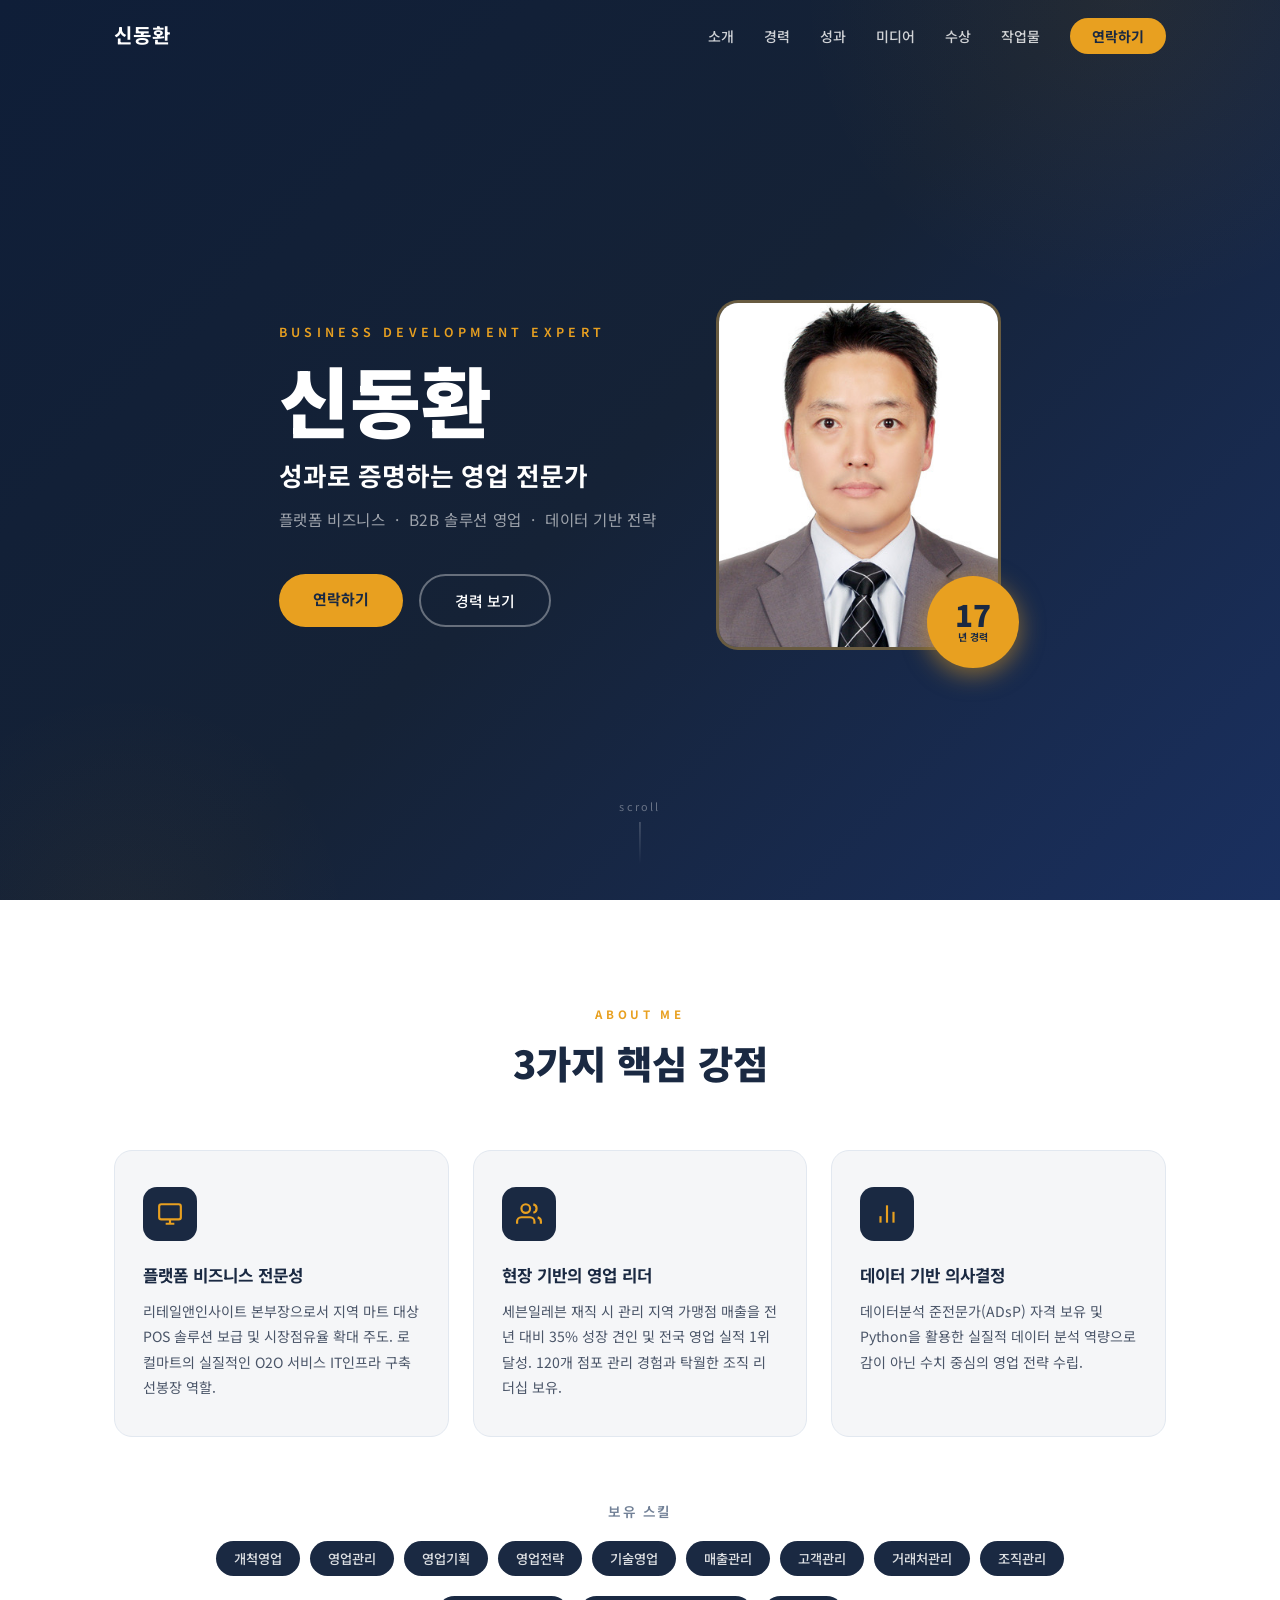
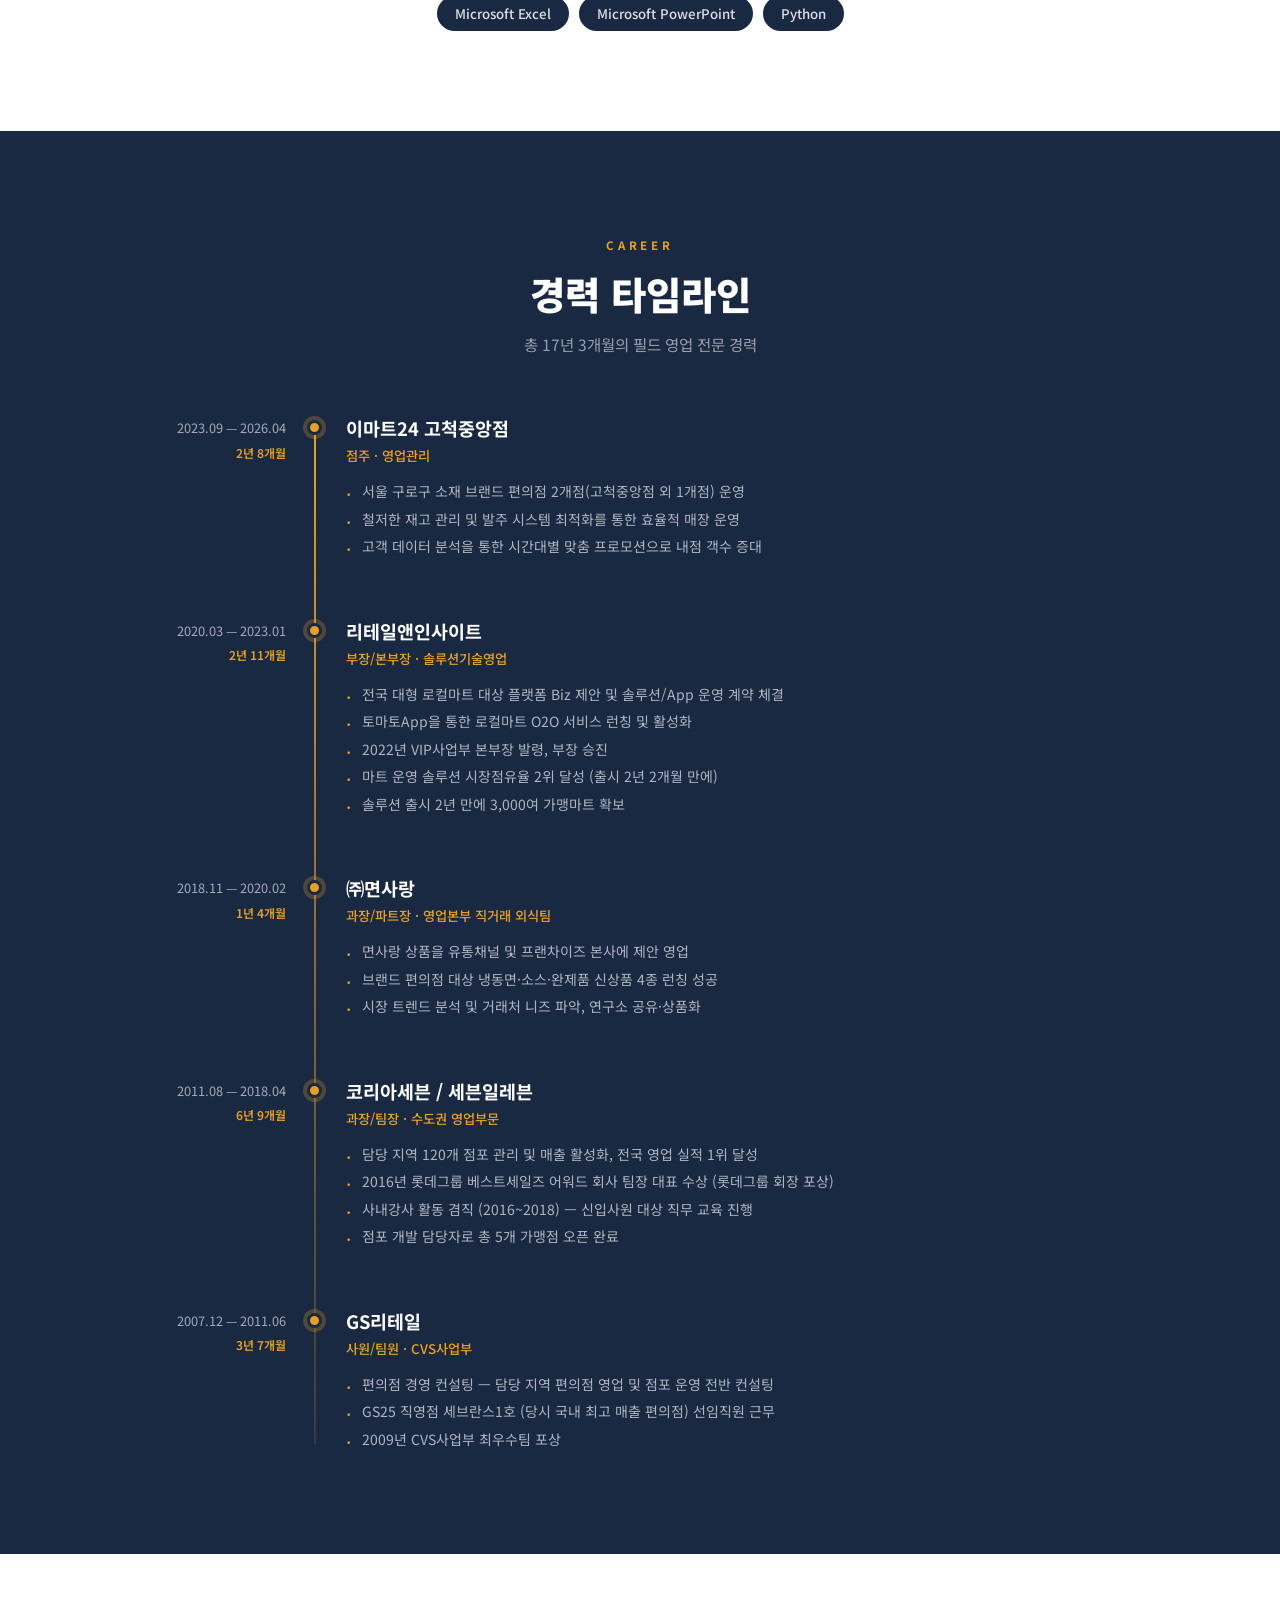
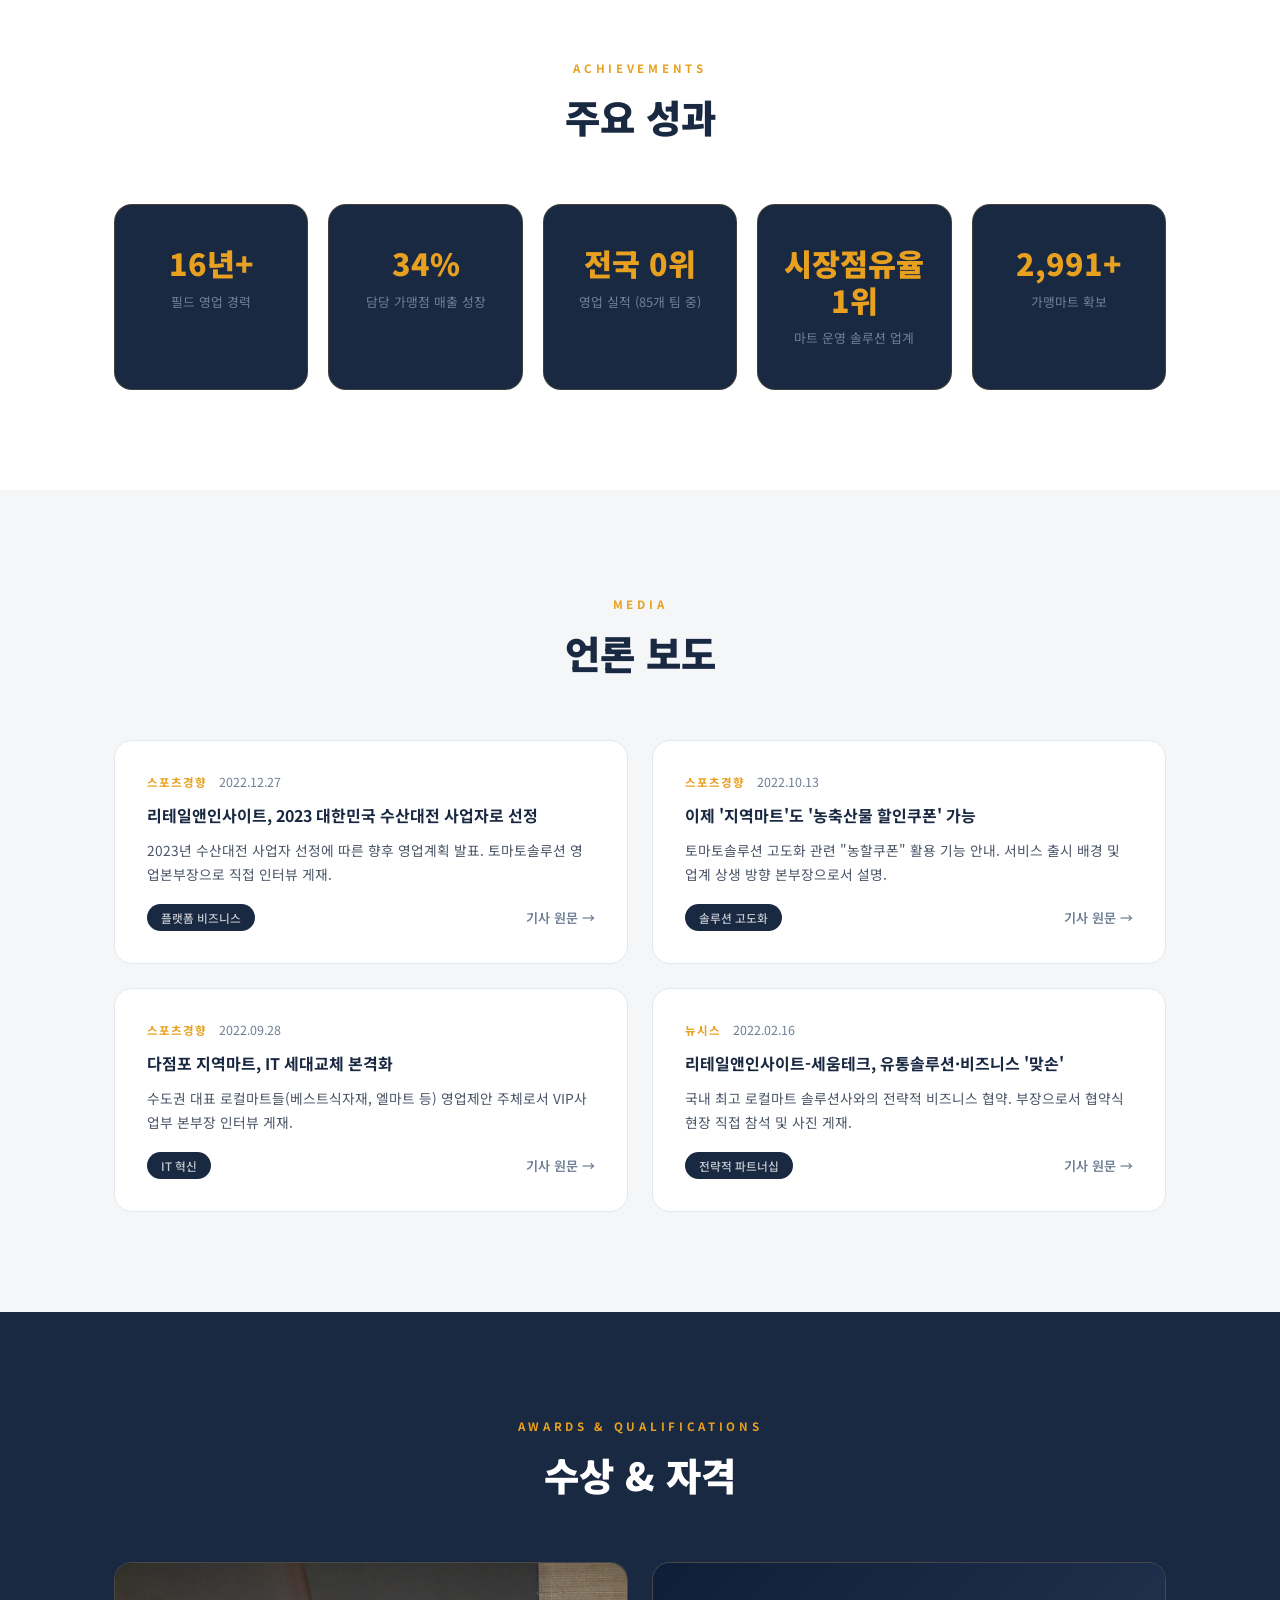
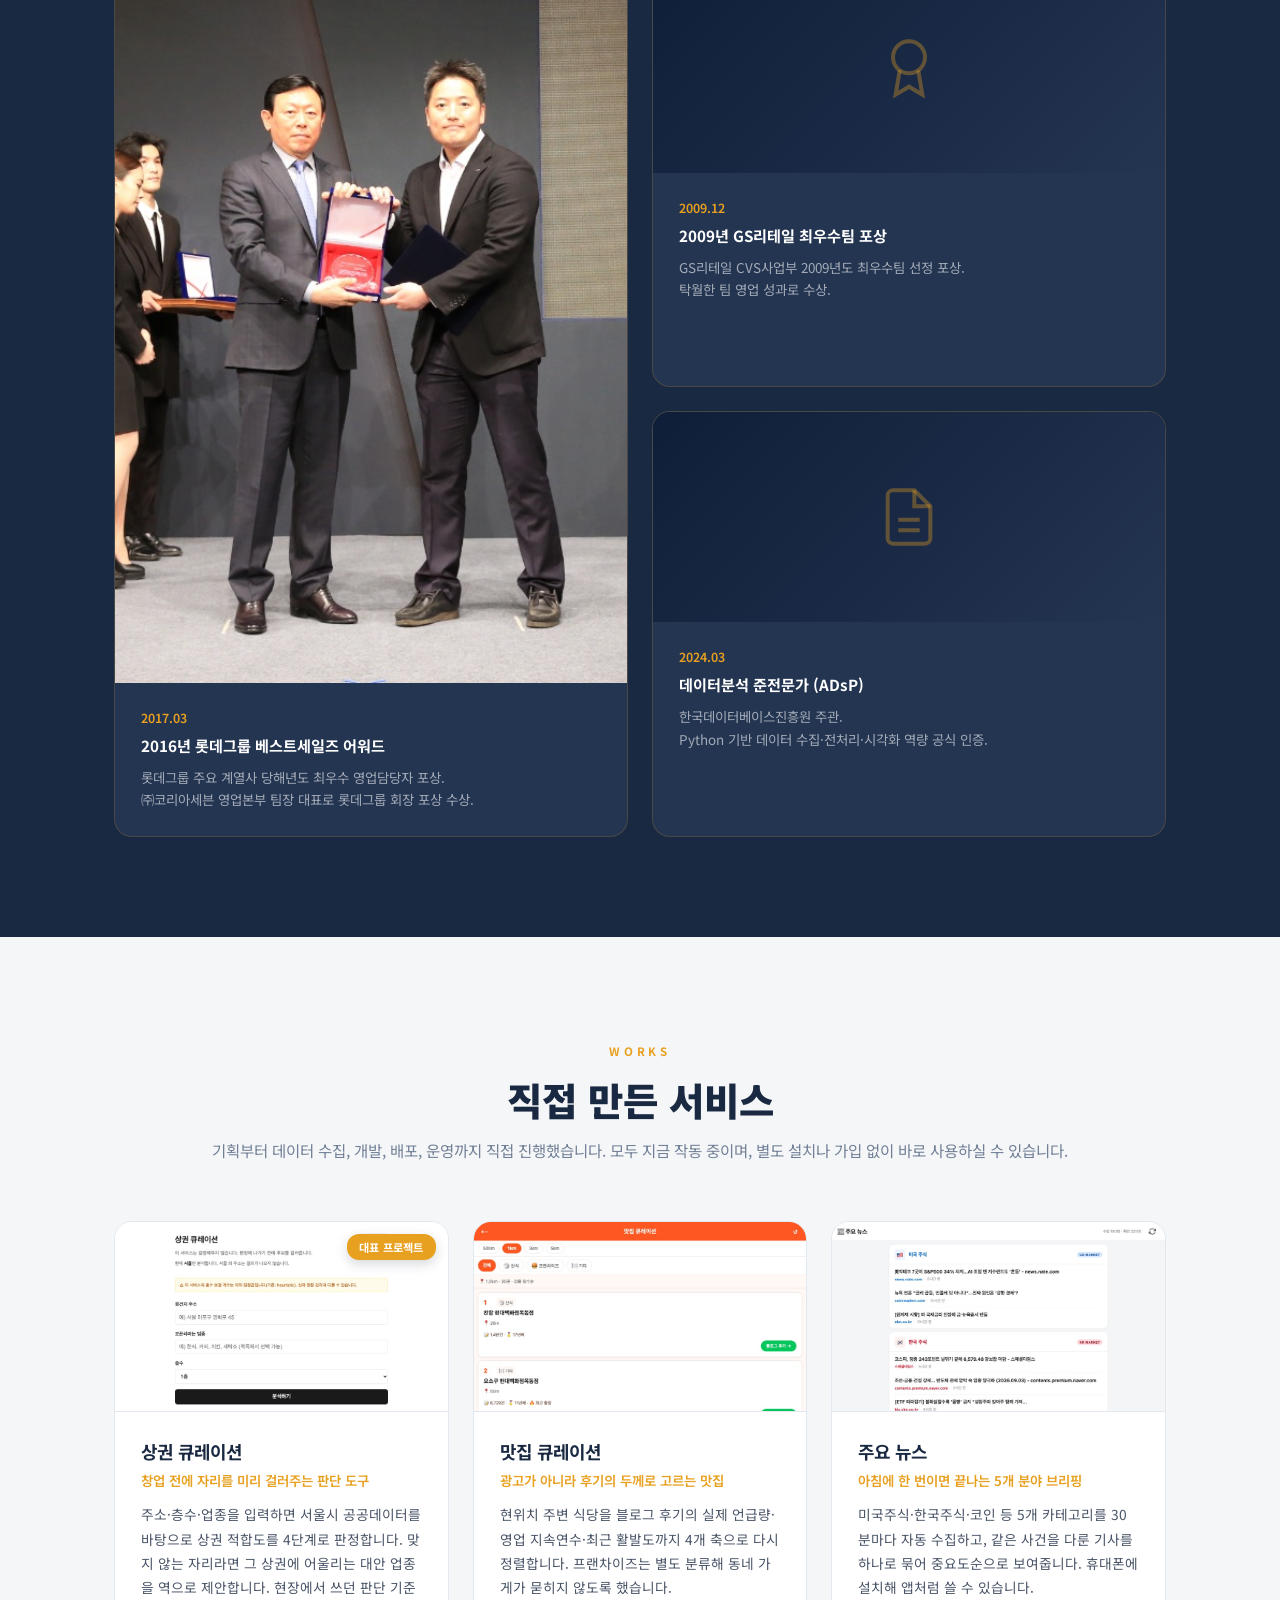
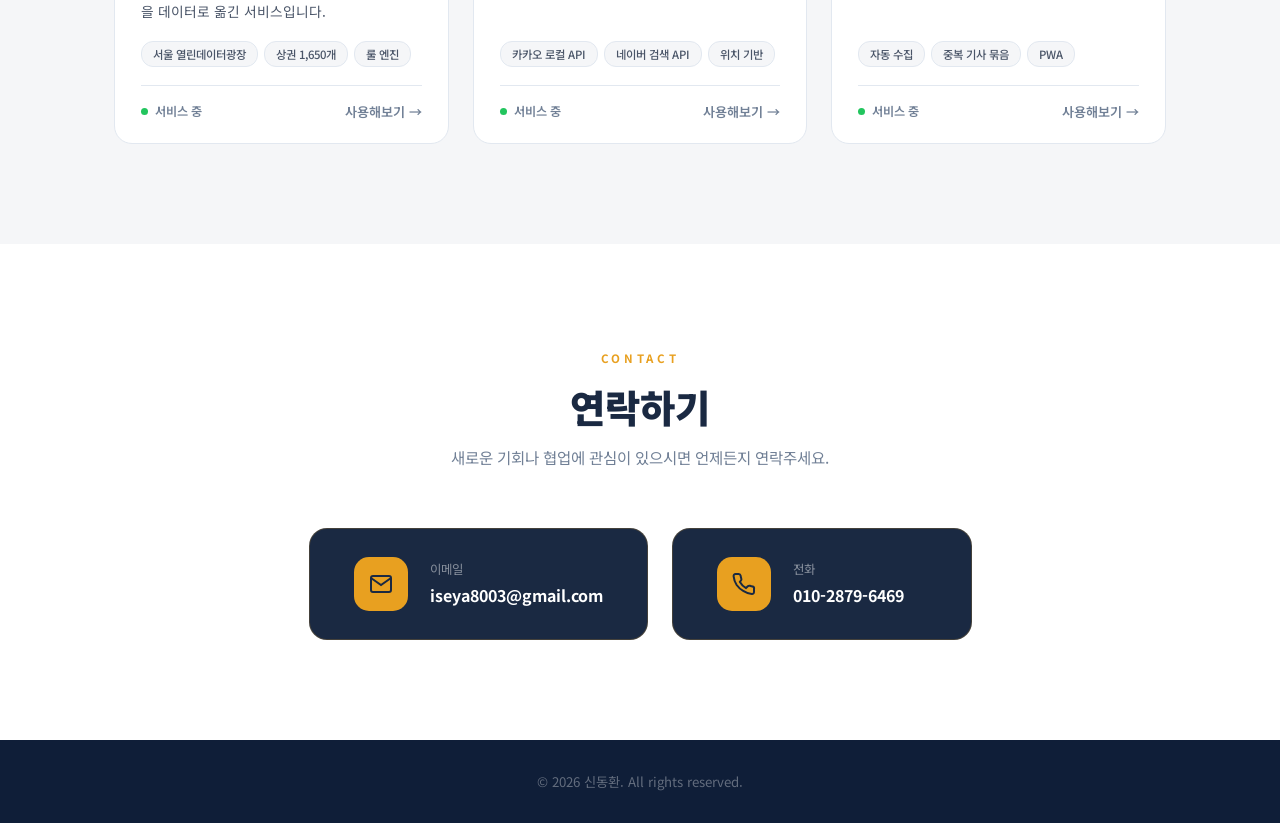
==== index.html @ b30c63e3 "fix: GS리테일·ADsP 카드 설명도 문장 단위 줄바꿈 롯데 카드와 같은 규칙으로 통일한다. 첫 문장(무엇을 받았나) / 둘째 문장(어떤 자격·근거로)으로 끊는다.  ADsP는" ====
<!DOCTYPE html>
<html lang="ko">
<head>
    <meta charset="UTF-8">
    <meta name="viewport" content="width=device-width, initial-scale=1.0">
    <title>신동환 | 17년 리테일 영업 전문가</title>
    <link href="https://fonts.googleapis.com/css2?family=Noto+Sans+KR:wght@300;400;500;700;900&display=swap" rel="stylesheet">
    <link rel="stylesheet" href="style.css">
</head>
<body>

    <!-- Navigation -->
    <nav id="navbar">
        <div class="nav-container">
            <div class="nav-logo">신동환</div>
            <ul class="nav-links">
                <li><a href="#about">소개</a></li>
                <li><a href="#career">경력</a></li>
                <li><a href="#achievements">성과</a></li>
                <li><a href="#media">미디어</a></li>
                <li><a href="#awards">수상</a></li>
                <li><a href="#works">작업물</a></li>
                <li><a href="#contact" class="nav-cta">연락하기</a></li>
            </ul>
        </div>
    </nav>

    <!-- Hero -->
    <section id="hero">
        <div class="hero-container">
            <div class="hero-text">
                <p class="hero-subtitle fade-in">BUSINESS DEVELOPMENT EXPERT</p>
                <h1 class="hero-name fade-in">신동환</h1>
                <p class="hero-title fade-in">성과로 증명하는 영업 전문가</p>
                <p class="hero-desc fade-in">플랫폼 비즈니스 &nbsp;·&nbsp; B2B 솔루션 영업 &nbsp;·&nbsp; 데이터 기반 전략</p>
                <div class="hero-buttons fade-in">
                    <a href="#contact" class="btn-primary">연락하기</a>
                    <a href="#career" class="btn-secondary">경력 보기</a>
                </div>
            </div>
            <div class="hero-image fade-in">
                <div class="profile-frame" id="profileFrame">
                    <img src="assets/profile.jpg" alt="신동환" onload="document.getElementById('profileFrame').classList.remove('no-image')" onerror="document.getElementById('profileFrame').classList.add('no-image')">
                    <div class="profile-placeholder">신동환</div>
                </div>
                <div class="hero-badge">
                    <span class="badge-number">17</span>
                    <span class="badge-text">년 경력</span>
                </div>
            </div>
        </div>
        <div class="hero-scroll">
            <span>scroll</span>
            <div class="scroll-line"></div>
        </div>
    </section>

    <!-- About -->
    <section id="about" class="section">
        <div class="container">
            <div class="section-header fade-up">
                <span class="section-tag">ABOUT ME</span>
                <h2>3가지 핵심 강점</h2>
            </div>
            <div class="about-cards">
                <div class="about-card fade-up">
                    <div class="card-icon">
                        <svg viewBox="0 0 24 24" fill="none" stroke="currentColor" stroke-width="2">
                            <rect x="2" y="3" width="20" height="14" rx="2"/><path d="M8 21h8M12 17v4"/>
                        </svg>
                    </div>
                    <h3>플랫폼 비즈니스 전문성</h3>
                    <p>리테일앤인사이트 본부장으로서 지역 마트 대상 POS 솔루션 보급 및 시장점유율 확대 주도. 로컬마트의 실질적인 O2O 서비스 IT인프라 구축 선봉장 역할.</p>
                </div>
                <div class="about-card fade-up" style="transition-delay:0.15s">
                    <div class="card-icon">
                        <svg viewBox="0 0 24 24" fill="none" stroke="currentColor" stroke-width="2">
                            <path d="M17 21v-2a4 4 0 0 0-4-4H5a4 4 0 0 0-4 4v2"/><circle cx="9" cy="7" r="4"/><path d="M23 21v-2a4 4 0 0 0-3-3.87"/><path d="M16 3.13a4 4 0 0 1 0 7.75"/>
                        </svg>
                    </div>
                    <h3>현장 기반의 영업 리더</h3>
                    <p>세븐일레븐 재직 시 관리 지역 가맹점 매출을 전년 대비 35% 성장 견인 및 전국 영업 실적 1위 달성. 120개 점포 관리 경험과 탁월한 조직 리더십 보유.</p>
                </div>
                <div class="about-card fade-up" style="transition-delay:0.3s">
                    <div class="card-icon">
                        <svg viewBox="0 0 24 24" fill="none" stroke="currentColor" stroke-width="2">
                            <line x1="18" y1="20" x2="18" y2="10"/><line x1="12" y1="20" x2="12" y2="4"/><line x1="6" y1="20" x2="6" y2="14"/>
                        </svg>
                    </div>
                    <h3>데이터 기반 의사결정</h3>
                    <p>데이터분석 준전문가(ADsP) 자격 보유 및 Python을 활용한 실질적 데이터 분석 역량으로 감이 아닌 수치 중심의 영업 전략 수립.</p>
                </div>
            </div>

            <div class="skills-section fade-up">
                <h3 class="skills-title">보유 스킬</h3>
                <div class="skills-grid">
                    <div class="skills-row">
                        <span class="skill-tag">개척영업</span>
                        <span class="skill-tag">영업관리</span>
                        <span class="skill-tag">영업기획</span>
                        <span class="skill-tag">영업전략</span>
                        <span class="skill-tag">기술영업</span>
                        <span class="skill-tag">매출관리</span>
                        <span class="skill-tag">고객관리</span>
                        <span class="skill-tag">거래처관리</span>
                        <span class="skill-tag">조직관리</span>
                    </div>
                    <div class="skills-row">
                        <span class="skill-tag">Microsoft Excel</span>
                        <span class="skill-tag">Microsoft PowerPoint</span>
                        <span class="skill-tag">Python</span>
                    </div>
                </div>
            </div>
        </div>
    </section>

    <!-- Career Timeline -->
    <section id="career" class="section section-dark">
        <div class="container">
            <div class="section-header fade-up">
                <span class="section-tag">CAREER</span>
                <h2>경력 타임라인</h2>
                <p class="section-desc">총 17년 3개월의 필드 영업 전문 경력</p>
            </div>
            <div class="timeline">

                <div class="timeline-item fade-up">
                    <div class="timeline-left">
                        <div class="timeline-period">2023.09 — 2026.04</div>
                        <div class="timeline-duration">2년 8개월</div>
                    </div>
                    <div class="timeline-dot"></div>
                    <div class="timeline-content">
                        <div class="timeline-company">이마트24 고척중앙점</div>
                        <div class="timeline-role">점주 · 영업관리</div>
                        <ul class="timeline-details">
                            <li>서울 구로구 소재 브랜드 편의점 2개점(고척중앙점 외 1개점) 운영</li>
                            <li>철저한 재고 관리 및 발주 시스템 최적화를 통한 효율적 매장 운영</li>
                            <li>고객 데이터 분석을 통한 시간대별 맞춤 프로모션으로 내점 객수 증대</li>
                        </ul>
                    </div>
                </div>

                <div class="timeline-item fade-up">
                    <div class="timeline-left">
                        <div class="timeline-period">2020.03 — 2023.01</div>
                        <div class="timeline-duration">2년 11개월</div>
                    </div>
                    <div class="timeline-dot"></div>
                    <div class="timeline-content">
                        <div class="timeline-company">리테일앤인사이트</div>
                        <div class="timeline-role">부장/본부장 · 솔루션기술영업</div>
                        <ul class="timeline-details">
                            <li>전국 대형 로컬마트 대상 플랫폼 Biz 제안 및 솔루션/App 운영 계약 체결</li>
                            <li>토마토App을 통한 로컬마트 O2O 서비스 런칭 및 활성화</li>
                            <li>2022년 VIP사업부 본부장 발령, 부장 승진</li>
                            <li>마트 운영 솔루션 시장점유율 2위 달성 (출시 2년 2개월 만에)</li>
                            <li>솔루션 출시 2년 만에 3,000여 가맹마트 확보</li>
                        </ul>
                    </div>
                </div>

                <div class="timeline-item fade-up">
                    <div class="timeline-left">
                        <div class="timeline-period">2018.11 — 2020.02</div>
                        <div class="timeline-duration">1년 4개월</div>
                    </div>
                    <div class="timeline-dot"></div>
                    <div class="timeline-content">
                        <div class="timeline-company">㈜면사랑</div>
                        <div class="timeline-role">과장/파트장 · 영업본부 직거래 외식팀</div>
                        <ul class="timeline-details">
                            <li>면사랑 상품을 유통채널 및 프랜차이즈 본사에 제안 영업</li>
                            <li>브랜드 편의점 대상 냉동면·소스·완제품 신상품 4종 런칭 성공</li>
                            <li>시장 트렌드 분석 및 거래처 니즈 파악, 연구소 공유·상품화</li>
                        </ul>
                    </div>
                </div>

                <div class="timeline-item fade-up">
                    <div class="timeline-left">
                        <div class="timeline-period">2011.08 — 2018.04</div>
                        <div class="timeline-duration">6년 9개월</div>
                    </div>
                    <div class="timeline-dot"></div>
                    <div class="timeline-content">
                        <div class="timeline-company">코리아세븐 / 세븐일레븐</div>
                        <div class="timeline-role">과장/팀장 · 수도권 영업부문</div>
                        <ul class="timeline-details">
                            <li>담당 지역 120개 점포 관리 및 매출 활성화, 전국 영업 실적 1위 달성</li>
                            <li>2016년 롯데그룹 베스트세일즈 어워드 회사 팀장 대표 수상 (롯데그룹 회장 포상)</li>
                            <li>사내강사 활동 겸직 (2016~2018) — 신입사원 대상 직무 교육 진행</li>
                            <li>점포 개발 담당자로 총 5개 가맹점 오픈 완료</li>
                        </ul>
                    </div>
                </div>

                <div class="timeline-item fade-up">
                    <div class="timeline-left">
                        <div class="timeline-period">2007.12 — 2011.06</div>
                        <div class="timeline-duration">3년 7개월</div>
                    </div>
                    <div class="timeline-dot"></div>
                    <div class="timeline-content">
                        <div class="timeline-company">GS리테일</div>
                        <div class="timeline-role">사원/팀원 · CVS사업부</div>
                        <ul class="timeline-details">
                            <li>편의점 경영 컨설팅 — 담당 지역 편의점 영업 및 점포 운영 전반 컨설팅</li>
                            <li>GS25 직영점 세브란스1호 (당시 국내 최고 매출 편의점) 선임직원 근무</li>
                            <li>2009년 CVS사업부 최우수팀 포상</li>
                        </ul>
                    </div>
                </div>

            </div>
        </div>
    </section>

    <!-- Achievements -->
    <section id="achievements" class="section">
        <div class="container">
            <div class="section-header fade-up">
                <span class="section-tag">ACHIEVEMENTS</span>
                <h2>주요 성과</h2>
            </div>
            <div class="achievements-grid">
                <div class="achievement-card fade-up">
                    <div class="achievement-number"><span class="counter" data-target="17">0</span>년+</div>
                    <div class="achievement-label">필드 영업 경력</div>
                </div>
                <div class="achievement-card fade-up" style="transition-delay:0.1s">
                    <div class="achievement-number"><span class="counter" data-target="35">0</span>%</div>
                    <div class="achievement-label">담당 가맹점 매출 성장</div>
                </div>
                <div class="achievement-card fade-up" style="transition-delay:0.2s">
                    <div class="achievement-number">전국 <span class="counter" data-target="1">0</span>위</div>
                    <div class="achievement-label">영업 실적 (85개 팀 중)</div>
                </div>
                <div class="achievement-card fade-up" style="transition-delay:0.3s">
                    <div class="achievement-number">시장점유율 <span class="counter" data-target="2">0</span>위</div>
                    <div class="achievement-label">마트 운영 솔루션 업계</div>
                </div>
                <div class="achievement-card fade-up" style="transition-delay:0.4s">
                    <div class="achievement-number"><span class="counter" data-target="3000">0</span>+</div>
                    <div class="achievement-label">가맹마트 확보</div>
                </div>
            </div>
        </div>
    </section>

    <!-- Media -->
    <section id="media" class="section section-gray">
        <div class="container">
            <div class="section-header fade-up">
                <span class="section-tag">MEDIA</span>
                <h2>언론 보도</h2>
            </div>
            <div class="media-grid">
                <a class="media-card fade-up" href="https://sports.khan.co.kr/bizlife/sk_index.html?art_id=202212270843003&sec_id=561901" target="_blank" rel="noopener noreferrer">
                    <div class="media-meta">
                        <span class="media-source">스포츠경향</span>
                        <span class="media-date">2022.12.27</span>
                    </div>
                    <h3 class="media-title">리테일앤인사이트, 2023 대한민국 수산대전 사업자로 선정</h3>
                    <p class="media-desc">2023년 수산대전 사업자 선정에 따른 향후 영업계획 발표. 토마토솔루션 영업본부장으로 직접 인터뷰 게재.</p>
                    <div class="media-footer">
                        <span class="media-tag">플랫폼 비즈니스</span>
                        <span class="media-link">기사 원문 →</span>
                    </div>
                </a>
                <a class="media-card fade-up" href="https://n.news.naver.com/article/144/0000842039?lfrom=kakao" target="_blank" rel="noopener noreferrer" style="transition-delay:0.1s">
                    <div class="media-meta">
                        <span class="media-source">스포츠경향</span>
                        <span class="media-date">2022.10.13</span>
                    </div>
                    <h3 class="media-title">이제 '지역마트'도 '농축산물 할인쿠폰' 가능</h3>
                    <p class="media-desc">토마토솔루션 고도화 관련 "농할쿠폰" 활용 기능 안내. 서비스 출시 배경 및 업계 상생 방향 본부장으로서 설명.</p>
                    <div class="media-footer">
                        <span class="media-tag">솔루션 고도화</span>
                        <span class="media-link">기사 원문 →</span>
                    </div>
                </a>
                <a class="media-card fade-up" href="https://n.news.naver.com/article/144/0000839218?lfrom=kakao" target="_blank" rel="noopener noreferrer" style="transition-delay:0.2s">
                    <div class="media-meta">
                        <span class="media-source">스포츠경향</span>
                        <span class="media-date">2022.09.28</span>
                    </div>
                    <h3 class="media-title">다점포 지역마트, IT 세대교체 본격화</h3>
                    <p class="media-desc">수도권 대표 로컬마트들(베스트식자재, 엘마트 등) 영업제안 주체로서 VIP사업부 본부장 인터뷰 게재.</p>
                    <div class="media-footer">
                        <span class="media-tag">IT 혁신</span>
                        <span class="media-link">기사 원문 →</span>
                    </div>
                </a>
                <a class="media-card fade-up" href="http://naver.me/FzIhULae" target="_blank" rel="noopener noreferrer" style="transition-delay:0.3s">
                    <div class="media-meta">
                        <span class="media-source">뉴시스</span>
                        <span class="media-date">2022.02.16</span>
                    </div>
                    <h3 class="media-title">리테일앤인사이트-세움테크, 유통솔루션·비즈니스 '맞손'</h3>
                    <p class="media-desc">국내 최고 로컬마트 솔루션사와의 전략적 비즈니스 협약. 부장으로서 협약식 현장 직접 참석 및 사진 게재.</p>
                    <div class="media-footer">
                        <span class="media-tag">전략적 파트너십</span>
                        <span class="media-link">기사 원문 →</span>
                    </div>
                </a>
            </div>
        </div>
    </section>

    <!-- Awards -->
    <section id="awards" class="section section-dark">
        <div class="container">
            <div class="section-header fade-up">
                <span class="section-tag">AWARDS &amp; QUALIFICATIONS</span>
                <h2>수상 &amp; 자격</h2>
            </div>
            <div class="awards-layout">
                <!-- 왼쪽: 롯데 수상 -->
                <div class="award-card award-lotte fade-up">
                    <div class="award-image-wrap award-image-tall">
                        <img src="assets/award_lotte.jpg" alt="롯데그룹 베스트세일즈 어워드">
                    </div>
                    <div class="award-info">
                        <div class="award-year">2017.03</div>
                        <h3>2016년 롯데그룹 베스트세일즈 어워드</h3>
                        <p>롯데그룹 주요 계열사 당해년도 최우수 영업담당자 포상.<br>㈜코리아세븐 영업본부 팀장 대표로 롯데그룹 회장 포상 수상.</p>
                    </div>
                </div>
                <!-- 오른쪽 위: GS리테일 -->
                <div class="award-card award-gs fade-up">
                    <div class="award-image-wrap">
                        <div class="award-img-placeholder">
                            <svg viewBox="0 0 24 24" fill="none" stroke="currentColor" stroke-width="1.5">
                                <circle cx="12" cy="8" r="6"/><path d="M15.477 12.89 17 22l-5-3-5 3 1.523-9.11"/>
                            </svg>
                        </div>
                    </div>
                    <div class="award-info">
                        <div class="award-year">2009.12</div>
                        <h3>2009년 GS리테일 최우수팀 포상</h3>
                        <p>GS리테일 CVS사업부 2009년도 최우수팀 선정 포상.<br>탁월한 팀 영업 성과로 수상.</p>
                    </div>
                </div>
                <!-- 오른쪽 아래: ADsP -->
                <div class="award-card award-adsp fade-up">
                    <div class="award-image-wrap">
                        <div class="award-img-placeholder cert">
                            <svg viewBox="0 0 24 24" fill="none" stroke="currentColor" stroke-width="1.5">
                                <path d="M14 2H6a2 2 0 0 0-2 2v16a2 2 0 0 0 2 2h12a2 2 0 0 0 2-2V8z"/><polyline points="14 2 14 8 20 8"/><line x1="16" y1="13" x2="8" y2="13"/><line x1="16" y1="17" x2="8" y2="17"/>
                            </svg>
                        </div>
                    </div>
                    <div class="award-info">
                        <div class="award-year">2024.03</div>
                        <h3>데이터분석 준전문가 (ADsP)</h3>
                        <p>한국데이터베이스진흥원 주관.<br>Python 기반 데이터 수집·전처리·시각화 역량 공식 인증.</p>
                    </div>
                </div>
            </div>
        </div>
    </section>

    <!-- Works -->
    <section id="works" class="section section-gray">
        <div class="container">
            <div class="section-header fade-up">
                <span class="section-tag">WORKS</span>
                <h2>직접 만든 서비스</h2>
                <p class="section-desc">기획부터 데이터 수집, 개발, 배포, 운영까지 직접 진행했습니다. 모두 지금 작동 중이며, 별도 설치나 가입 없이 바로 사용하실 수 있습니다.</p>
            </div>
            <div class="works-grid">

                <a class="work-card fade-up" href="https://dhshin6023.github.io/sanggwon-curation/" target="_blank" rel="noopener noreferrer">
                    <div class="work-thumb">
                        <img src="assets/works/sanggwon.jpg" alt="상권 큐레이션 실행 화면" loading="lazy" width="900" height="684">
                        <span class="work-badge">대표 프로젝트</span>
                    </div>
                    <div class="work-body">
                        <h3 class="work-title">상권 큐레이션</h3>
                        <p class="work-lead">창업 전에 자리를 미리 걸러주는 판단 도구</p>
                        <p class="work-desc">주소·층수·업종을 입력하면 서울시 공공데이터를 바탕으로 상권 적합도를 4단계로 판정합니다. 맞지 않는 자리라면 그 상권에 어울리는 대안 업종을 역으로 제안합니다. 현장에서 쓰던 판단 기준을 데이터로 옮긴 서비스입니다.</p>
                        <div class="work-tags">
                            <span class="work-tag">서울 열린데이터광장</span>
                            <span class="work-tag">상권 1,650개</span>
                            <span class="work-tag">룰 엔진</span>
                        </div>
                        <div class="work-footer">
                            <span class="work-live"><i></i>서비스 중</span>
                            <span class="work-link">사용해보기 →</span>
                        </div>
                    </div>
                </a>

                <a class="work-card fade-up" href="https://dhshin6023.github.io/matzip-curation/" target="_blank" rel="noopener noreferrer" style="transition-delay:0.1s">
                    <div class="work-thumb">
                        <img src="assets/works/matzip.jpg" alt="맛집 큐레이션 실행 화면" loading="lazy" width="900" height="684">
                    </div>
                    <div class="work-body">
                        <h3 class="work-title">맛집 큐레이션</h3>
                        <p class="work-lead">광고가 아니라 후기의 두께로 고르는 맛집</p>
                        <p class="work-desc">현위치 주변 식당을 블로그 후기의 실제 언급량·영업 지속연수·최근 활발도까지 4개 축으로 다시 정렬합니다. 프랜차이즈는 별도 분류해 동네 가게가 묻히지 않도록 했습니다.</p>
                        <div class="work-tags">
                            <span class="work-tag">카카오 로컬 API</span>
                            <span class="work-tag">네이버 검색 API</span>
                            <span class="work-tag">위치 기반</span>
                        </div>
                        <div class="work-footer">
                            <span class="work-live"><i></i>서비스 중</span>
                            <span class="work-link">사용해보기 →</span>
                        </div>
                    </div>
                </a>

                <a class="work-card fade-up" href="https://dhshin6023.github.io/news-app/" target="_blank" rel="noopener noreferrer" style="transition-delay:0.2s">
                    <div class="work-thumb">
                        <img src="assets/works/news.jpg" alt="주요 뉴스 실행 화면" loading="lazy" width="900" height="684">
                    </div>
                    <div class="work-body">
                        <h3 class="work-title">주요 뉴스</h3>
                        <p class="work-lead">아침에 한 번이면 끝나는 5개 분야 브리핑</p>
                        <p class="work-desc">미국주식·한국주식·코인 등 5개 카테고리를 30분마다 자동 수집하고, 같은 사건을 다룬 기사를 하나로 묶어 중요도순으로 보여줍니다. 휴대폰에 설치해 앱처럼 쓸 수 있습니다.</p>
                        <div class="work-tags">
                            <span class="work-tag">자동 수집</span>
                            <span class="work-tag">중복 기사 묶음</span>
                            <span class="work-tag">PWA</span>
                        </div>
                        <div class="work-footer">
                            <span class="work-live"><i></i>서비스 중</span>
                            <span class="work-link">사용해보기 →</span>
                        </div>
                    </div>
                </a>

            </div>
        </div>
    </section>

    <!-- Contact -->
    <section id="contact" class="section">
        <div class="container">
            <div class="section-header fade-up">
                <span class="section-tag">CONTACT</span>
                <h2>연락하기</h2>
                <p class="section-desc">새로운 기회나 협업에 관심이 있으시면 언제든지 연락주세요.</p>
            </div>
            <div class="contact-cards fade-up">
                <a href="mailto:iseya8003@gmail.com" class="contact-card">
                    <div class="contact-icon">
                        <svg viewBox="0 0 24 24" fill="none" stroke="currentColor" stroke-width="2">
                            <path d="M4 4h16c1.1 0 2 .9 2 2v12c0 1.1-.9 2-2 2H4c-1.1 0-2-.9-2-2V6c0-1.1.9-2 2-2z"/><polyline points="22,6 12,13 2,6"/>
                        </svg>
                    </div>
                    <div class="contact-info">
                        <div class="contact-label">이메일</div>
                        <div class="contact-value">iseya8003@gmail.com</div>
                    </div>
                </a>
                <a href="tel:010-2879-6469" class="contact-card">
                    <div class="contact-icon">
                        <svg viewBox="0 0 24 24" fill="none" stroke="currentColor" stroke-width="2">
                            <path d="M22 16.92v3a2 2 0 0 1-2.18 2 19.79 19.79 0 0 1-8.63-3.07A19.5 19.5 0 0 1 4.69 13a19.79 19.79 0 0 1-3.07-8.67A2 2 0 0 1 3.6 2h3a2 2 0 0 1 2 1.72c.127.96.361 1.903.7 2.81a2 2 0 0 1-.45 2.11L7.91 9.91a16 16 0 0 0 6.12 6.12l1.79-1.79a2 2 0 0 1 2.11-.45c.907.339 1.85.573 2.81.7A2 2 0 0 1 22 16.92z"/>
                        </svg>
                    </div>
                    <div class="contact-info">
                        <div class="contact-label">전화</div>
                        <div class="contact-value">010-2879-6469</div>
                    </div>
                </a>
            </div>
        </div>
    </section>

    <!-- Footer -->
    <footer>
        <div class="container">
            <p>&copy; 2026 신동환. All rights reserved.</p>
        </div>
    </footer>

    <script src="script.js"></script>
</body>
</html>
---- style.css ----
/* ===== Reset & Base ===== */
*, *::before, *::after {
    box-sizing: border-box;
    margin: 0;
    padding: 0;
}

:root {
    --navy: #1a2942;
    --navy-light: #243552;
    --navy-deep: #0f1e38;
    --gold: #e8a020;
    --gold-light: #f0b84a;
    --gray-bg: #f5f6f8;
    --white: #ffffff;
    --text-dark: #1a2942;
    --text-mid: #4a5568;
    --text-light: #718096;
    --border: #e2e8f0;
}

html { scroll-behavior: smooth; }

body {
    font-family: 'Noto Sans KR', sans-serif;
    color: var(--text-dark);
    background: var(--white);
    overflow-x: hidden;
    -webkit-font-smoothing: antialiased;
}

.container {
    max-width: 1100px;
    margin: 0 auto;
    padding: 0 24px;
}

/* ===== Navigation ===== */
#navbar {
    position: fixed;
    top: 0; left: 0; right: 0;
    z-index: 1000;
    padding: 20px 0;
    transition: all 0.3s ease;
}

#navbar.scrolled {
    background: rgba(15, 30, 56, 0.97);
    backdrop-filter: blur(12px);
    padding: 13px 0;
    box-shadow: 0 2px 24px rgba(0,0,0,0.35);
}

.nav-container {
    max-width: 1100px;
    margin: 0 auto;
    padding: 0 24px;
    display: flex;
    justify-content: space-between;
    align-items: center;
}

.nav-logo {
    font-size: 1.25rem;
    font-weight: 700;
    color: var(--white);
    letter-spacing: 0.05em;
}

.nav-links {
    list-style: none;
    display: flex;
    gap: 30px;
    align-items: center;
}

.nav-links a {
    color: rgba(255,255,255,0.8);
    text-decoration: none;
    font-size: 0.875rem;
    font-weight: 500;
    transition: color 0.2s;
}

.nav-links a:hover { color: var(--gold); }

.nav-cta {
    background: var(--gold) !important;
    color: var(--navy) !important;
    padding: 8px 22px !important;
    border-radius: 22px;
    font-weight: 700 !important;
    transition: background 0.2s, transform 0.2s !important;
}

.nav-cta:hover {
    background: var(--gold-light) !important;
    transform: translateY(-1px);
}

/* ===== Hero ===== */
#hero {
    min-height: 100vh;
    background: linear-gradient(135deg, var(--navy-deep) 0%, #152236 50%, #1a3060 100%);
    display: flex;
    flex-direction: column;
    justify-content: center;
    position: relative;
    overflow: hidden;
}

#hero::before {
    content: '';
    position: absolute;
    top: -40%;
    right: -15%;
    width: 700px;
    height: 700px;
    background: radial-gradient(circle, rgba(232,160,32,0.07) 0%, transparent 65%);
    pointer-events: none;
}

#hero::after {
    content: '';
    position: absolute;
    bottom: -30%;
    left: -10%;
    width: 500px;
    height: 500px;
    background: radial-gradient(circle, rgba(232,160,32,0.04) 0%, transparent 65%);
    pointer-events: none;
}

.hero-container {
    max-width: 1100px;
    margin: 0 auto;
    padding: 130px 24px 80px;
    display: flex;
    align-items: center;
    justify-content: space-between;
    gap: 60px;
}

.hero-text { flex: 1; }

.hero-subtitle {
    font-size: 0.78rem;
    font-weight: 600;
    color: var(--gold);
    letter-spacing: 0.35em;
    margin-bottom: 18px;
}

.hero-name {
    font-size: clamp(3.2rem, 6vw, 5.2rem);
    font-weight: 900;
    color: var(--white);
    line-height: 1.05;
    margin-bottom: 16px;
}

.hero-title {
    font-size: clamp(1.2rem, 2.5vw, 1.6rem);
    font-weight: 700;
    color: var(--white);
    margin-bottom: 14px;
    line-height: 1.5;
}

.hero-title-accent {
    color: var(--gold);
    font-size: 1.15em;
    font-weight: 900;
    letter-spacing: -0.01em;
}

.hero-desc {
    font-size: 0.97rem;
    color: rgba(255,255,255,0.58);
    margin-bottom: 44px;
    letter-spacing: 0.04em;
}

.hero-buttons {
    display: flex;
    gap: 16px;
    flex-wrap: wrap;
}

.btn-primary {
    background: var(--gold);
    color: var(--navy);
    padding: 14px 34px;
    border-radius: 32px;
    text-decoration: none;
    font-weight: 700;
    font-size: 0.93rem;
    transition: all 0.3s;
    display: inline-block;
}

.btn-primary:hover {
    background: var(--gold-light);
    transform: translateY(-2px);
    box-shadow: 0 10px 28px rgba(232,160,32,0.45);
}

.btn-secondary {
    border: 2px solid rgba(255,255,255,0.35);
    color: var(--white);
    padding: 14px 34px;
    border-radius: 32px;
    text-decoration: none;
    font-weight: 500;
    font-size: 0.93rem;
    transition: all 0.3s;
    display: inline-block;
}

.btn-secondary:hover {
    border-color: var(--gold);
    color: var(--gold);
}

.hero-image {
    flex-shrink: 0;
    position: relative;
}

.profile-frame {
    width: 285px;
    height: 350px;
    border-radius: 22px;
    overflow: hidden;
    border: 3px solid rgba(232,160,32,0.35);
    background: var(--navy-light);
    position: relative;
}

.profile-frame img {
    width: 100%;
    height: 100%;
    object-fit: cover;
    display: block;
}

.profile-placeholder {
    position: absolute;
    inset: 0;
    display: flex;
    align-items: center;
    justify-content: center;
    font-size: 2.2rem;
    font-weight: 700;
    color: rgba(255,255,255,0.25);
    background: linear-gradient(135deg, var(--navy-light), #1a3060);
}

.profile-frame:not(.no-image) .profile-placeholder { display: none; }
.profile-frame.no-image img { display: none; }
.profile-frame.no-image .profile-placeholder { display: flex; }

.hero-badge {
    position: absolute;
    bottom: -18px;
    right: -18px;
    background: var(--gold);
    width: 92px;
    height: 92px;
    border-radius: 50%;
    display: flex;
    flex-direction: column;
    align-items: center;
    justify-content: center;
    box-shadow: 0 6px 24px rgba(232,160,32,0.55);
}

.badge-number {
    font-size: 1.85rem;
    font-weight: 900;
    color: var(--navy);
    line-height: 1;
}

.badge-text {
    font-size: 0.62rem;
    font-weight: 700;
    color: var(--navy);
}

.hero-scroll {
    position: absolute;
    bottom: 36px;
    left: 50%;
    transform: translateX(-50%);
    display: flex;
    flex-direction: column;
    align-items: center;
    gap: 8px;
    color: rgba(255,255,255,0.35);
    font-size: 0.68rem;
    letter-spacing: 0.2em;
}

.scroll-line {
    width: 1px;
    height: 42px;
    background: linear-gradient(to bottom, rgba(255,255,255,0.35), transparent);
    animation: scrollPulse 2s ease-in-out infinite;
}

@keyframes scrollPulse {
    0%, 100% { opacity: 0.35; transform: scaleY(1); }
    50% { opacity: 1; transform: scaleY(1.1); }
}

/* ===== Sections ===== */
.section { padding: 100px 0; }
.section-dark { background: var(--navy); }
.section-gray { background: var(--gray-bg); }

.section-header {
    text-align: center;
    margin-bottom: 60px;
}

.section-tag {
    display: inline-block;
    font-size: 0.72rem;
    font-weight: 700;
    letter-spacing: 0.32em;
    color: var(--gold);
    margin-bottom: 12px;
}

.section-header h2 {
    font-size: clamp(1.75rem, 3vw, 2.4rem);
    font-weight: 900;
    color: var(--text-dark);
}

.section-dark .section-header h2 { color: var(--white); }

.section-desc {
    margin-top: 12px;
    color: var(--text-light);
    font-size: 0.97rem;
}

.section-dark .section-desc { color: rgba(255,255,255,0.55); }

/* ===== About Cards ===== */
.about-cards {
    display: grid;
    grid-template-columns: repeat(3, 1fr);
    gap: 24px;
    margin-bottom: 64px;
}

.about-card {
    background: var(--gray-bg);
    border-radius: 18px;
    padding: 36px 28px;
    border: 1px solid var(--border);
    transition: transform 0.3s, box-shadow 0.3s, border-color 0.3s;
}

.about-card:hover {
    transform: translateY(-6px);
    box-shadow: 0 20px 44px rgba(26,41,66,0.1);
    border-color: var(--gold);
}

.card-icon {
    width: 54px;
    height: 54px;
    background: var(--navy);
    border-radius: 14px;
    display: flex;
    align-items: center;
    justify-content: center;
    margin-bottom: 22px;
}

.card-icon svg {
    width: 26px;
    height: 26px;
    stroke: var(--gold);
}

.about-card h3 {
    font-size: 1.05rem;
    font-weight: 700;
    color: var(--navy);
    margin-bottom: 12px;
}

.about-card p {
    font-size: 0.88rem;
    line-height: 1.8;
    color: var(--text-mid);
}

/* Skills */
.skills-section { text-align: center; }

.skills-title {
    font-size: 0.85rem;
    font-weight: 600;
    color: var(--text-light);
    letter-spacing: 0.12em;
    margin-bottom: 20px;
    text-transform: uppercase;
}

.skills-grid {
    display: flex;
    flex-direction: column;
    gap: 20px;
}

.skills-row {
    display: flex;
    flex-wrap: wrap;
    gap: 10px;
    justify-content: center;
}

.skill-tag {
    background: var(--navy);
    color: rgba(255,255,255,0.85);
    padding: 8px 18px;
    border-radius: 22px;
    font-size: 0.83rem;
    font-weight: 500;
    transition: background 0.2s, color 0.2s, transform 0.2s;
    cursor: default;
}

.skill-tag:hover {
    background: var(--gold);
    color: var(--navy);
    transform: translateY(-2px);
}

/* ===== Timeline ===== */
.timeline {
    position: relative;
    padding-left: 0;
}

.timeline::before {
    content: '';
    position: absolute;
    left: 200px;
    top: 10px;
    bottom: 10px;
    width: 2px;
    background: linear-gradient(to bottom, var(--gold) 0%, rgba(232,160,32,0.15) 100%);
}

.timeline-item {
    display: grid;
    grid-template-columns: 200px 0 1fr;
    gap: 0;
    margin-bottom: 56px;
    position: relative;
}

.timeline-item:last-child { margin-bottom: 0; }

.timeline-left {
    text-align: right;
    padding-right: 28px;
    padding-top: 3px;
}

.timeline-period {
    font-size: 0.8rem;
    color: rgba(255,255,255,0.6);
    line-height: 1.6;
    white-space: nowrap;
}

.timeline-duration {
    font-size: 0.75rem;
    color: var(--gold);
    font-weight: 600;
    margin-top: 5px;
}

.timeline-dot {
    width: 15px;
    height: 15px;
    border-radius: 50%;
    background: var(--gold);
    border: 3px solid var(--navy);
    position: absolute;
    left: 193px;
    top: 5px;
    box-shadow: 0 0 0 4px rgba(232,160,32,0.25);
    z-index: 1;
}

.timeline-content {
    grid-column: 3;
    padding-left: 32px;
}

.timeline-company {
    font-size: 1.15rem;
    font-weight: 700;
    color: var(--white);
    margin-bottom: 5px;
}

.timeline-role {
    font-size: 0.83rem;
    color: var(--gold);
    font-weight: 500;
    margin-bottom: 14px;
}

.timeline-details {
    list-style: none;
    padding: 0;
}

.timeline-details li {
    font-size: 0.875rem;
    color: rgba(255,255,255,0.65);
    line-height: 1.75;
    padding-left: 16px;
    position: relative;
    margin-bottom: 3px;
}

.timeline-details li::before {
    content: '·';
    position: absolute;
    left: 0;
    color: var(--gold);
    font-size: 1.2rem;
    line-height: 1.6;
}

/* ===== Achievements ===== */
.achievements-grid {
    display: grid;
    grid-template-columns: repeat(5, 1fr);
    gap: 20px;
}

.achievement-card {
    background: var(--navy);
    border-radius: 18px;
    padding: 40px 16px;
    text-align: center;
    border: 1px solid rgba(232,160,32,0.18);
    transition: border-color 0.3s, transform 0.3s, box-shadow 0.3s;
}

.achievement-card:hover {
    border-color: var(--gold);
    transform: translateY(-5px);
    box-shadow: 0 18px 44px rgba(26,41,66,0.18);
}

.achievement-number {
    font-size: 1.9rem;
    font-weight: 900;
    color: var(--gold);
    margin-bottom: 10px;
    line-height: 1.2;
    word-break: keep-all;
}

.achievement-label {
    font-size: 0.8rem;
    color: var(--text-light);
    line-height: 1.6;
    word-break: keep-all;
}

/* ===== Media ===== */
.media-grid {
    display: grid;
    grid-template-columns: repeat(2, 1fr);
    gap: 24px;
}

.media-card {
    background: var(--white);
    border-radius: 18px;
    padding: 32px;
    border: 1px solid var(--border);
    transition: transform 0.3s, box-shadow 0.3s, border-color 0.3s;
    text-decoration: none;
    color: inherit;
    display: flex;
    flex-direction: column;
    cursor: pointer;
}

.media-card:hover {
    transform: translateY(-5px);
    box-shadow: 0 18px 44px rgba(26,41,66,0.1);
    border-color: var(--gold);
}

.media-card:hover .media-link {
    color: var(--gold);
}

.media-meta {
    display: flex;
    align-items: center;
    gap: 12px;
    margin-bottom: 12px;
}

.media-source {
    font-size: 0.72rem;
    font-weight: 700;
    color: var(--gold);
    letter-spacing: 0.08em;
}

.media-date {
    font-size: 0.78rem;
    color: var(--text-light);
}

.media-title {
    font-size: 1rem;
    font-weight: 700;
    color: var(--navy);
    line-height: 1.55;
    margin-bottom: 10px;
}

.media-desc {
    font-size: 0.86rem;
    color: var(--text-mid);
    line-height: 1.75;
    margin-bottom: 0;
}


.media-desc {
    flex: 1;
}

.media-footer {
    display: flex;
    align-items: center;
    justify-content: space-between;
    margin-top: 18px;
}

.media-tag {
    display: inline-block;
    background: var(--navy);
    color: rgba(255,255,255,0.75);
    padding: 5px 14px;
    border-radius: 14px;
    font-size: 0.73rem;
    font-weight: 500;
}

.media-link {
    font-size: 0.82rem;
    font-weight: 600;
    color: var(--text-light);
    transition: color 0.2s;
    white-space: nowrap;
}

/* ===== Works ===== */
.works-grid {
    display: grid;
    grid-template-columns: repeat(3, 1fr);
    gap: 24px;
    align-items: stretch;
}

.work-card {
    background: var(--white);
    border-radius: 18px;
    border: 1px solid var(--border);
    overflow: hidden;
    display: flex;
    flex-direction: column;
    text-decoration: none;
    color: inherit;
    cursor: pointer;
    transition: transform 0.3s, box-shadow 0.3s, border-color 0.3s;
}

.work-card:hover {
    transform: translateY(-5px);
    box-shadow: 0 18px 44px rgba(26,41,66,0.1);
    border-color: var(--gold);
}

.work-card:hover .work-link { color: var(--gold); }

/* 캡처 비율이 서로 달라도 카드 높이가 흔들리지 않게 고정 높이 + 상단 정렬 */
.work-thumb {
    position: relative;
    height: 190px;
    background: var(--gray-bg);
    border-bottom: 1px solid var(--border);
    overflow: hidden;
}

.work-thumb img {
    width: 100%;
    height: 100%;
    object-fit: cover;
    object-position: top center;
    display: block;
}

.work-badge {
    position: absolute;
    top: 12px;
    right: 12px;
    background: var(--gold);
    color: var(--white);
    font-size: 0.7rem;
    font-weight: 700;
    letter-spacing: 0.02em;
    padding: 5px 12px;
    border-radius: 12px;
    box-shadow: 0 4px 12px rgba(26,41,66,0.18);
}

.work-body {
    padding: 26px 26px 22px;
    display: flex;
    flex-direction: column;
    flex: 1;
}

.work-title {
    font-size: 1.12rem;
    font-weight: 700;
    color: var(--navy);
    margin-bottom: 6px;
}

.work-lead {
    font-size: 0.84rem;
    font-weight: 600;
    color: var(--gold);
    line-height: 1.5;
    margin-bottom: 12px;
}

.work-desc {
    font-size: 0.86rem;
    color: var(--text-mid);
    line-height: 1.75;
    flex: 1;
}

.work-tags {
    display: flex;
    flex-wrap: wrap;
    gap: 6px;
    margin-top: 18px;
}

.work-tag {
    background: var(--gray-bg);
    color: var(--text-mid);
    border: 1px solid var(--border);
    padding: 4px 11px;
    border-radius: 12px;
    font-size: 0.71rem;
    font-weight: 500;
}

.work-footer {
    display: flex;
    align-items: center;
    justify-content: space-between;
    margin-top: 18px;
    padding-top: 16px;
    border-top: 1px solid var(--border);
}

.work-live {
    display: inline-flex;
    align-items: center;
    gap: 7px;
    font-size: 0.76rem;
    font-weight: 600;
    color: var(--text-light);
}

.work-live i {
    width: 7px;
    height: 7px;
    border-radius: 50%;
    background: #22c55e;
    display: inline-block;
}

.work-link {
    font-size: 0.82rem;
    font-weight: 600;
    color: var(--text-light);
    transition: color 0.2s;
    white-space: nowrap;
}

/* ===== Awards ===== */
.awards-layout {
    display: grid;
    grid-template-columns: 1fr 1fr;
    grid-template-rows: auto auto;
    gap: 24px;
}

/* 왼쪽 전체 높이: 롯데 */
.award-lotte {
    grid-column: 1;
    grid-row: 1 / 3;
    display: flex;
    flex-direction: column;
}

/* 오른쪽 위: GS리테일 */
.award-gs {
    grid-column: 2;
    grid-row: 1;
}

/* 오른쪽 아래: ADsP */
.award-adsp {
    grid-column: 2;
    grid-row: 2;
}

.award-image-tall {
    flex: 1;
    height: auto !important;
    min-height: 280px;
    overflow: hidden;
    position: relative;
    background: var(--navy-deep);
}

.award-image-tall img {
    width: 100%;
    height: 100%;
    object-fit: cover;
    object-position: top center;
    display: block;
}

.awards-grid {
    display: grid;
    grid-template-columns: repeat(3, 1fr);
    gap: 24px;
    margin-bottom: 64px;
}

.award-card {
    background: var(--navy-light);
    border-radius: 18px;
    overflow: hidden;
    border: 1px solid rgba(232,160,32,0.18);
    transition: border-color 0.3s, transform 0.3s;
}

.award-card:hover {
    border-color: var(--gold);
    transform: translateY(-5px);
}

.award-image-wrap {
    height: 210px;
    overflow: hidden;
    position: relative;
    background: var(--navy-deep);
}

.award-image-wrap > img {
    width: 100%;
    height: 100%;
    object-fit: cover;
    display: block;
}

.award-img-placeholder {
    position: absolute;
    inset: 0;
    display: flex;
    align-items: center;
    justify-content: center;
    background: linear-gradient(135deg, var(--navy-deep), var(--navy-light));
}

.award-img-placeholder svg {
    width: 64px;
    height: 64px;
    stroke: rgba(232,160,32,0.35);
}

.award-info { padding: 26px; }

.award-year {
    font-size: 0.78rem;
    color: var(--gold);
    font-weight: 600;
    margin-bottom: 7px;
}

.award-info h3 {
    font-size: 0.95rem;
    font-weight: 700;
    color: var(--white);
    line-height: 1.45;
    margin-bottom: 10px;
}

.award-info p {
    font-size: 0.84rem;
    color: rgba(255,255,255,0.58);
    line-height: 1.65;
}

/* ===== Contact ===== */
.contact-cards {
    display: flex;
    gap: 24px;
    justify-content: center;
    flex-wrap: wrap;
}

.contact-card {
    display: flex;
    align-items: center;
    gap: 22px;
    background: var(--navy);
    padding: 28px 44px;
    border-radius: 18px;
    text-decoration: none;
    border: 1px solid rgba(232,160,32,0.2);
    transition: border-color 0.3s, transform 0.3s, box-shadow 0.3s;
    min-width: 300px;
}

.contact-card:hover {
    border-color: var(--gold);
    transform: translateY(-4px);
    box-shadow: 0 18px 44px rgba(26,41,66,0.2);
}

.contact-icon {
    width: 54px;
    height: 54px;
    background: var(--gold);
    border-radius: 15px;
    display: flex;
    align-items: center;
    justify-content: center;
    flex-shrink: 0;
}

.contact-icon svg {
    width: 24px;
    height: 24px;
    stroke: var(--navy);
}

.contact-label {
    font-size: 0.78rem;
    color: rgba(255,255,255,0.48);
    margin-bottom: 5px;
}

.contact-value {
    font-size: 1rem;
    font-weight: 700;
    color: var(--white);
}

/* ===== Footer ===== */
footer {
    background: var(--navy-deep);
    padding: 32px 0;
    text-align: center;
}

footer p {
    font-size: 0.83rem;
    color: rgba(255,255,255,0.35);
}

/* ===== Animations ===== */
.fade-in, .fade-up {
    opacity: 0;
    transition: opacity 0.75s ease, transform 0.75s ease;
}

.fade-in { transform: translateY(20px); }
.fade-up { transform: translateY(44px); }

.fade-in.visible,
.fade-up.visible {
    opacity: 1;
    transform: translateY(0);
}

/* ===== Responsive ===== */
@media (max-width: 960px) {
    .hero-container {
        flex-direction: column-reverse;
        text-align: center;
        padding-top: 100px;
    }

    .hero-buttons { justify-content: center; }

    .about-cards { grid-template-columns: 1fr; }

    .achievements-grid { grid-template-columns: repeat(3, 1fr); }

    .timeline::before { display: none; }

    .timeline-item {
        display: block;
        padding-left: 28px;
        border-left: 2px solid rgba(232,160,32,0.35);
        margin-bottom: 44px;
    }

    .timeline-dot {
        left: -9px;
        top: 5px;
    }

    .timeline-left {
        text-align: left;
        padding-right: 0;
        margin-bottom: 10px;
    }

    .timeline-content { padding-left: 0; margin-top: 10px; }

    .media-grid { grid-template-columns: 1fr; }
    .works-grid { grid-template-columns: repeat(2, 1fr); }
    .awards-grid { grid-template-columns: 1fr; }

    .contact-card {
        min-width: auto;
        width: 100%;
        max-width: 400px;
    }
}

@media (max-width: 600px) {
    .section { padding: 72px 0; }

    .nav-links { display: none; }

    .achievements-grid { grid-template-columns: repeat(2, 1fr); }

    .works-grid { grid-template-columns: 1fr; }
    .work-thumb { height: 210px; }

    .profile-frame {
        width: 230px;
        height: 280px;
    }

    .hero-badge {
        width: 80px;
        height: 80px;
        bottom: -14px;
        right: -14px;
    }

    .badge-number { font-size: 1.55rem; }
}
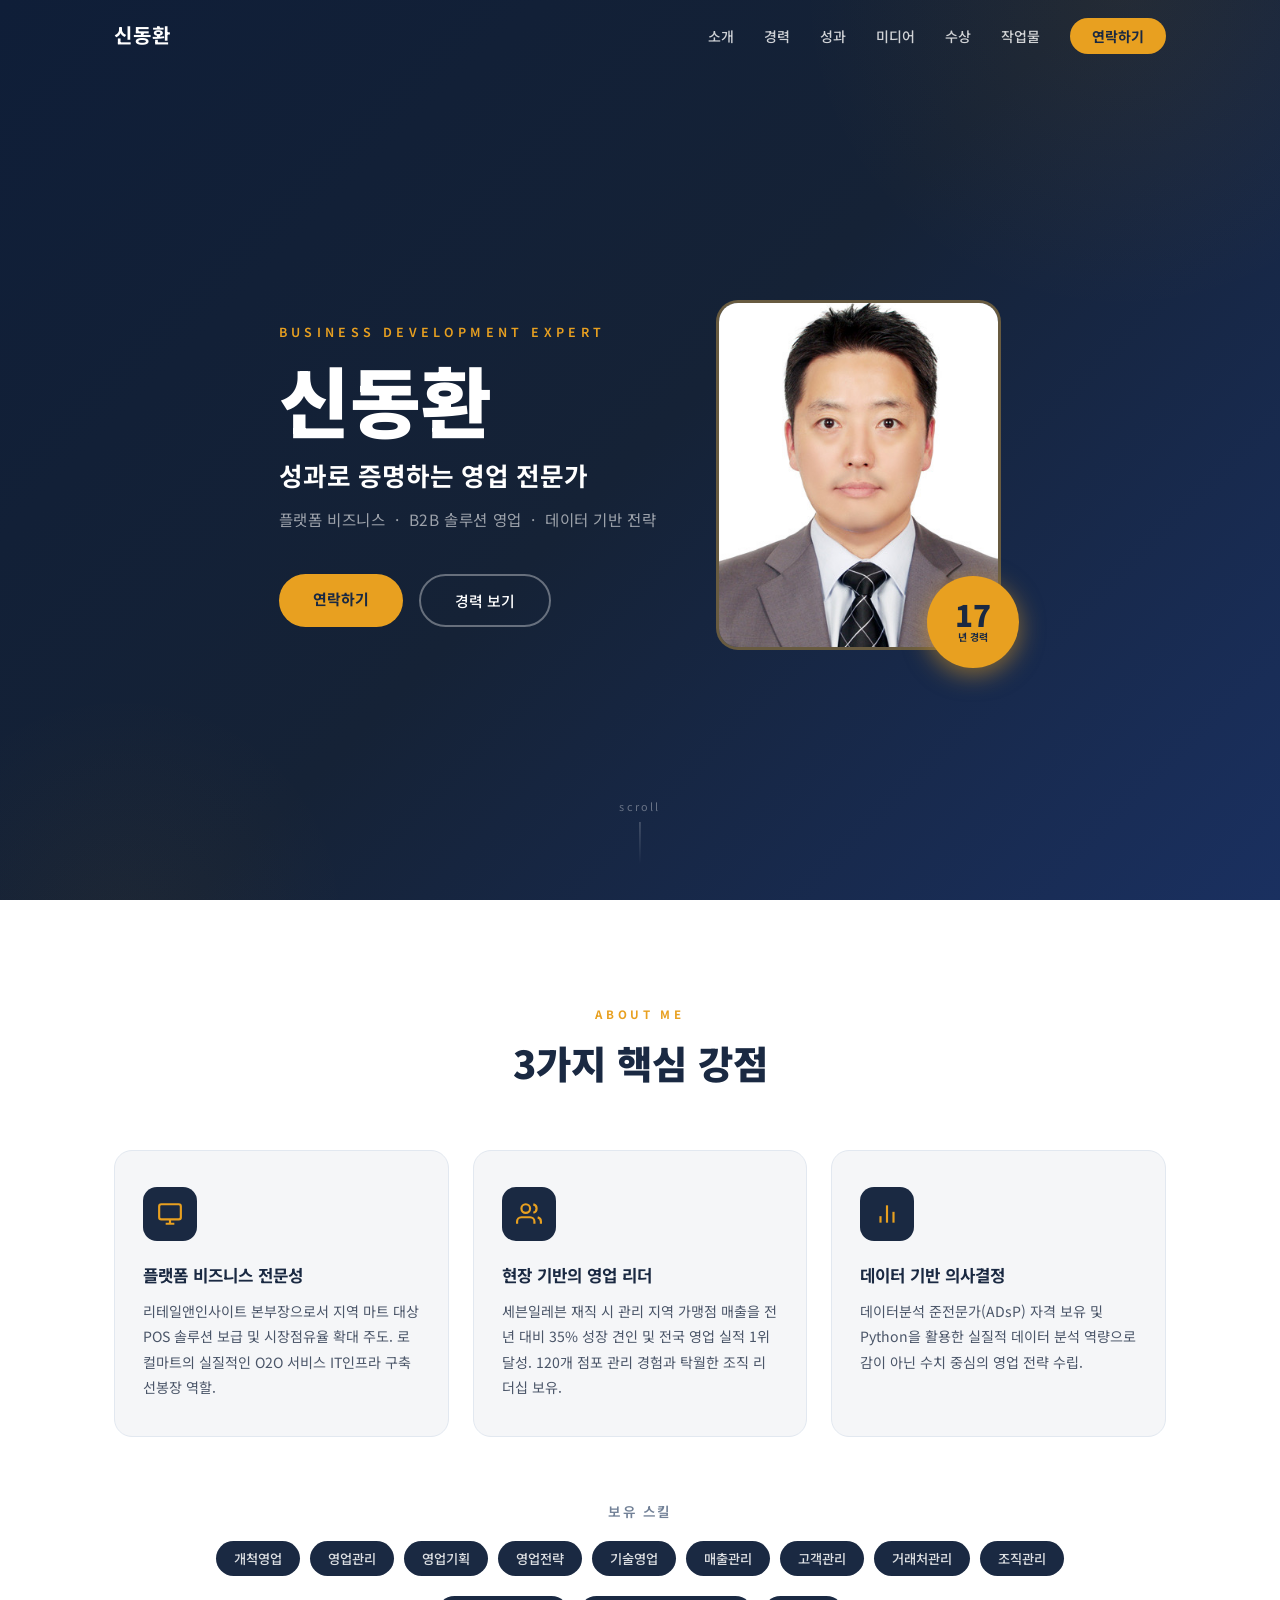
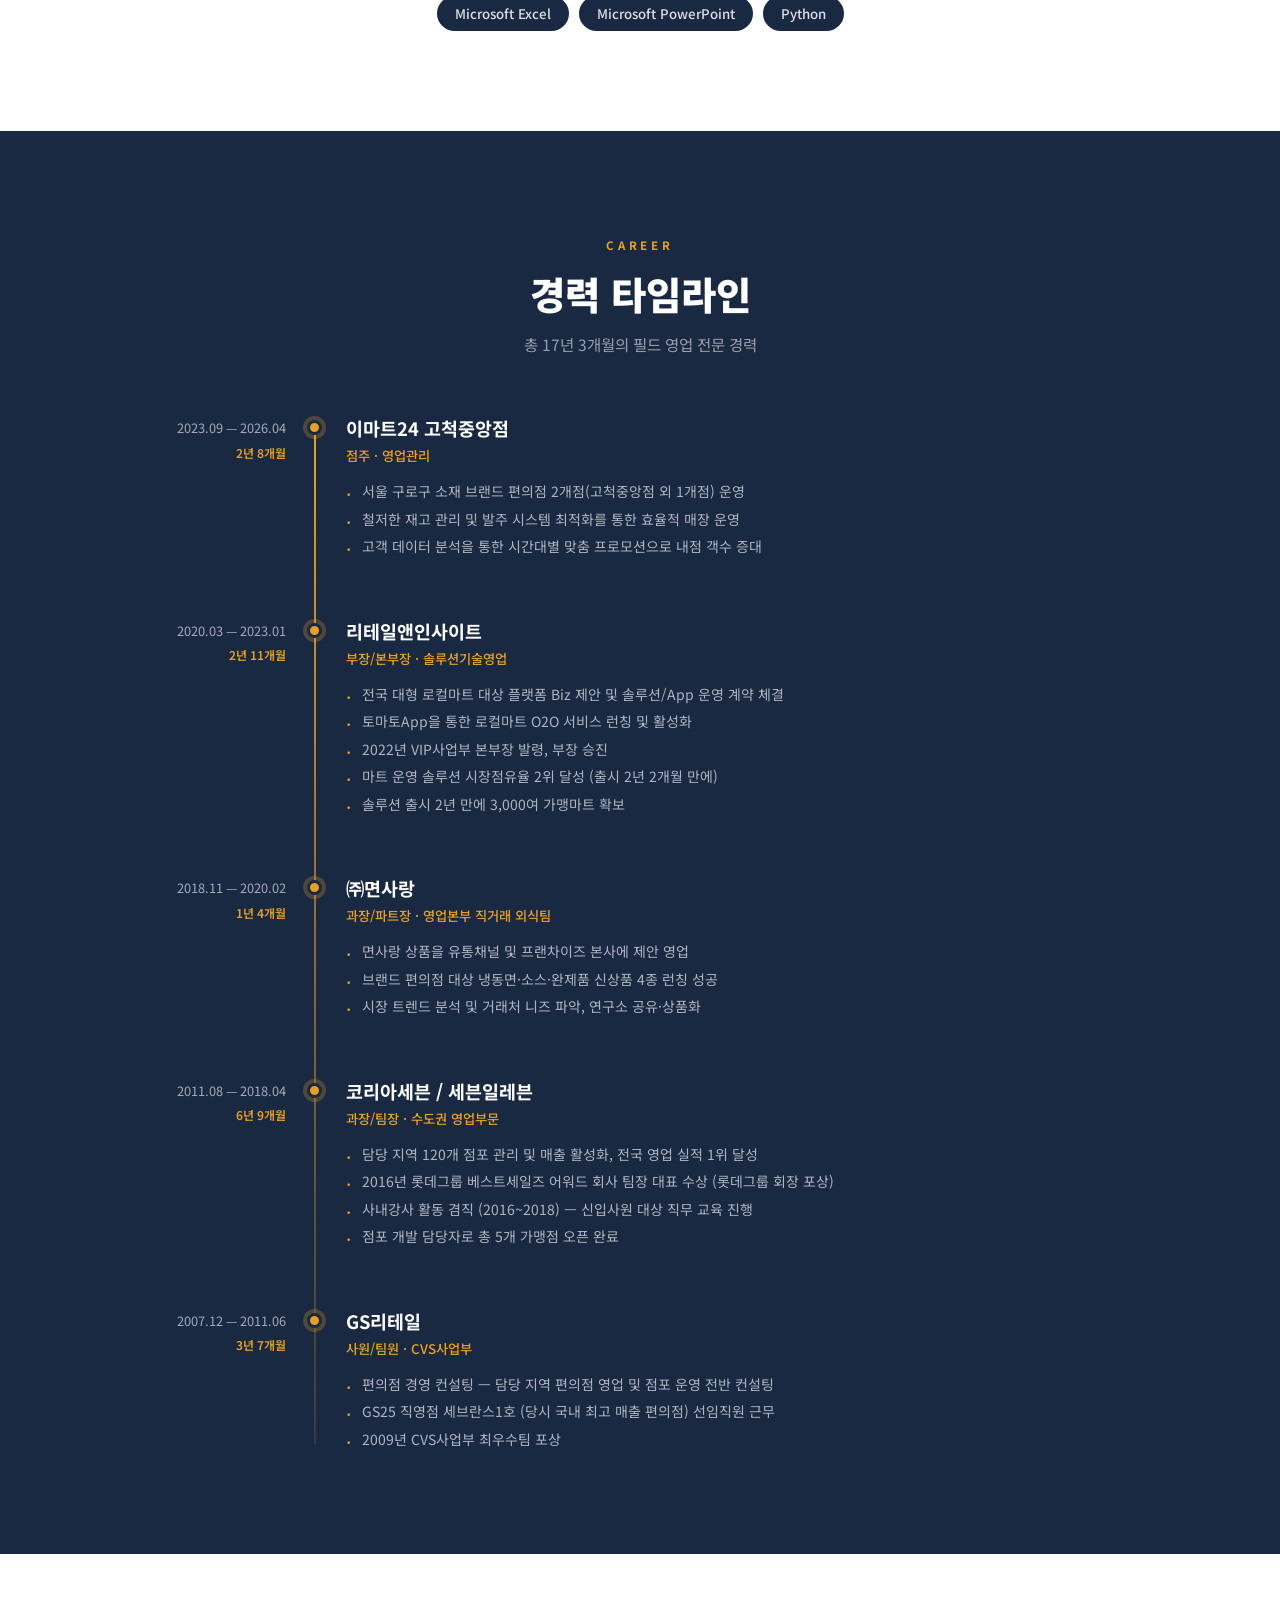
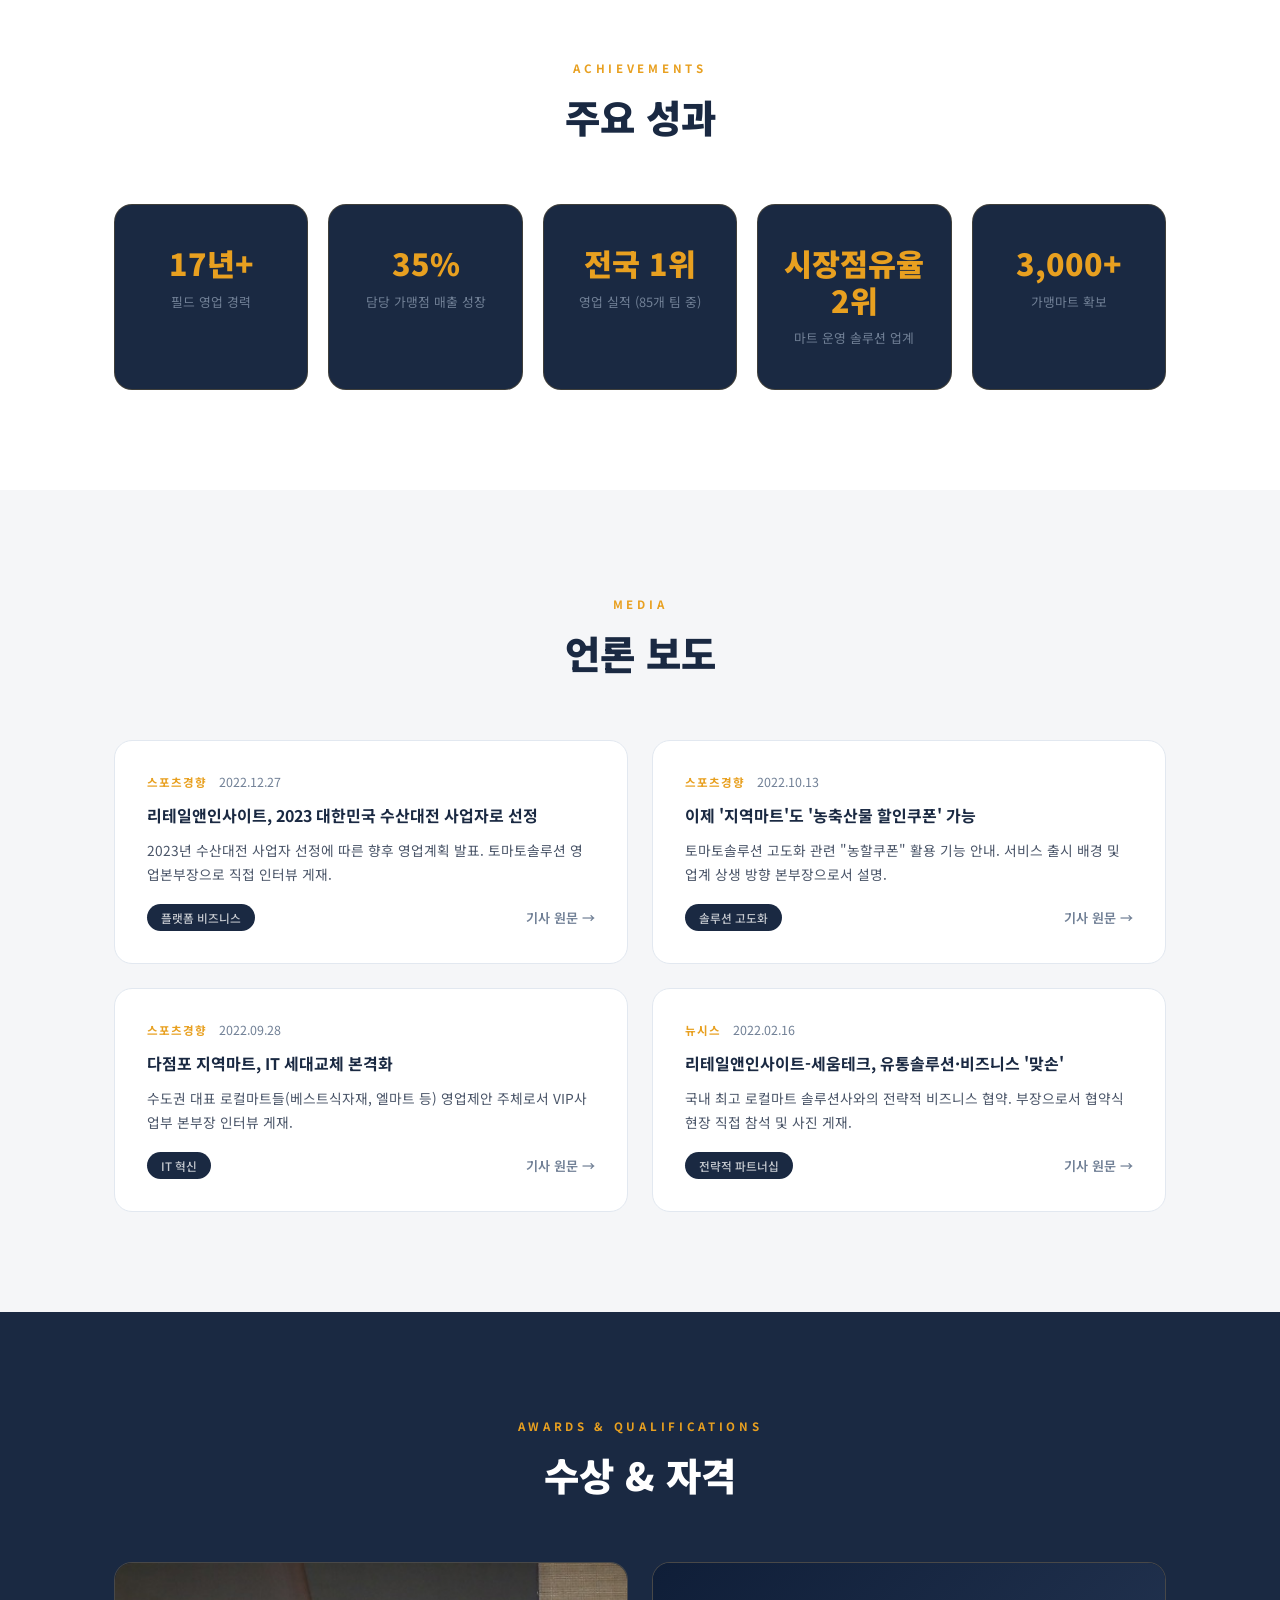
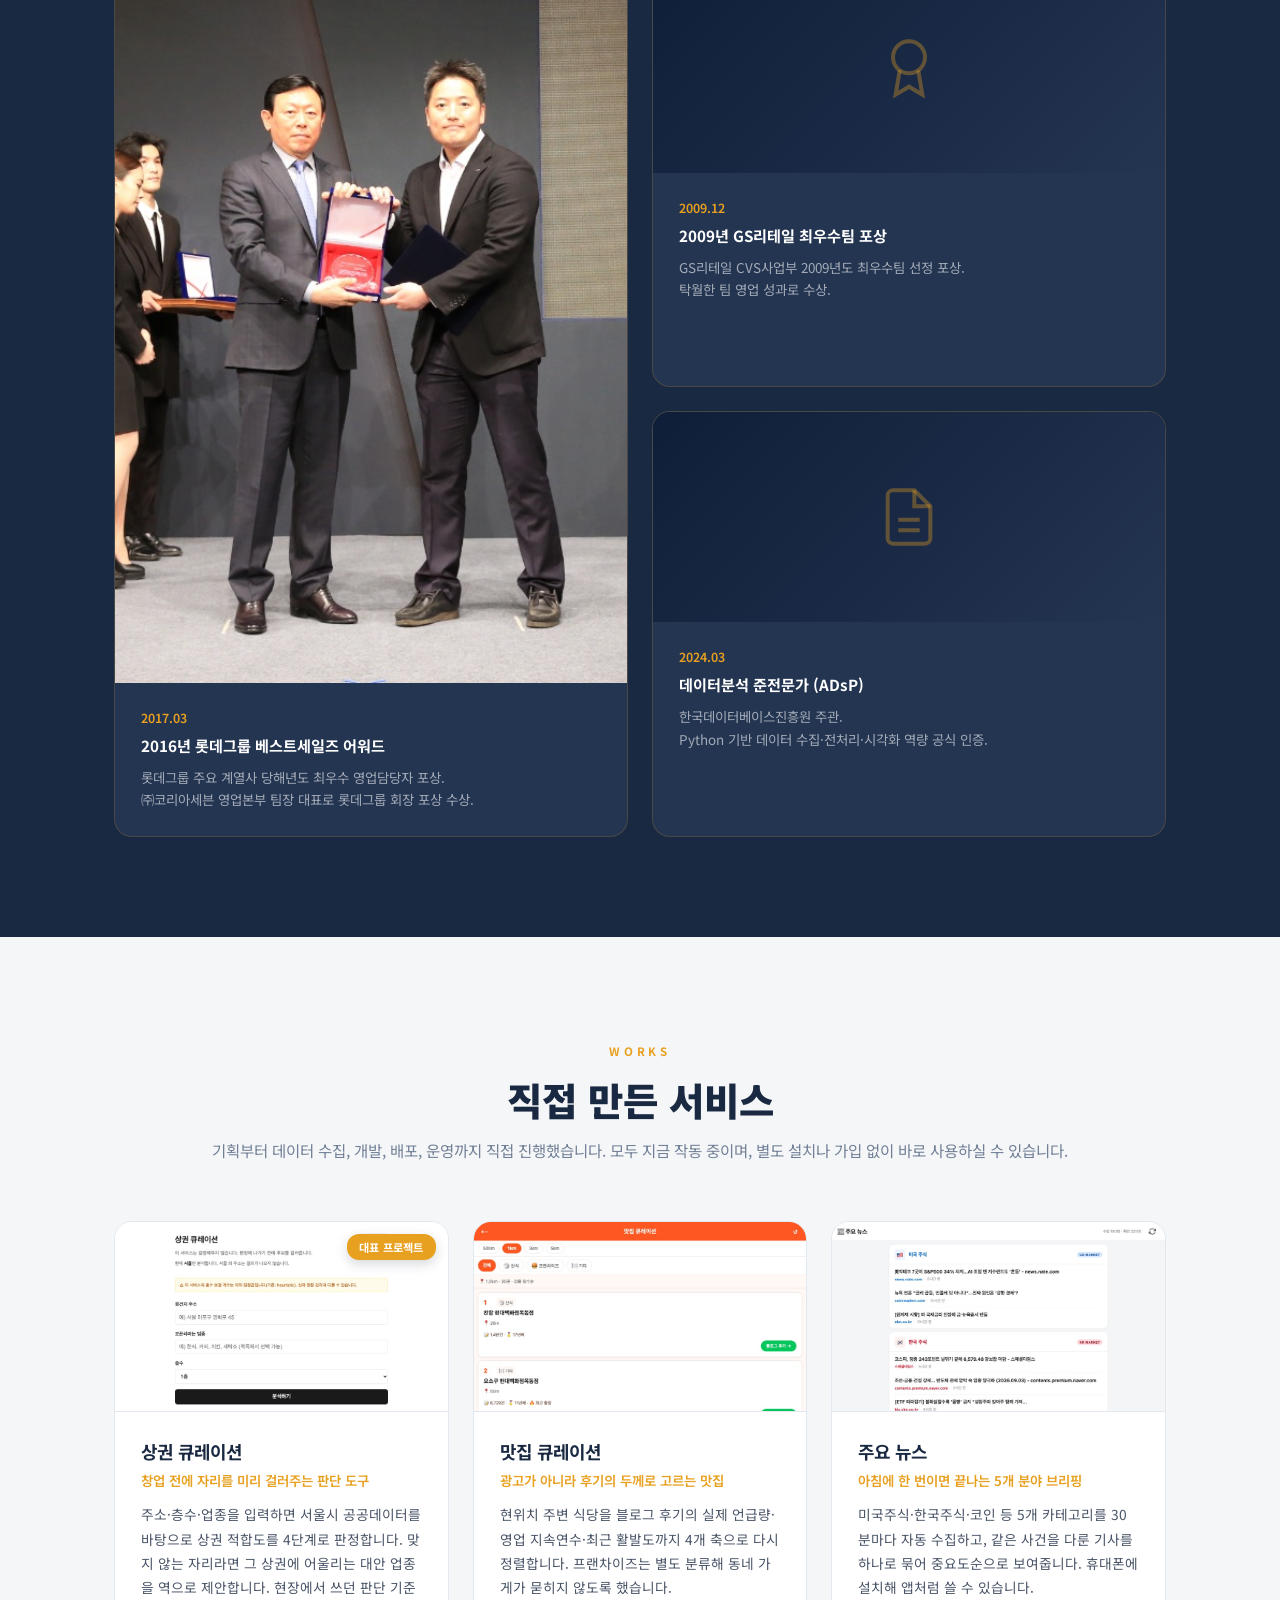
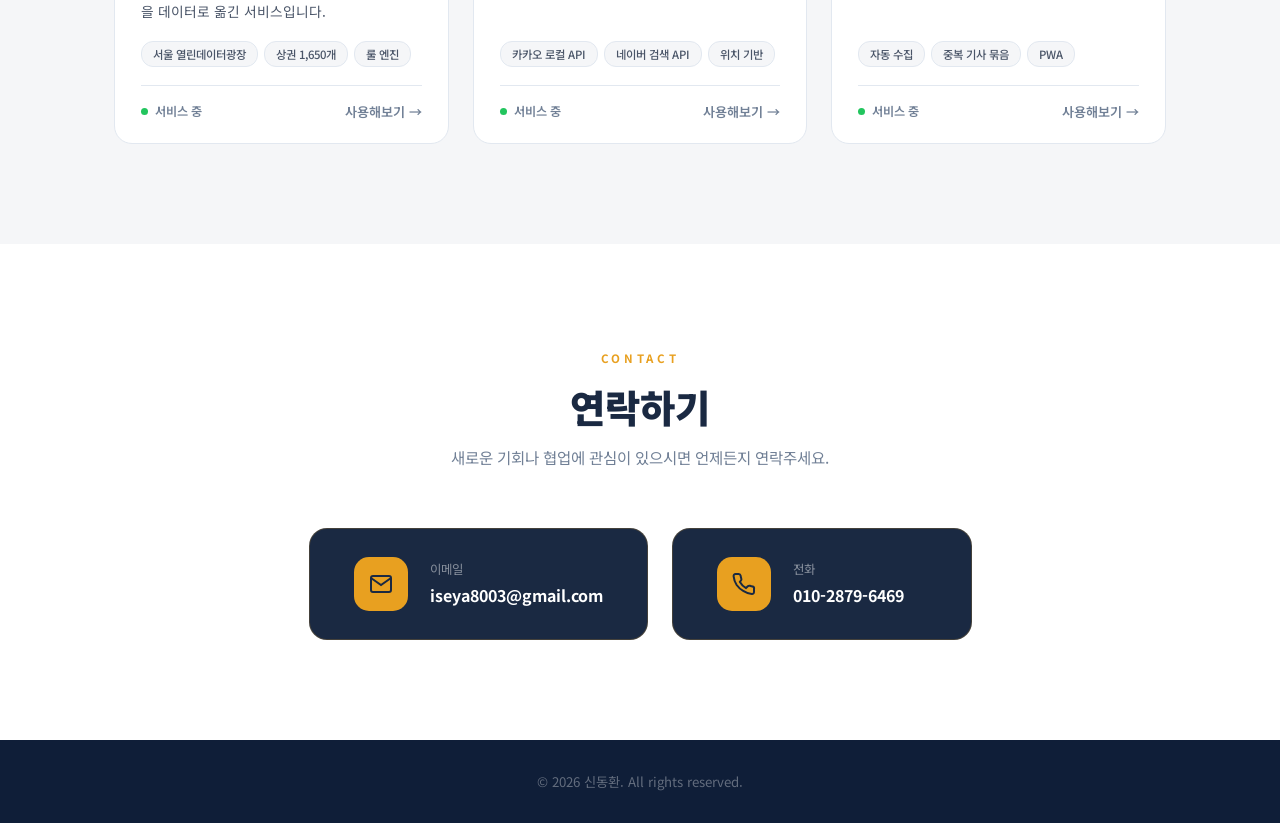
==== commit 64ab235c: "feat: 페이지 title을 업종 중립적인 문구로 교체 "신동환 | 17년 리테일 영업 전문가" → "신동환 | 영업 관련 풍부한 경험과 탁월한 소통 능력을 기반한 문제 해결사"" ====
--- a/index.html
+++ b/index.html
@@ -3,7 +3,7 @@
 <head>
     <meta charset="UTF-8">
     <meta name="viewport" content="width=device-width, initial-scale=1.0">
-    <title>신동환 | 17년 리테일 영업 전문가</title>
+    <title>신동환 | 영업 관련 풍부한 경험과 탁월한 소통 능력을 기반한 문제 해결사</title>
     <link href="https://fonts.googleapis.com/css2?family=Noto+Sans+KR:wght@300;400;500;700;900&display=swap" rel="stylesheet">
     <link rel="stylesheet" href="style.css">
 </head>
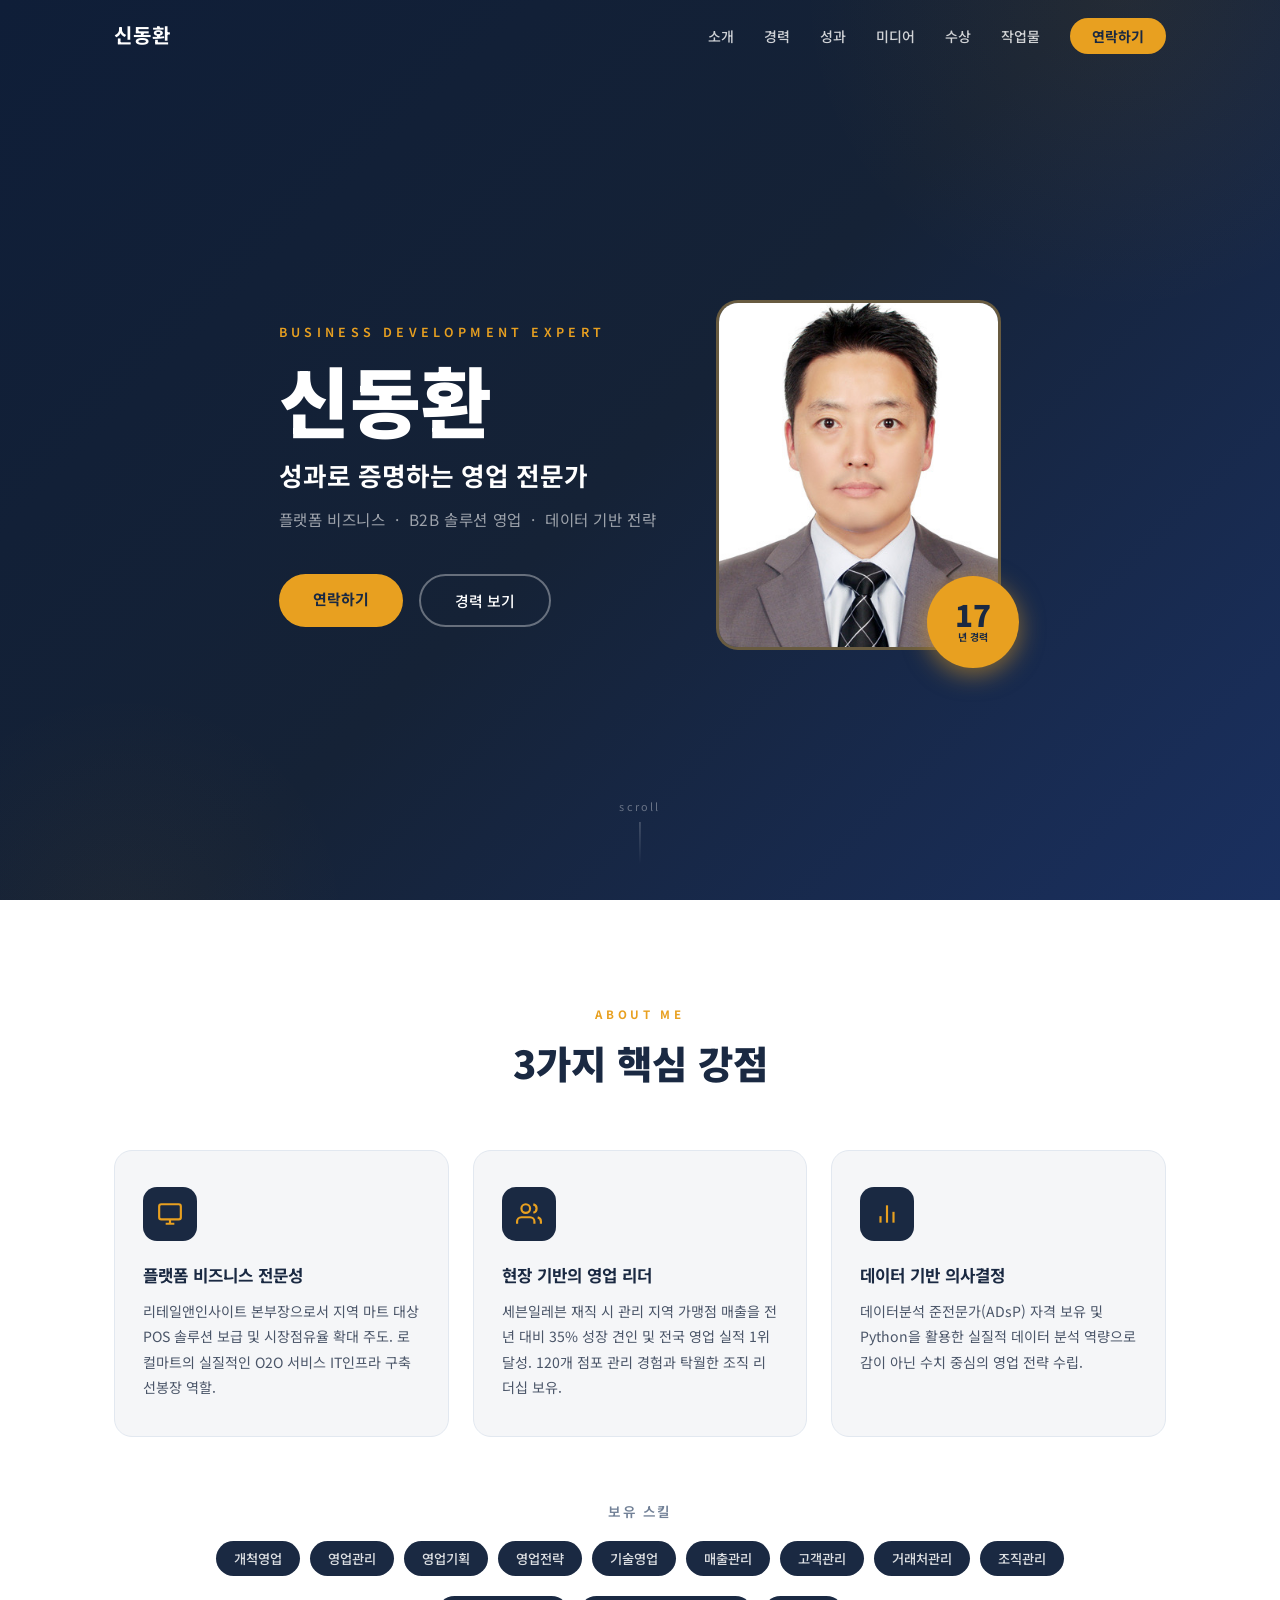
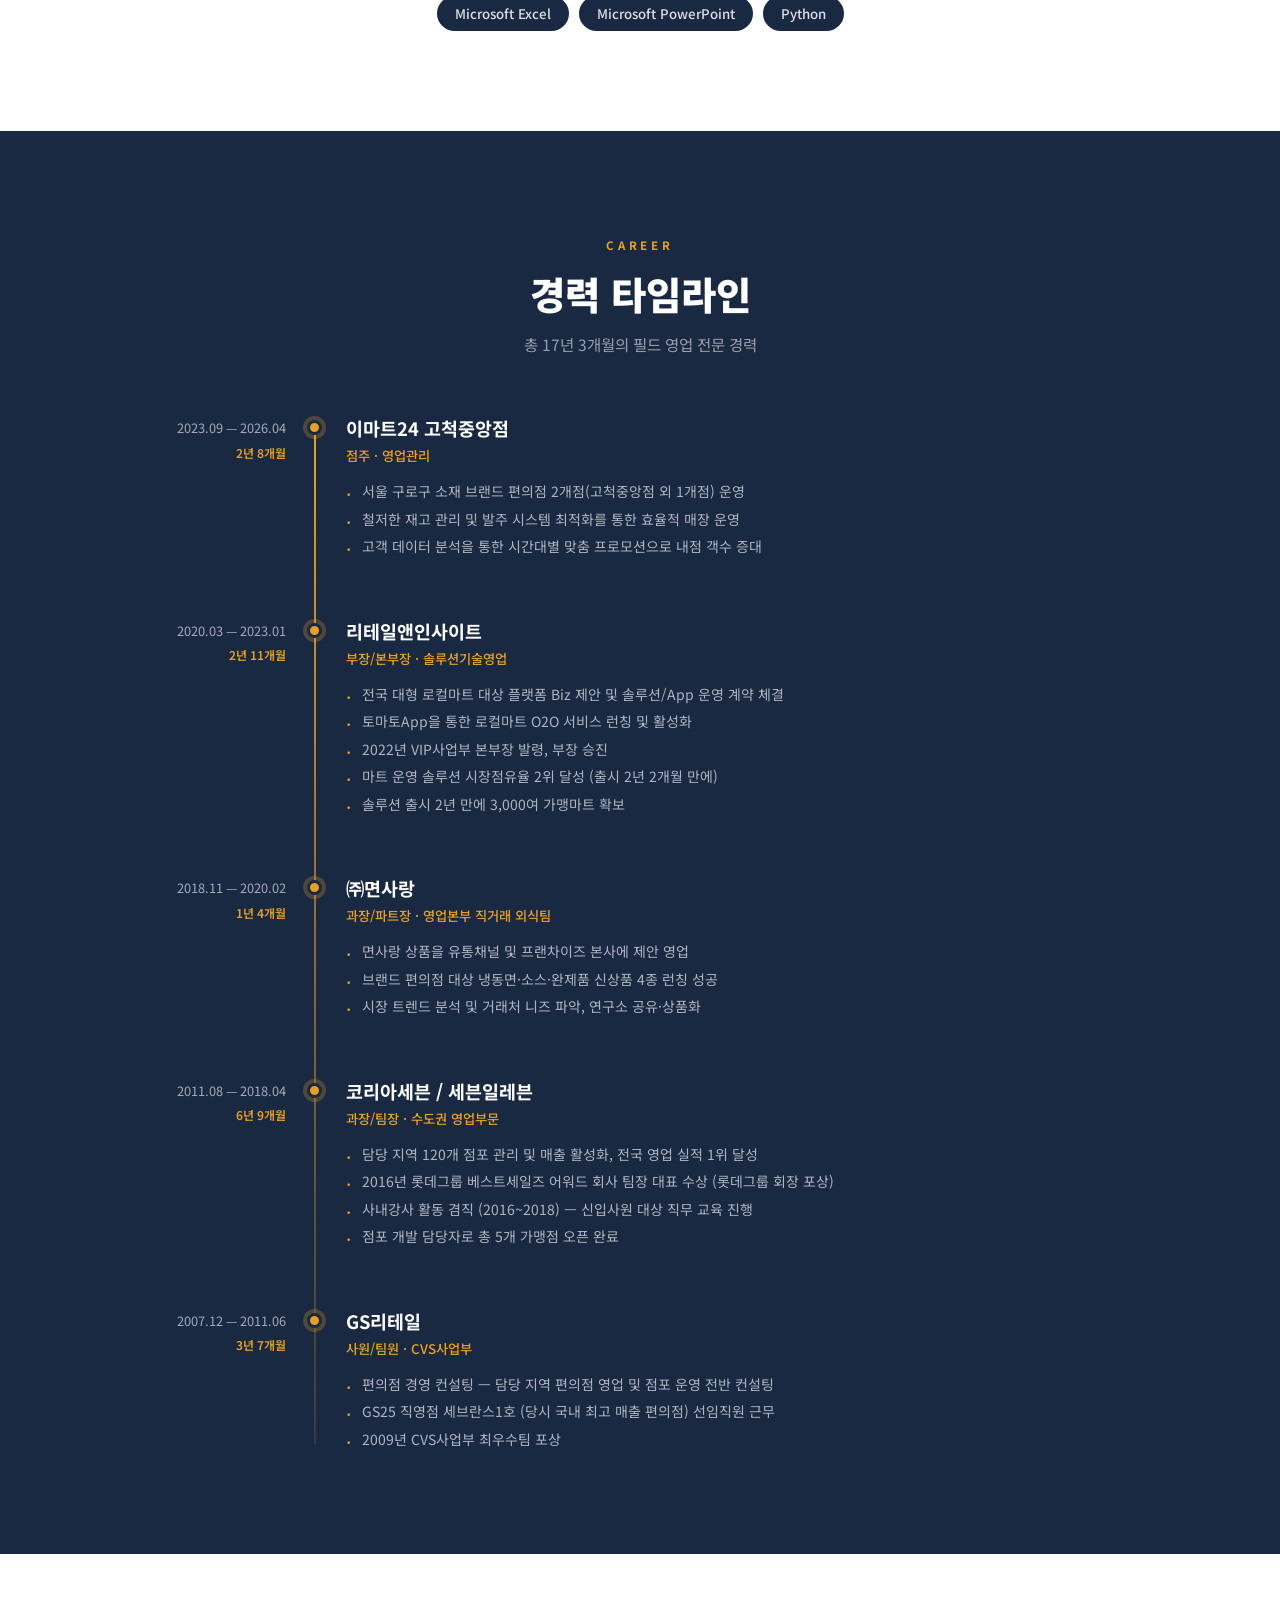
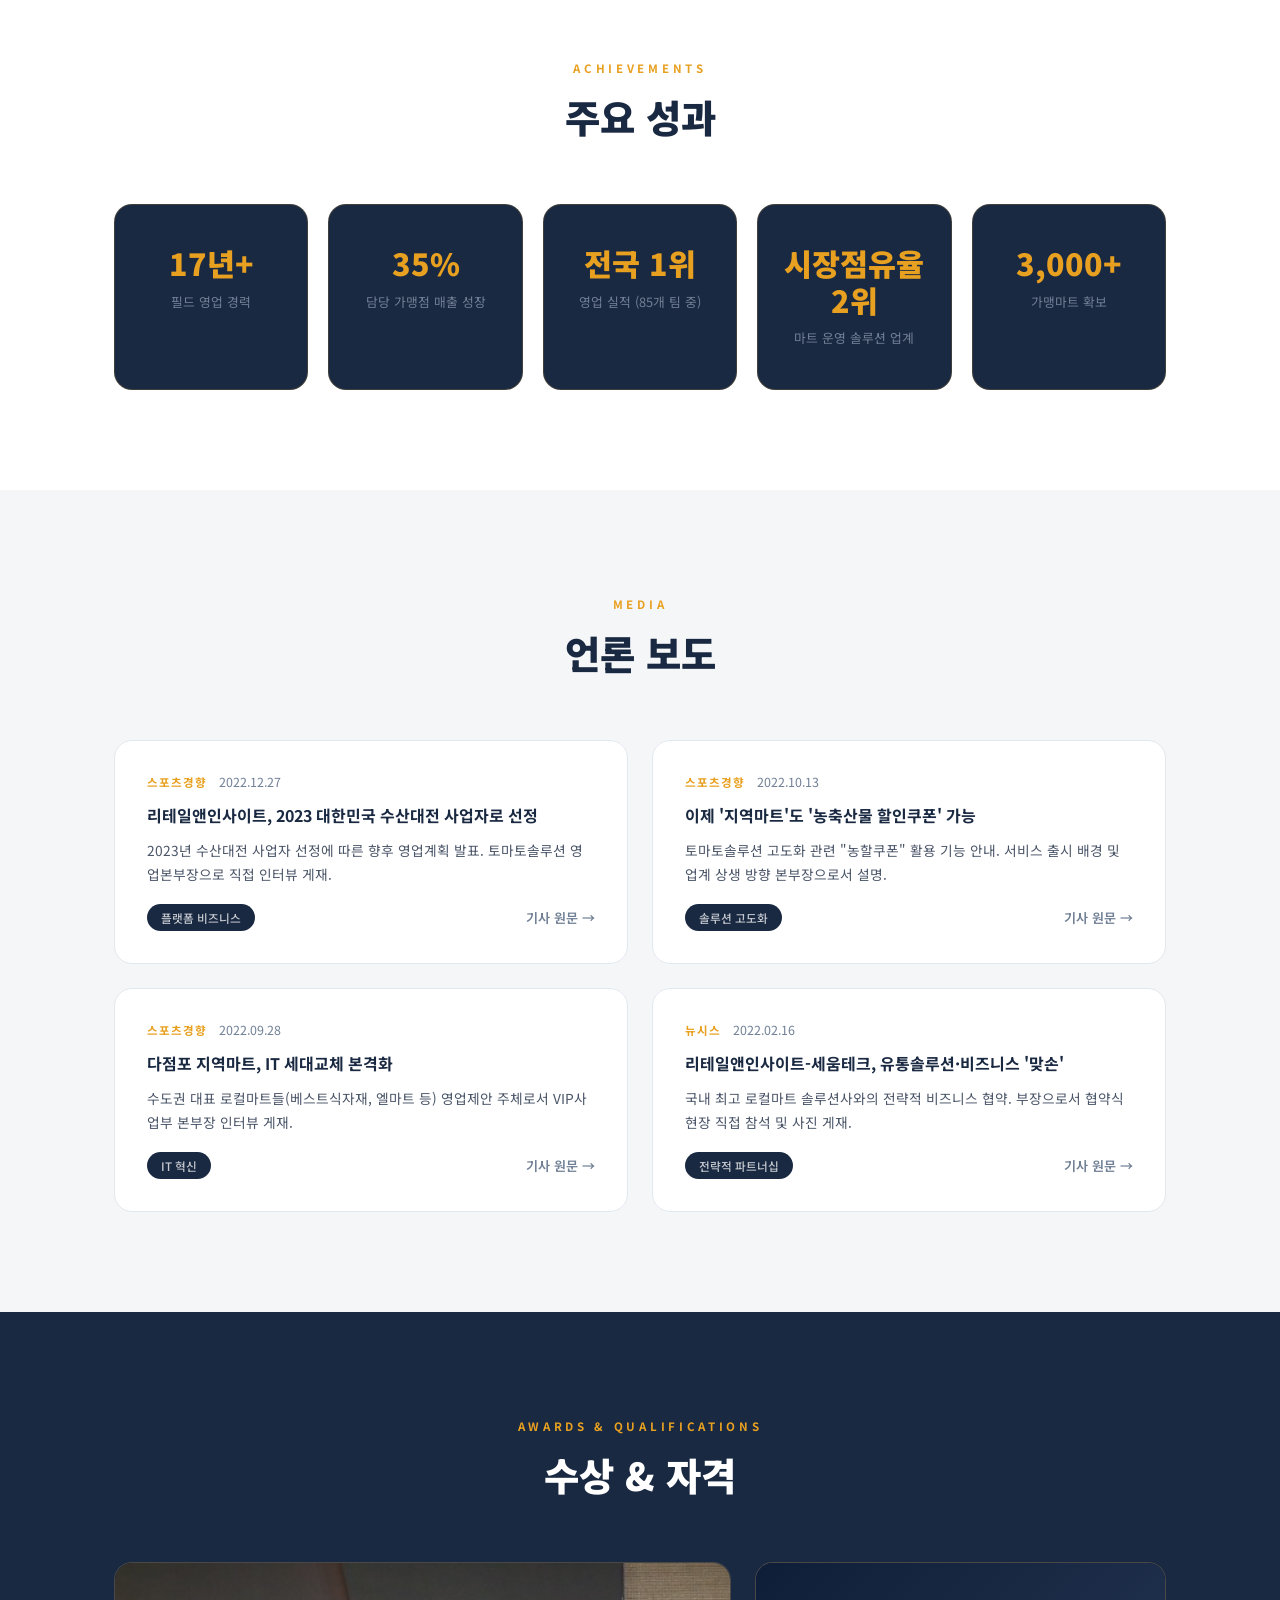
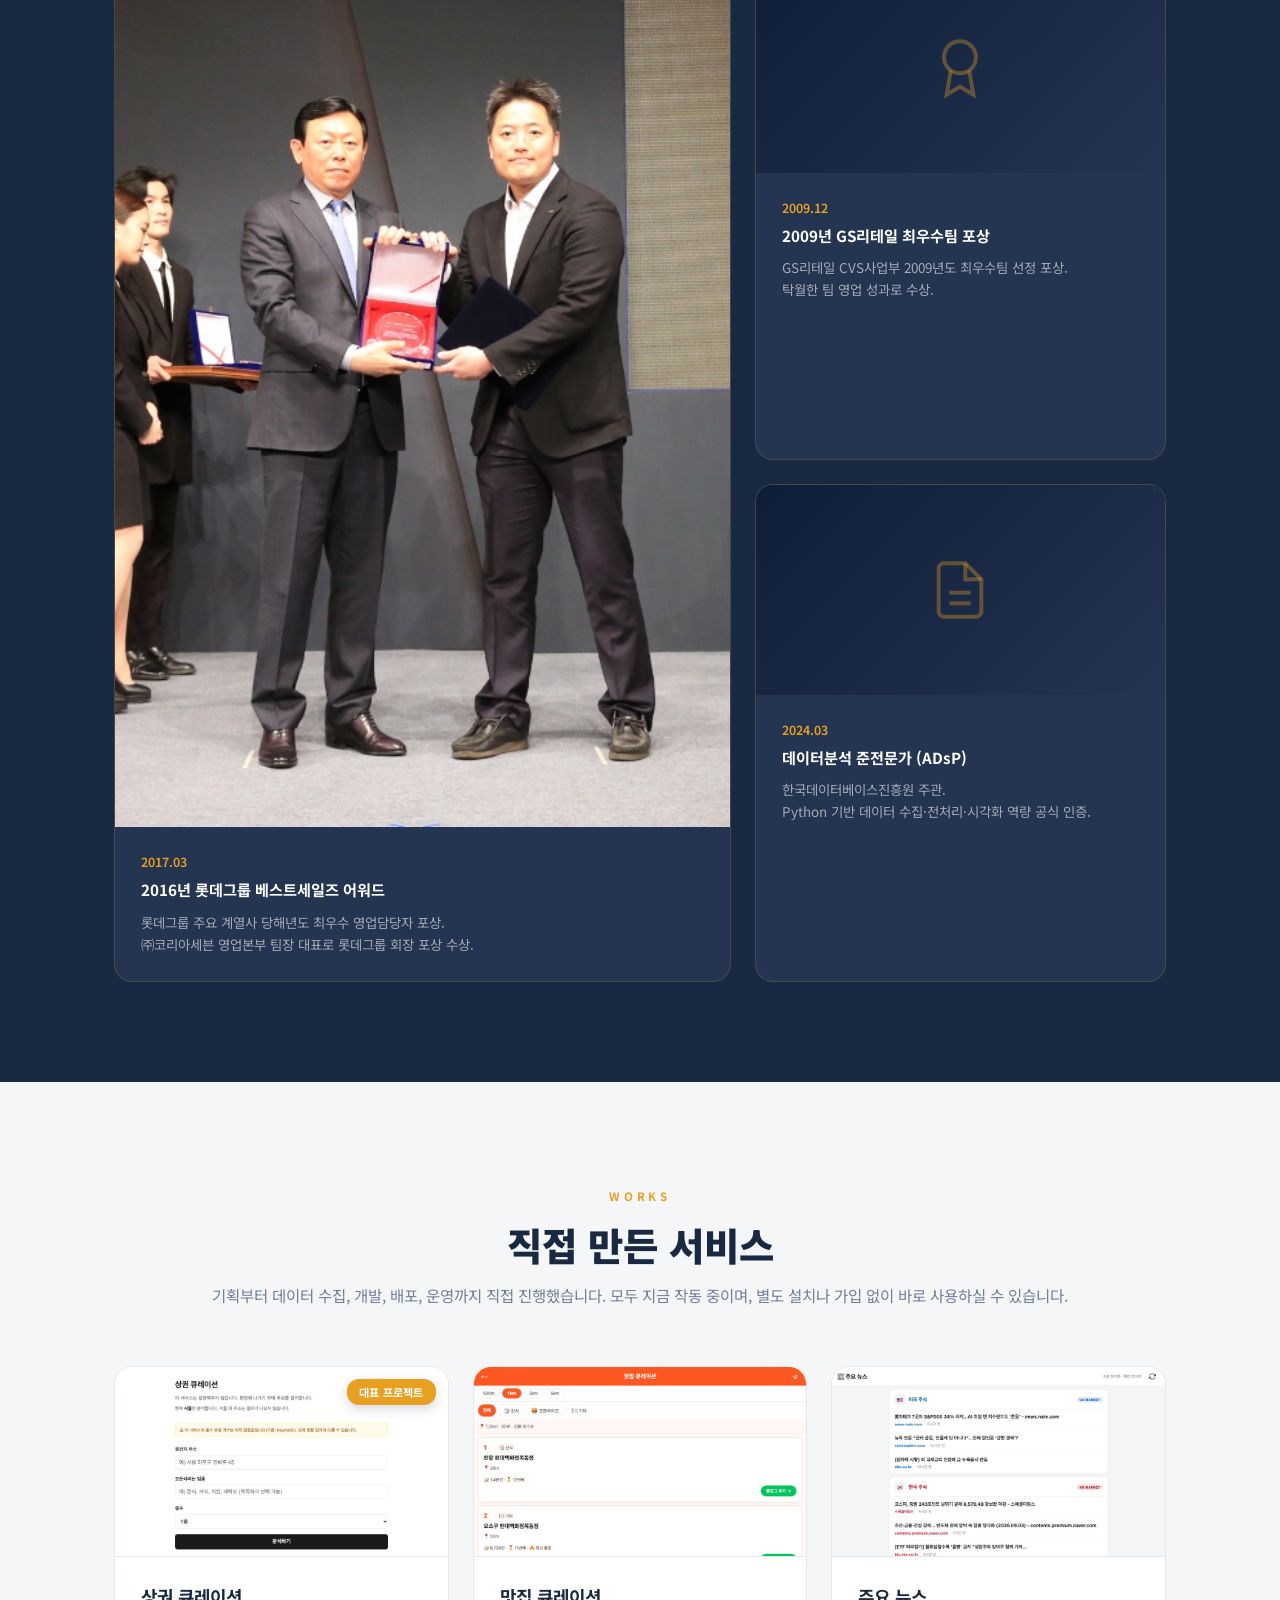
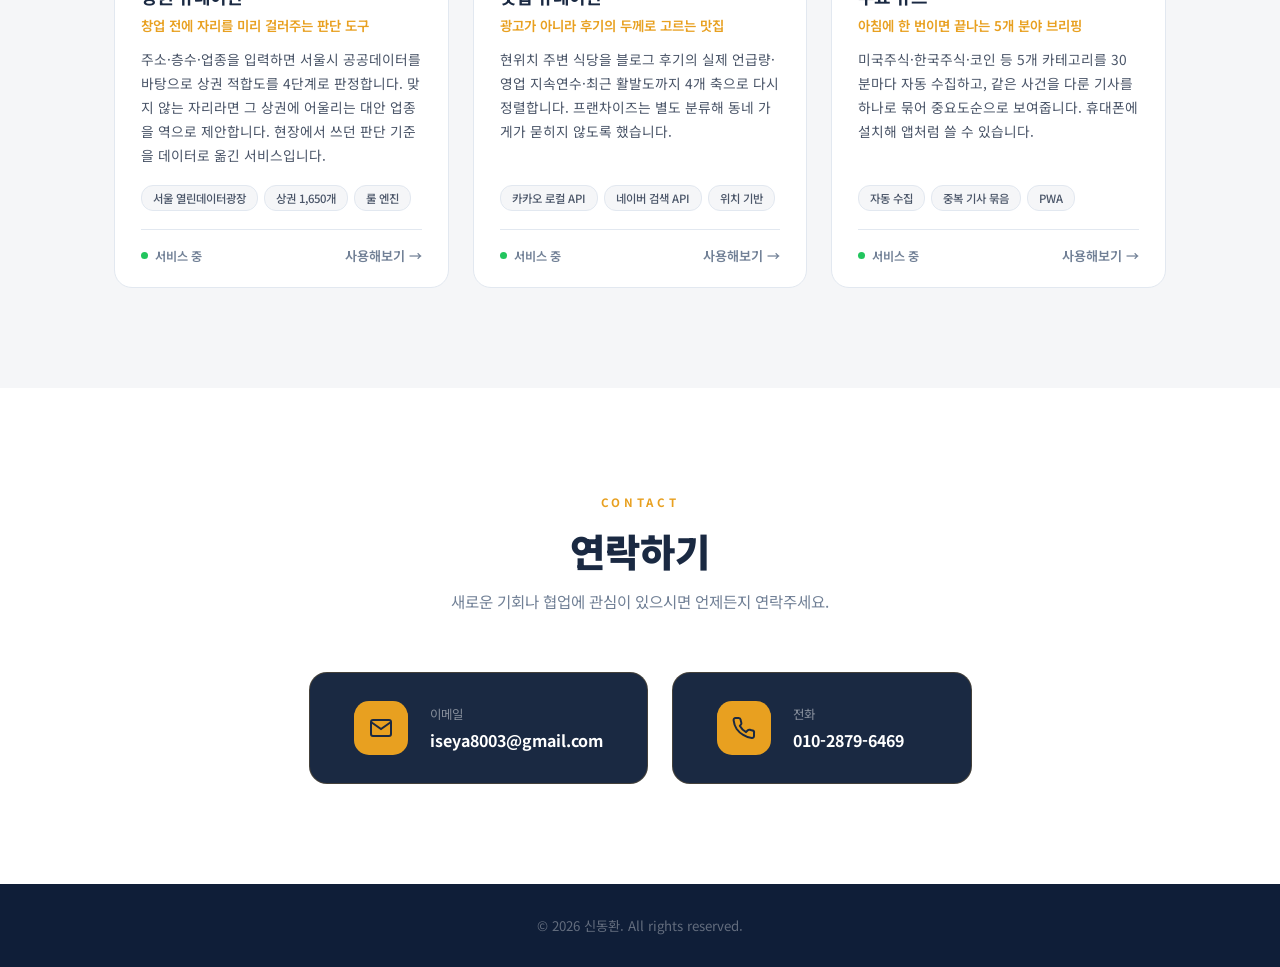
==== commit d21ff816: "fix: CSS/JS에 캐시 무효화 쿼리 추가 6:4 레이아웃을 배포했는데 브라우저에는 계속 5:5로 보였다. 서버 파일은 최신인데 사파리가 캐시된 style.css를 쓰고 있었다" ====
--- a/index.html
+++ b/index.html
@@ -3,9 +3,12 @@
 <head>
     <meta charset="UTF-8">
     <meta name="viewport" content="width=device-width, initial-scale=1.0">
-    <title>신동환 | 영업 관련 풍부한 경험과 탁월한 소통 능력을 기반한 문제 해결사</title>
+    <title>신동환 | 영업 관련 풍부한 경험과 탁월한 소통 능력에 기반한 문제 해결사</title>
     <link href="https://fonts.googleapis.com/css2?family=Noto+Sans+KR:wght@300;400;500;700;900&display=swap" rel="stylesheet">
-    <link rel="stylesheet" href="style.css">
+    <!-- ?v= 는 캐시 무효화용. GitHub Pages가 CSS/JS에 10분 캐시를 걸어 두는데,
+         파일명이 같으면 브라우저가 그 뒤로도 예전 사본을 계속 쓴다.
+         style.css / script.js 를 고칠 때마다 이 날짜를 함께 올릴 것. -->
+    <link rel="stylesheet" href="style.css?v=20260904">
 </head>
 <body>
 
@@ -480,6 +483,6 @@
         </div>
     </footer>
 
-    <script src="script.js"></script>
+    <script src="script.js?v=20260904"></script>
 </body>
 </html>
--- a/style.css
+++ b/style.css
@@ -819,7 +819,8 @@
 /* ===== Awards ===== */
 .awards-layout {
     display: grid;
-    grid-template-columns: 1fr 1fr;
+    /* 사진이 있는 롯데 카드를 강조한다. 오른쪽 두 장은 텍스트뿐이라 좁아도 된다 */
+    grid-template-columns: 6fr 4fr;
     grid-template-rows: auto auto;
     gap: 24px;
 }
@@ -931,6 +932,8 @@
     font-size: 0.84rem;
     color: rgba(255,255,255,0.58);
     line-height: 1.65;
+    /* 한국어는 기본값이면 어절 중간에서 잘린다("공식 인 / 증"). 어절 단위로 끊는다 */
+    word-break: keep-all;
 }
 
 /* ===== Contact ===== */
@@ -1073,6 +1076,15 @@
     .works-grid { grid-template-columns: 1fr; }
     .work-thumb { height: 210px; }
 
+    .awards-layout {
+        grid-template-columns: 1fr;
+        grid-template-rows: auto;
+    }
+    .award-lotte, .award-gs, .award-adsp {
+        grid-column: 1;
+        grid-row: auto;
+    }
+
     .profile-frame {
         width: 230px;
         height: 280px;
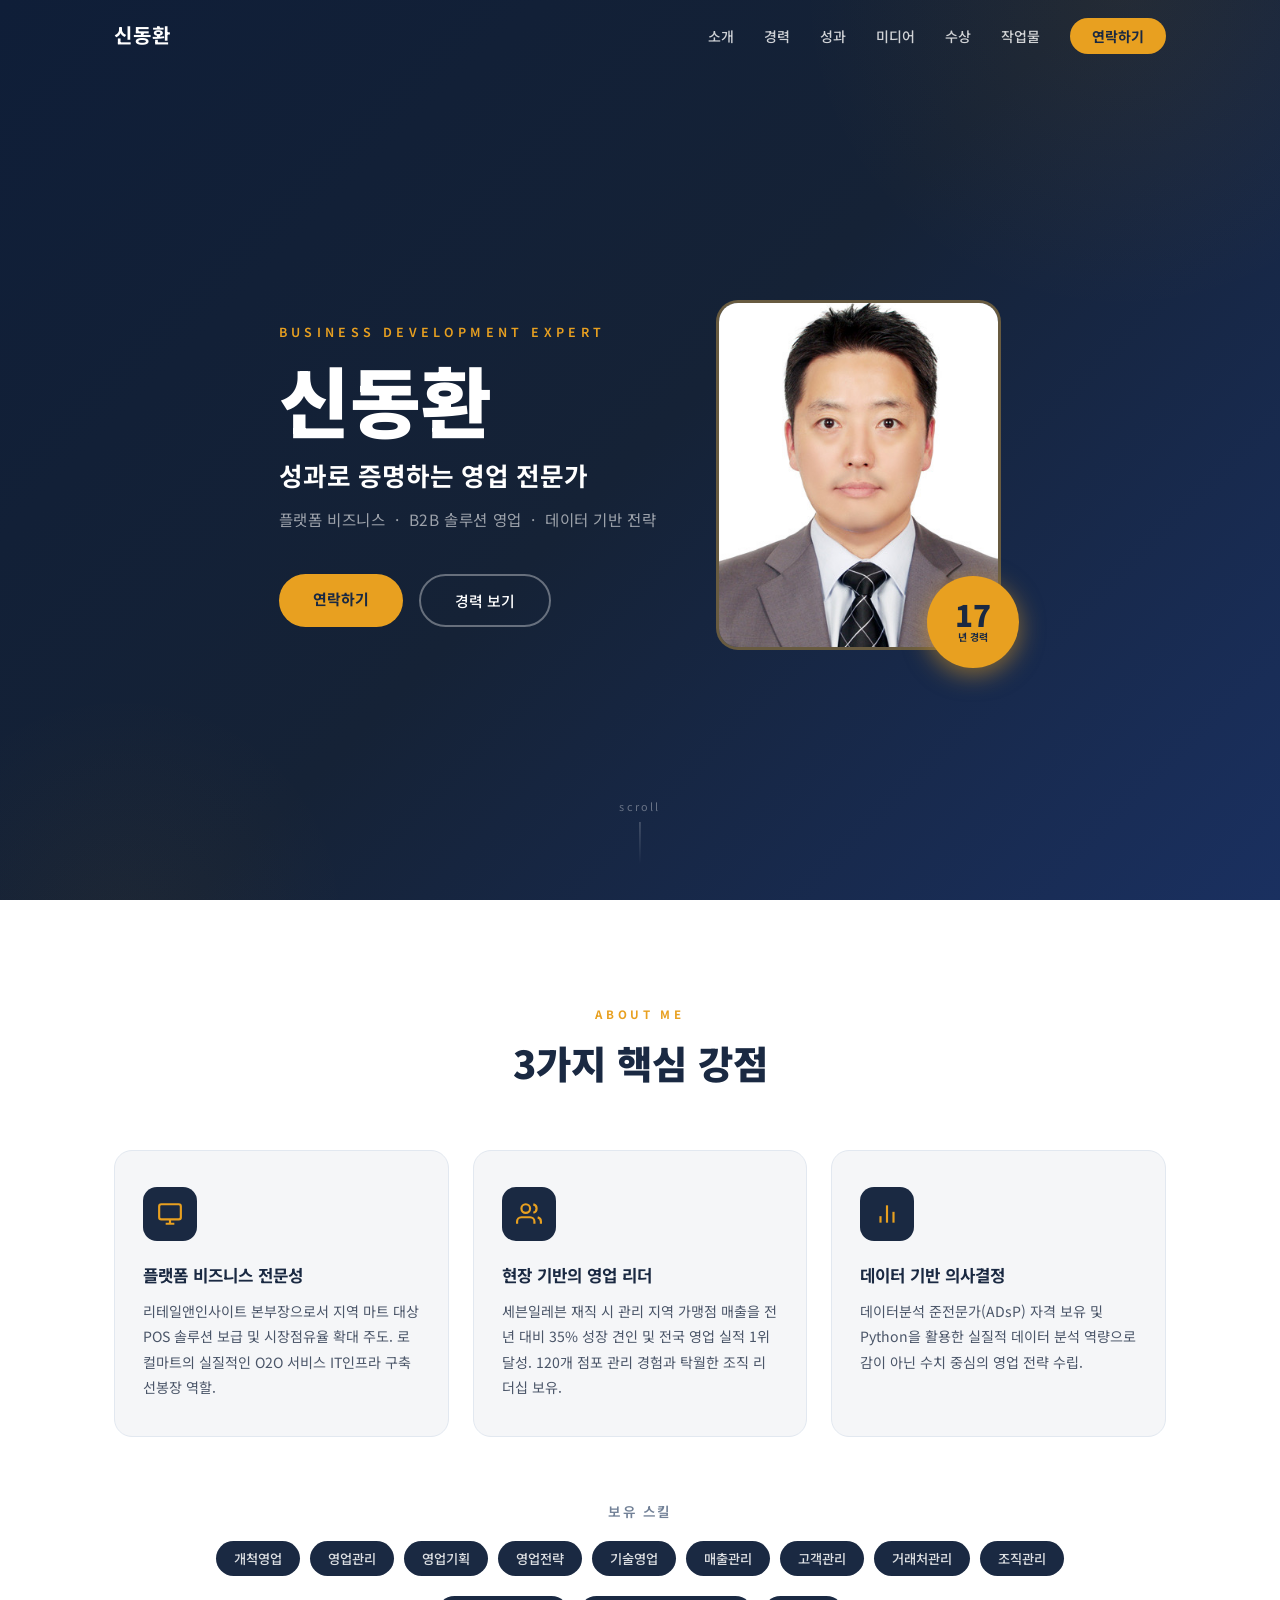
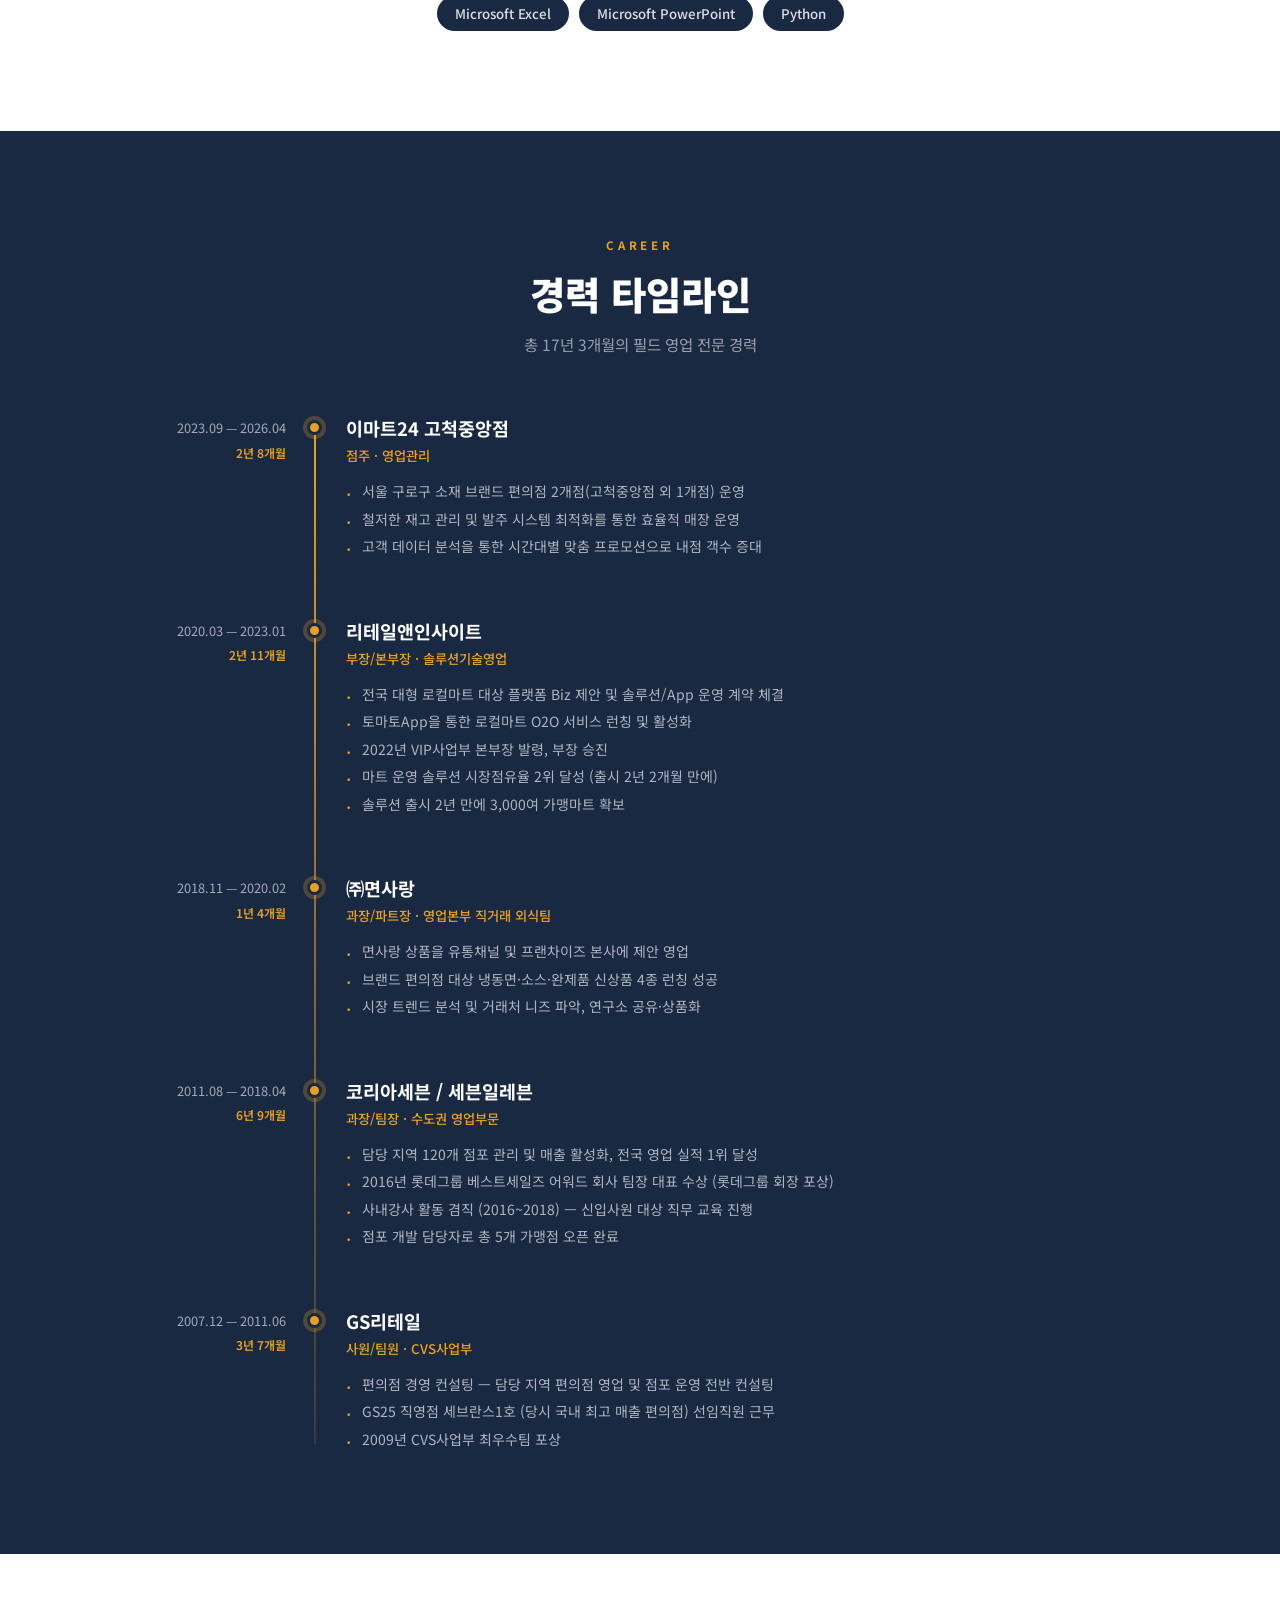
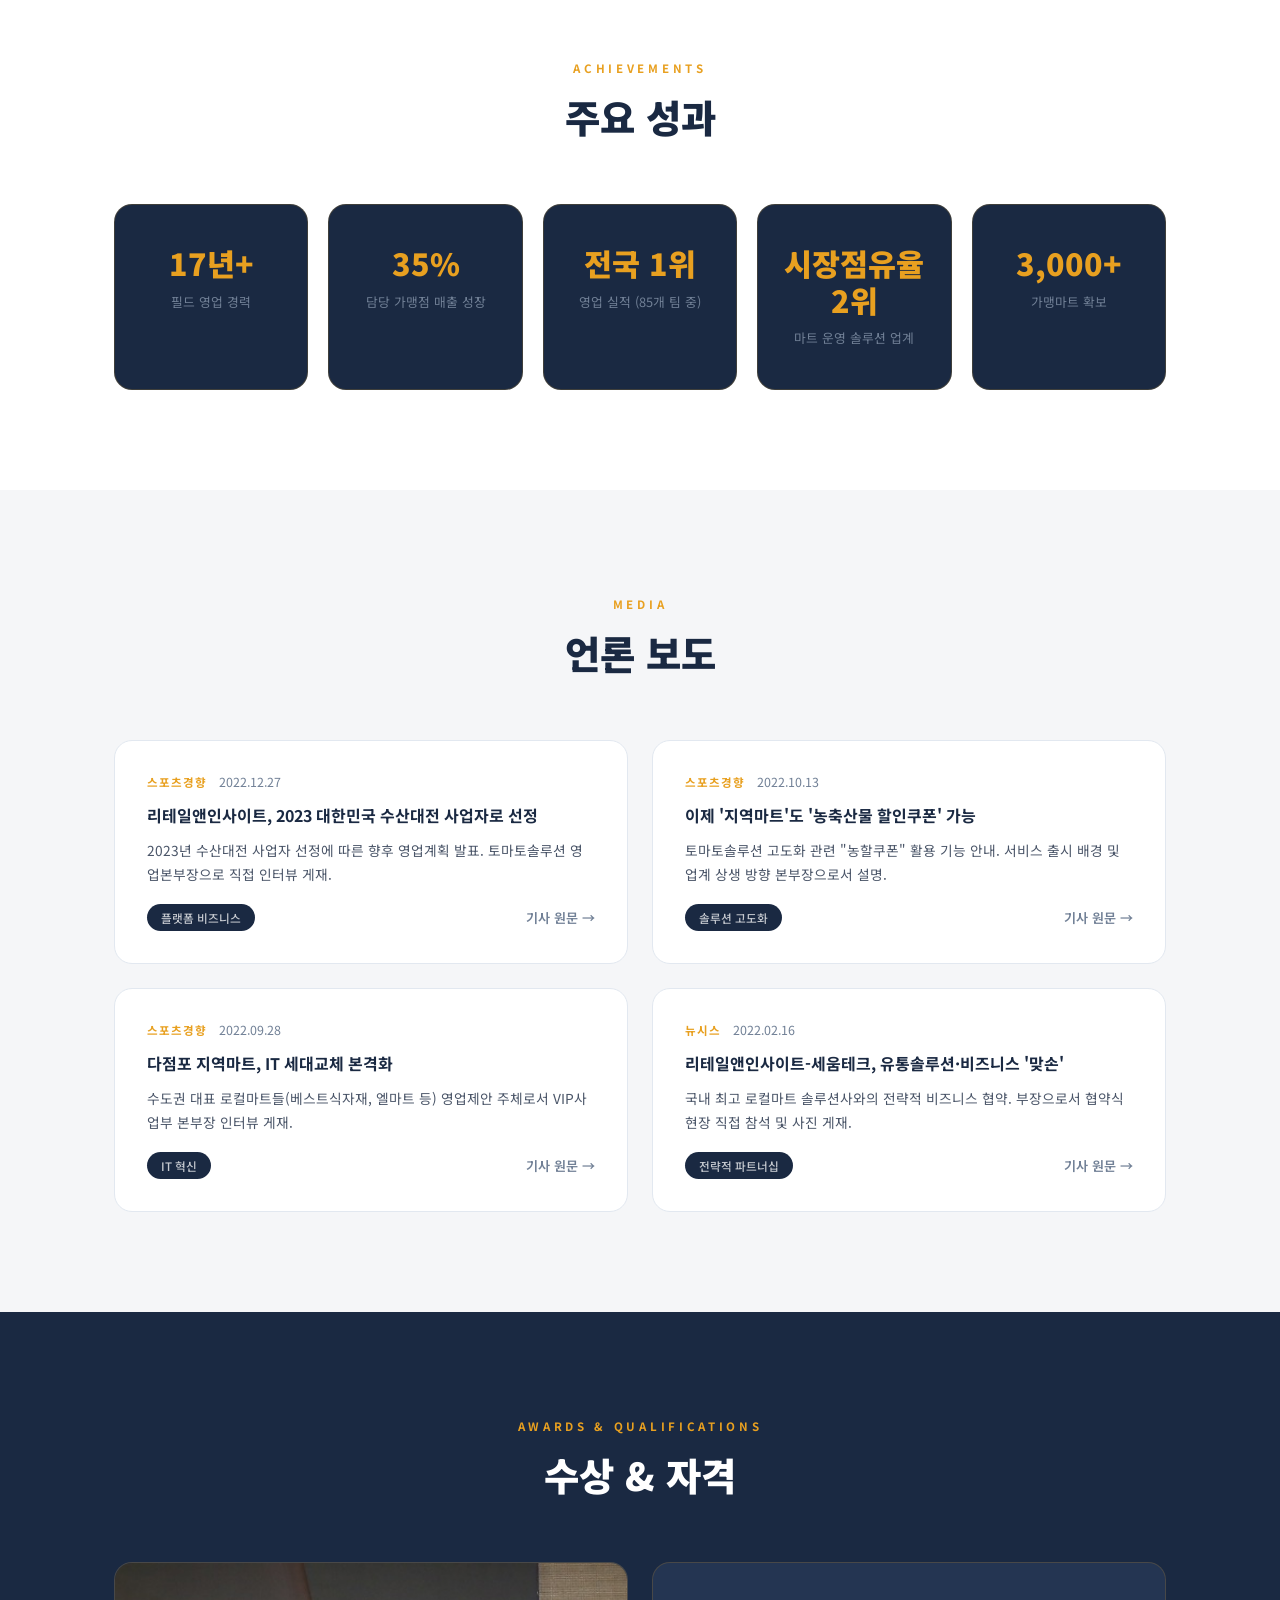
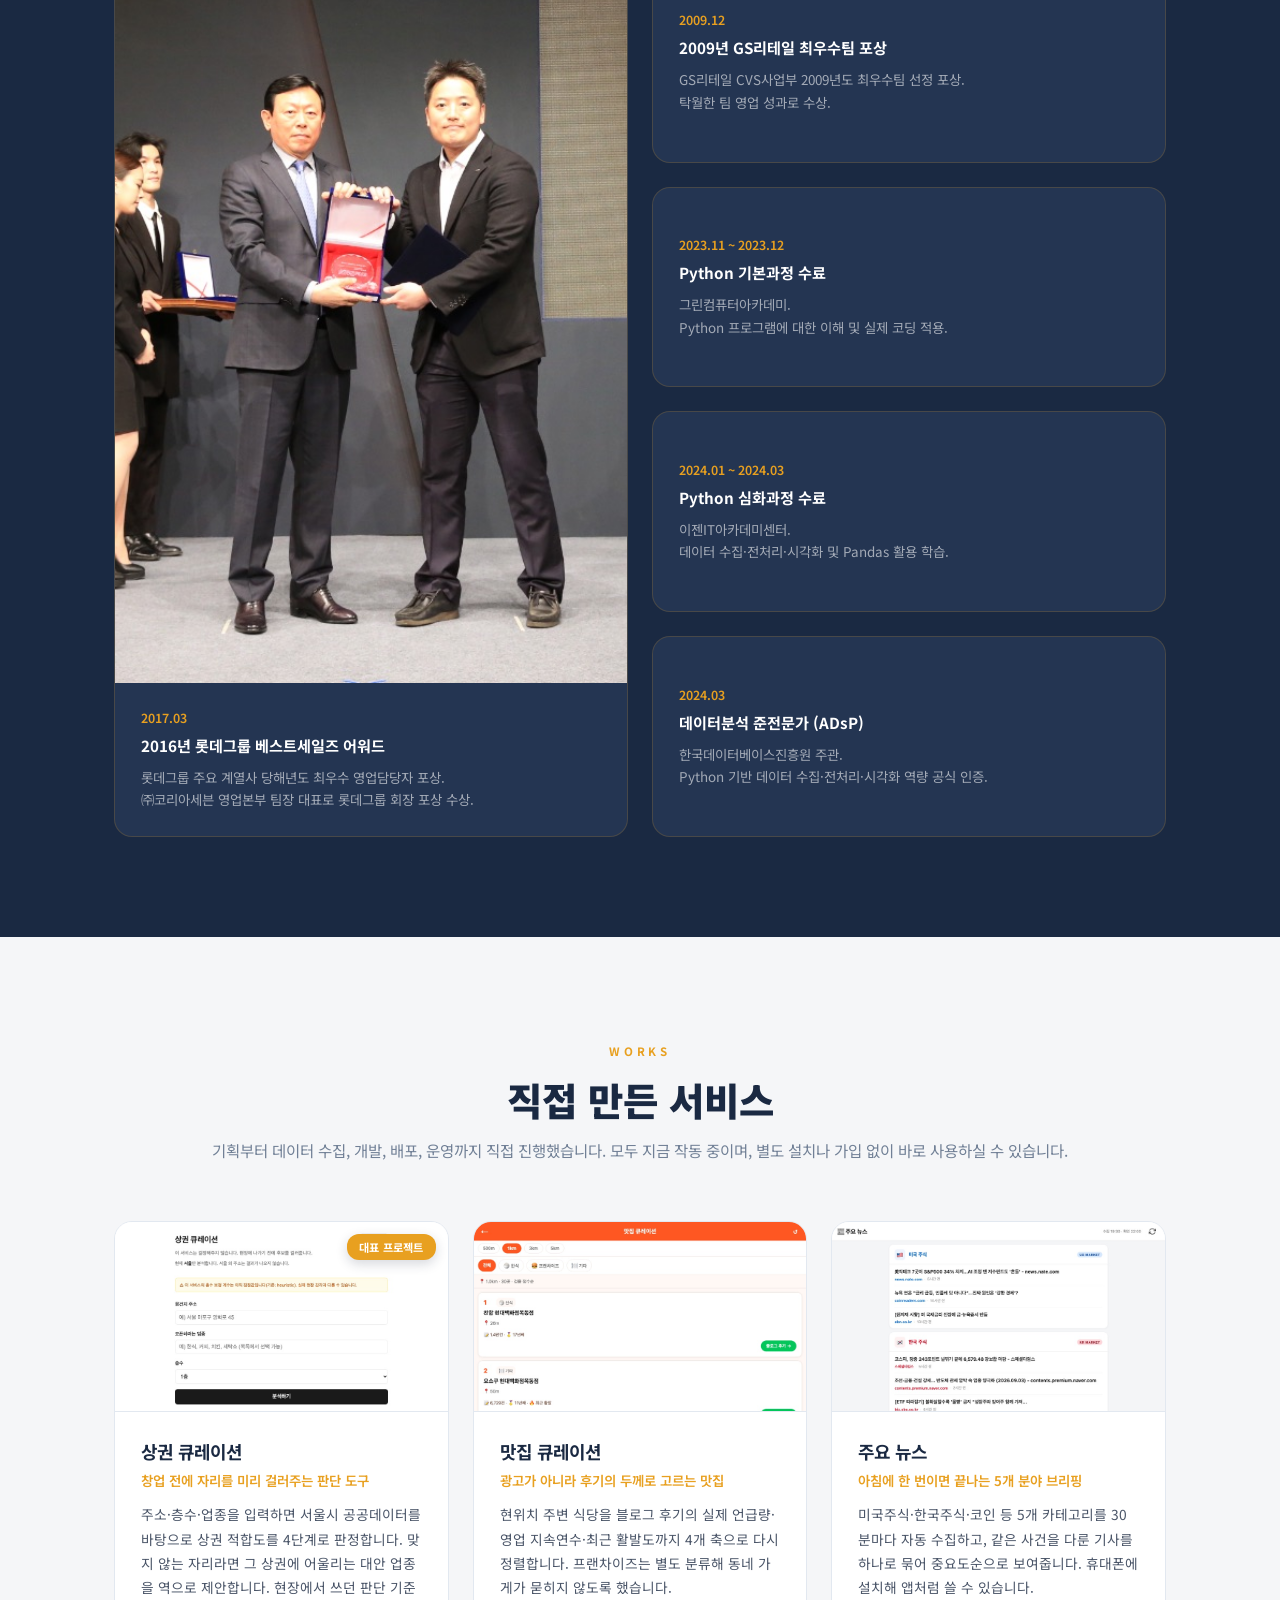
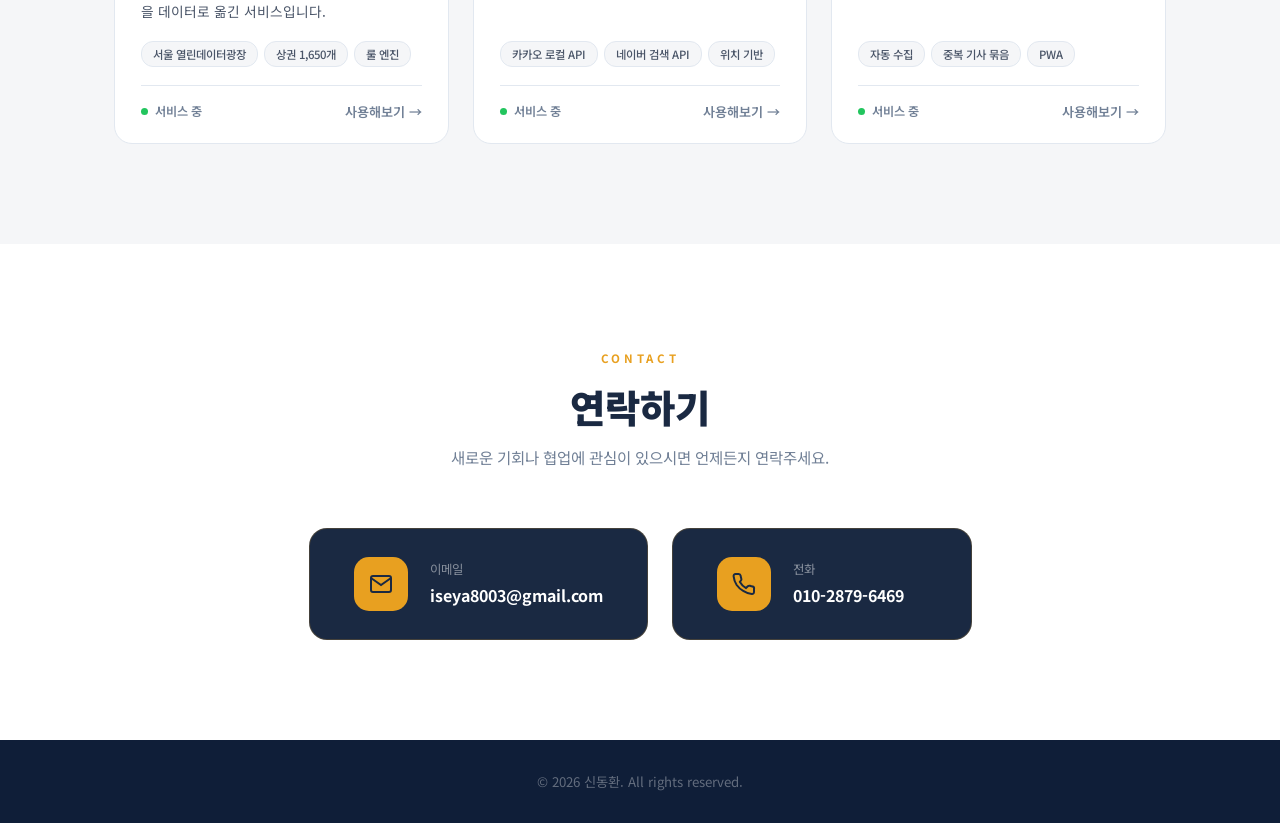
==== commit 440b615d: "feat: 수상 섹션에 Python 교육과정 2건 추가, 오른쪽을 텍스트 카드로 정리 오른쪽 카드가 정보 없는 아이콘 영역을 210px씩 차지해 컬럼이 부풀었고, 왼쪽 사진이 그 " ====
--- a/index.html
+++ b/index.html
@@ -4,11 +4,34 @@
     <meta charset="UTF-8">
     <meta name="viewport" content="width=device-width, initial-scale=1.0">
     <title>신동환 | 영업 관련 풍부한 경험과 탁월한 소통 능력에 기반한 문제 해결사</title>
+    <meta name="description" content="영업 관련 풍부한 경험과 탁월한 소통 능력에 기반한 문제 해결사. 17년 필드 영업 경력과 직접 만든 데이터 서비스를 함께 보실 수 있습니다.">
+
+    <!-- 카톡·검색·링크드인 미리보기.
+         og:title은 <title>보다 짧게 둔다 — 미리보기 카드는 2줄에서 잘려서
+         긴 문구를 넣으면 "문제 해결사"가 안 보인다. 긴 소개는 og:description으로 보낸다.
+         og:image는 반드시 절대 URL이어야 하고, 세로 사진을 그대로 쓰면 얼굴이 잘려
+         1200x630 전용 이미지를 따로 만들었다(생성기: tools/og-cover.html). -->
+    <meta property="og:type" content="website">
+    <meta property="og:site_name" content="신동환 커리어">
+    <meta property="og:locale" content="ko_KR">
+    <meta property="og:url" content="https://dhshin6023.github.io/career/">
+    <meta property="og:title" content="신동환 | 영업 문제 해결사">
+    <meta property="og:description" content="영업 관련 풍부한 경험과 탁월한 소통 능력에 기반한 문제 해결사. 17년 필드 영업 경력과 직접 만든 데이터 서비스를 함께 보실 수 있습니다.">
+    <meta property="og:image" content="https://dhshin6023.github.io/career/assets/og-cover.png?v=20260904">
+    <meta property="og:image:width" content="1200">
+    <meta property="og:image:height" content="630">
+    <meta property="og:image:alt" content="신동환 — 영업 문제 해결사">
+
+    <meta name="twitter:card" content="summary_large_image">
+    <meta name="twitter:title" content="신동환 | 영업 문제 해결사">
+    <meta name="twitter:description" content="영업 관련 풍부한 경험과 탁월한 소통 능력에 기반한 문제 해결사. 17년 필드 영업 경력과 직접 만든 데이터 서비스를 함께 보실 수 있습니다.">
+    <meta name="twitter:image" content="https://dhshin6023.github.io/career/assets/og-cover.png?v=20260904">
+
     <link href="https://fonts.googleapis.com/css2?family=Noto+Sans+KR:wght@300;400;500;700;900&display=swap" rel="stylesheet">
     <!-- ?v= 는 캐시 무효화용. GitHub Pages가 CSS/JS에 10분 캐시를 걸어 두는데,
          파일명이 같으면 브라우저가 그 뒤로도 예전 사본을 계속 쓴다.
          style.css / script.js 를 고칠 때마다 이 날짜를 함께 올릴 것. -->
-    <link rel="stylesheet" href="style.css?v=20260904">
+    <link rel="stylesheet" href="style.css?v=20260904b">
 </head>
 <body>
 
@@ -333,29 +356,31 @@
                     </div>
                 </div>
                 <!-- 오른쪽 위: GS리테일 -->
-                <div class="award-card award-gs fade-up">
-                    <div class="award-image-wrap">
-                        <div class="award-img-placeholder">
-                            <svg viewBox="0 0 24 24" fill="none" stroke="currentColor" stroke-width="1.5">
-                                <circle cx="12" cy="8" r="6"/><path d="M15.477 12.89 17 22l-5-3-5 3 1.523-9.11"/>
-                            </svg>
-                        </div>
-                    </div>
+                <div class="award-card award-side fade-up">
                     <div class="award-info">
                         <div class="award-year">2009.12</div>
                         <h3>2009년 GS리테일 최우수팀 포상</h3>
                         <p>GS리테일 CVS사업부 2009년도 최우수팀 선정 포상.<br>탁월한 팀 영업 성과로 수상.</p>
                     </div>
                 </div>
+                <!-- Python 기본과정 -->
+                <div class="award-card award-side fade-up">
+                    <div class="award-info">
+                        <div class="award-year">2023.11 ~ 2023.12</div>
+                        <h3>Python 기본과정 수료</h3>
+                        <p>그린컴퓨터아카데미.<br>Python 프로그램에 대한 이해 및 실제 코딩 적용.</p>
+                    </div>
+                </div>
+                <!-- Python 심화과정 -->
+                <div class="award-card award-side fade-up">
+                    <div class="award-info">
+                        <div class="award-year">2024.01 ~ 2024.03</div>
+                        <h3>Python 심화과정 수료</h3>
+                        <p>이젠IT아카데미센터.<br>데이터 수집·전처리·시각화 및 Pandas 활용 학습.</p>
+                    </div>
+                </div>
                 <!-- 오른쪽 아래: ADsP -->
-                <div class="award-card award-adsp fade-up">
-                    <div class="award-image-wrap">
-                        <div class="award-img-placeholder cert">
-                            <svg viewBox="0 0 24 24" fill="none" stroke="currentColor" stroke-width="1.5">
-                                <path d="M14 2H6a2 2 0 0 0-2 2v16a2 2 0 0 0 2 2h12a2 2 0 0 0 2-2V8z"/><polyline points="14 2 14 8 20 8"/><line x1="16" y1="13" x2="8" y2="13"/><line x1="16" y1="17" x2="8" y2="17"/>
-                            </svg>
-                        </div>
-                    </div>
+                <div class="award-card award-side fade-up">
                     <div class="award-info">
                         <div class="award-year">2024.03</div>
                         <h3>데이터분석 준전문가 (ADsP)</h3>
@@ -483,6 +508,6 @@
         </div>
     </footer>
 
-    <script src="script.js?v=20260904"></script>
+    <script src="script.js?v=20260904b"></script>
 </body>
 </html>
--- a/style.css
+++ b/style.css
@@ -819,36 +819,41 @@
 /* ===== Awards ===== */
 .awards-layout {
     display: grid;
-    /* 사진이 있는 롯데 카드를 강조한다. 오른쪽 두 장은 텍스트뿐이라 좁아도 된다 */
-    grid-template-columns: 6fr 4fr;
-    grid-template-rows: auto auto;
+    /* 왼쪽 5 : 오른쪽 5. 오른쪽 카드가 4장이라 폭이 필요하고,
+       왼쪽도 사진 원본이 477px 폭이라 이보다 넓히면 확대되어 뿌예진다.
+       1100px 컨테이너에서 50%면 약 514px — 확대 1.08배로 사실상 원본 크기다. */
+    grid-template-columns: 5fr 5fr;
+    grid-template-rows: repeat(4, auto);
     gap: 24px;
 }
 
-/* 왼쪽 전체 높이: 롯데 */
+/* 왼쪽: 롯데 수상 사진 — 오른쪽 4장 전체 높이를 걸친다 */
 .award-lotte {
     grid-column: 1;
-    grid-row: 1 / 3;
+    grid-row: 1 / -1;
     display: flex;
     flex-direction: column;
 }
 
-/* 오른쪽 위: GS리테일 */
-.award-gs {
+/* 오른쪽: 시간순 GS(2009) → Python 기본(2023) → Python 심화(2024.01) → ADsP(2024.03).
+   행은 자동 배치되므로 카드를 늘리거나 줄여도 grid-template-rows 숫자만 맞추면 된다. */
+.award-side {
     grid-column: 2;
-    grid-row: 1;
-}
-
-/* 오른쪽 아래: ADsP */
-.award-adsp {
-    grid-column: 2;
-    grid-row: 2;
-}
-
+    display: flex;
+}
+
+/* 오른쪽 카드는 이미지 없이 헤드라인 + 설명만. 남는 높이는 카드가 나눠 갖고
+   글은 세로 가운데에 둔다 — 위로 몰리면 아래가 빈 것처럼 보인다 */
+.award-side .award-info {
+    flex: 1;
+    display: flex;
+    flex-direction: column;
+    justify-content: center;
+}
+
+/* 사진은 자르지 않고 원본 비율 그대로 */
 .award-image-tall {
-    flex: 1;
     height: auto !important;
-    min-height: 280px;
     overflow: hidden;
     position: relative;
     background: var(--navy-deep);
@@ -856,9 +861,7 @@
 
 .award-image-tall img {
     width: 100%;
-    height: 100%;
-    object-fit: cover;
-    object-position: top center;
+    height: auto;
     display: block;
 }
 
@@ -880,35 +883,6 @@
 .award-card:hover {
     border-color: var(--gold);
     transform: translateY(-5px);
-}
-
-.award-image-wrap {
-    height: 210px;
-    overflow: hidden;
-    position: relative;
-    background: var(--navy-deep);
-}
-
-.award-image-wrap > img {
-    width: 100%;
-    height: 100%;
-    object-fit: cover;
-    display: block;
-}
-
-.award-img-placeholder {
-    position: absolute;
-    inset: 0;
-    display: flex;
-    align-items: center;
-    justify-content: center;
-    background: linear-gradient(135deg, var(--navy-deep), var(--navy-light));
-}
-
-.award-img-placeholder svg {
-    width: 64px;
-    height: 64px;
-    stroke: rgba(232,160,32,0.35);
 }
 
 .award-info { padding: 26px; }
@@ -1080,7 +1054,7 @@
         grid-template-columns: 1fr;
         grid-template-rows: auto;
     }
-    .award-lotte, .award-gs, .award-adsp {
+    .award-lotte, .award-side {
         grid-column: 1;
         grid-row: auto;
     }
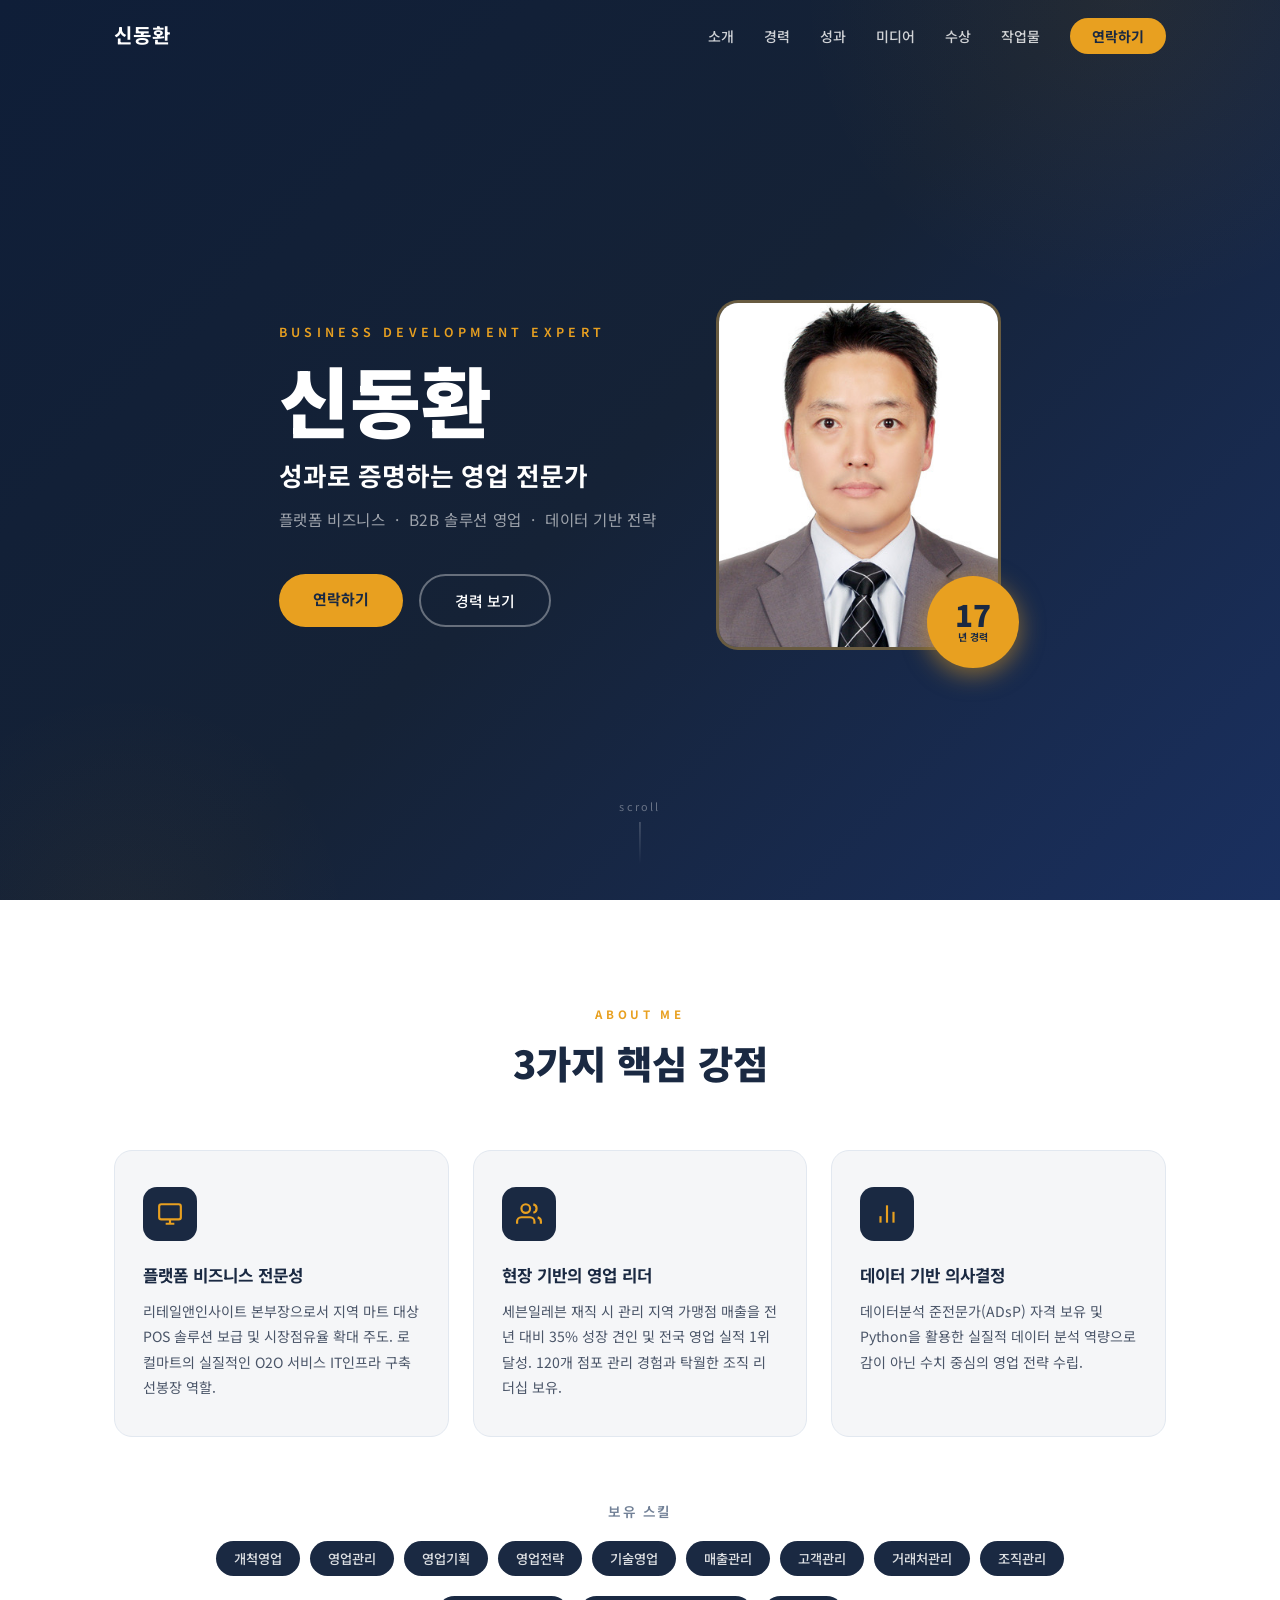
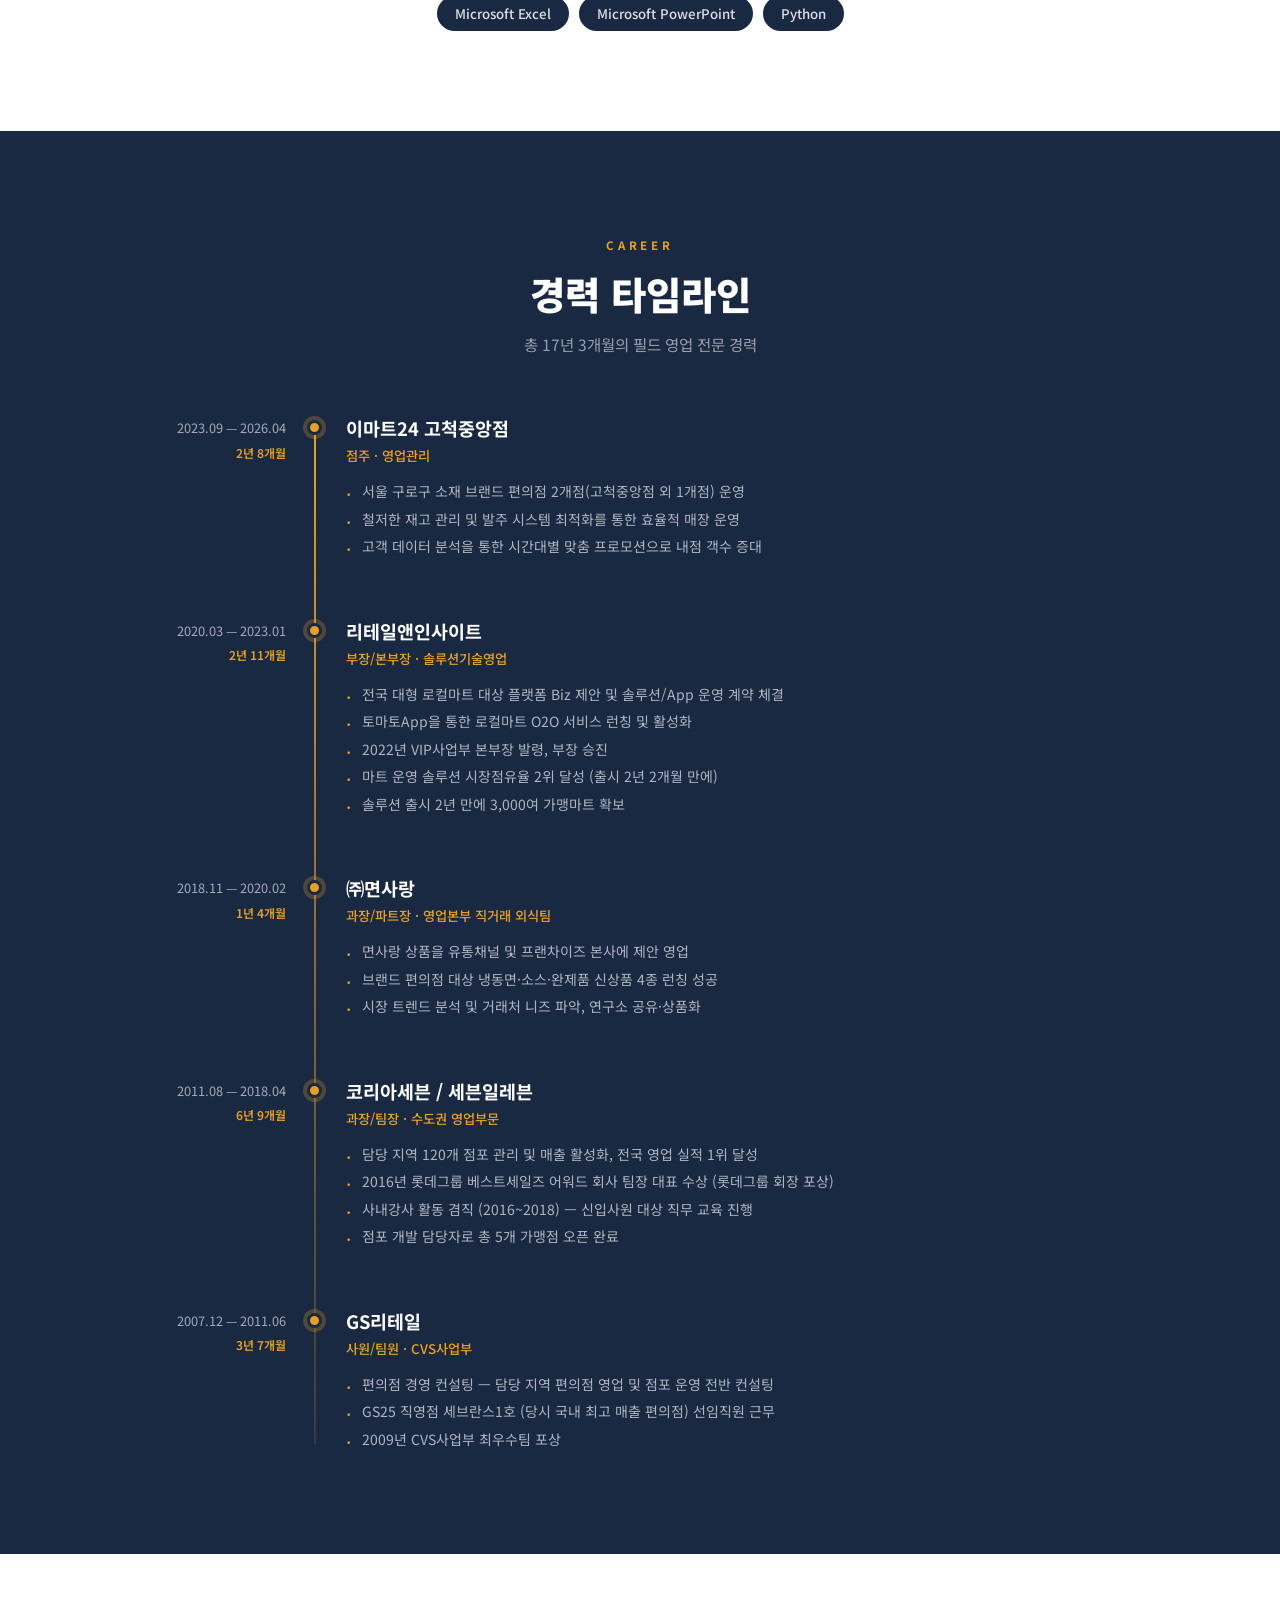
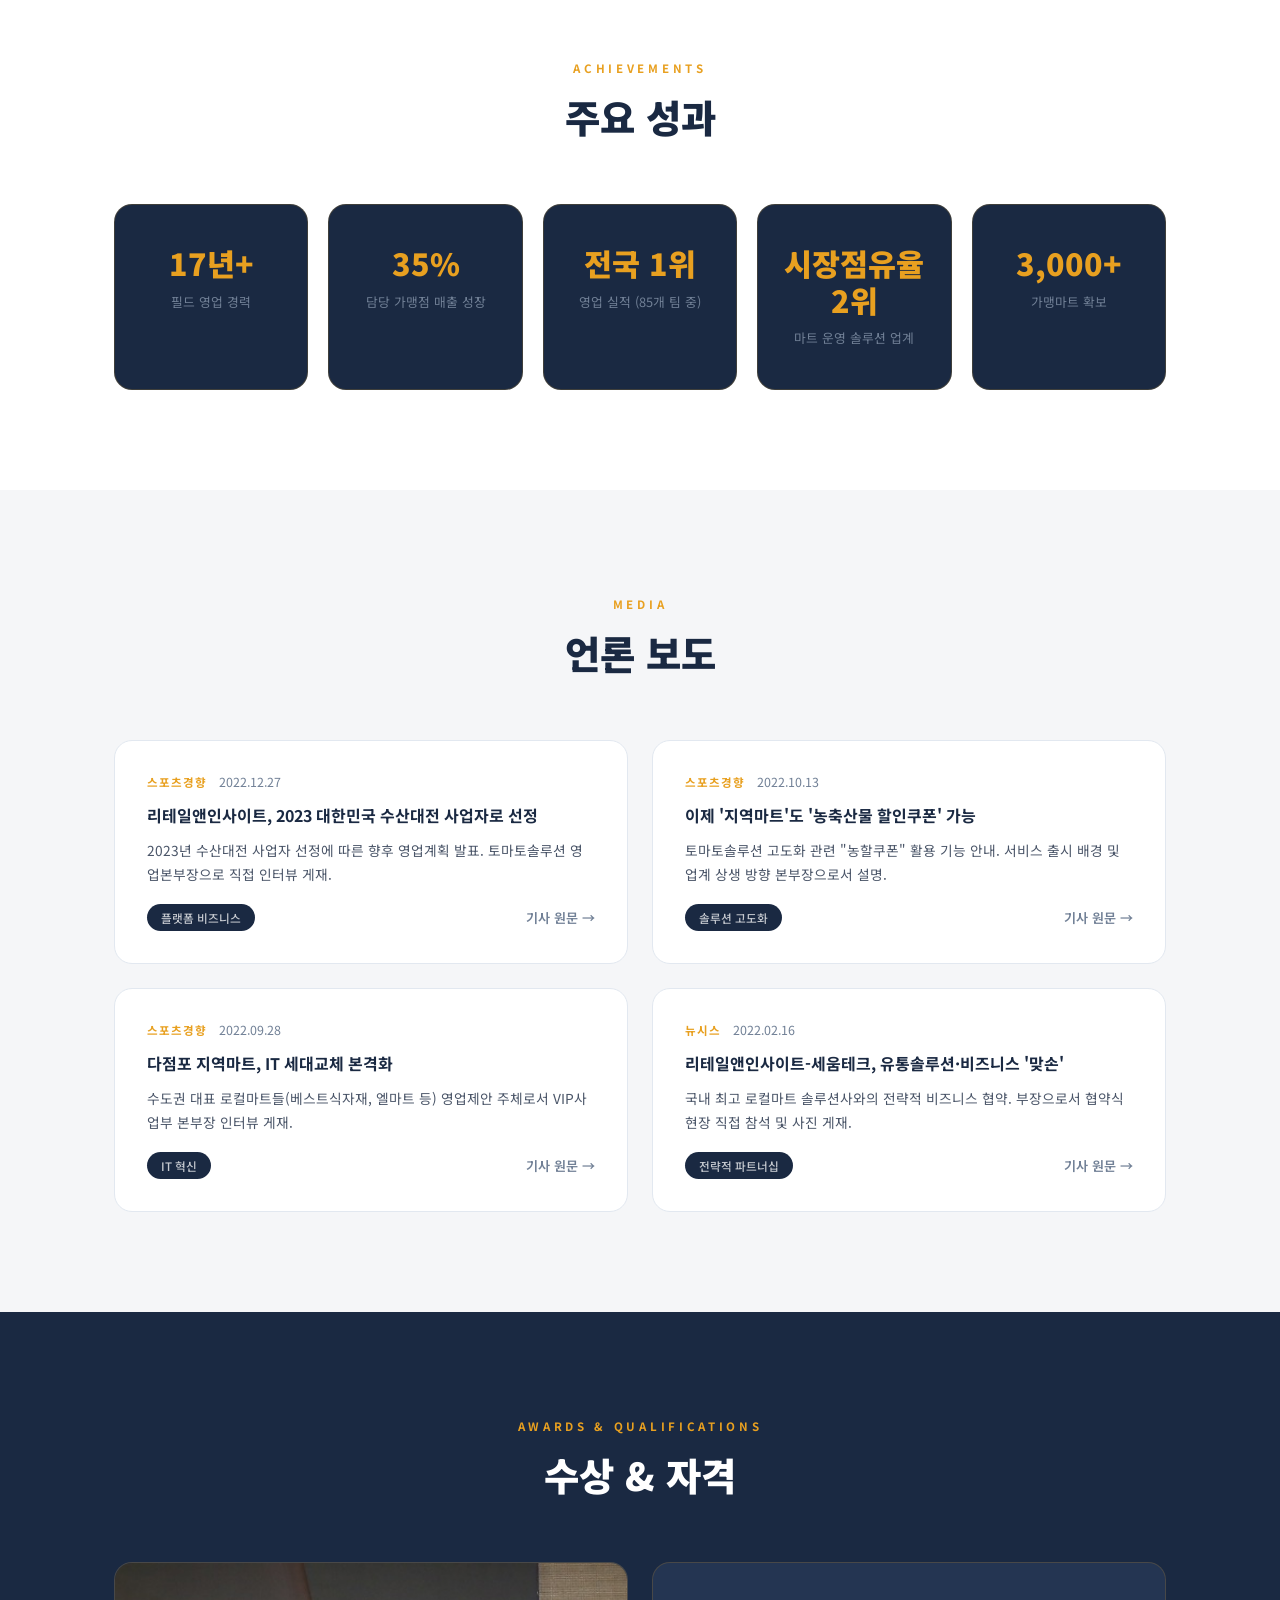
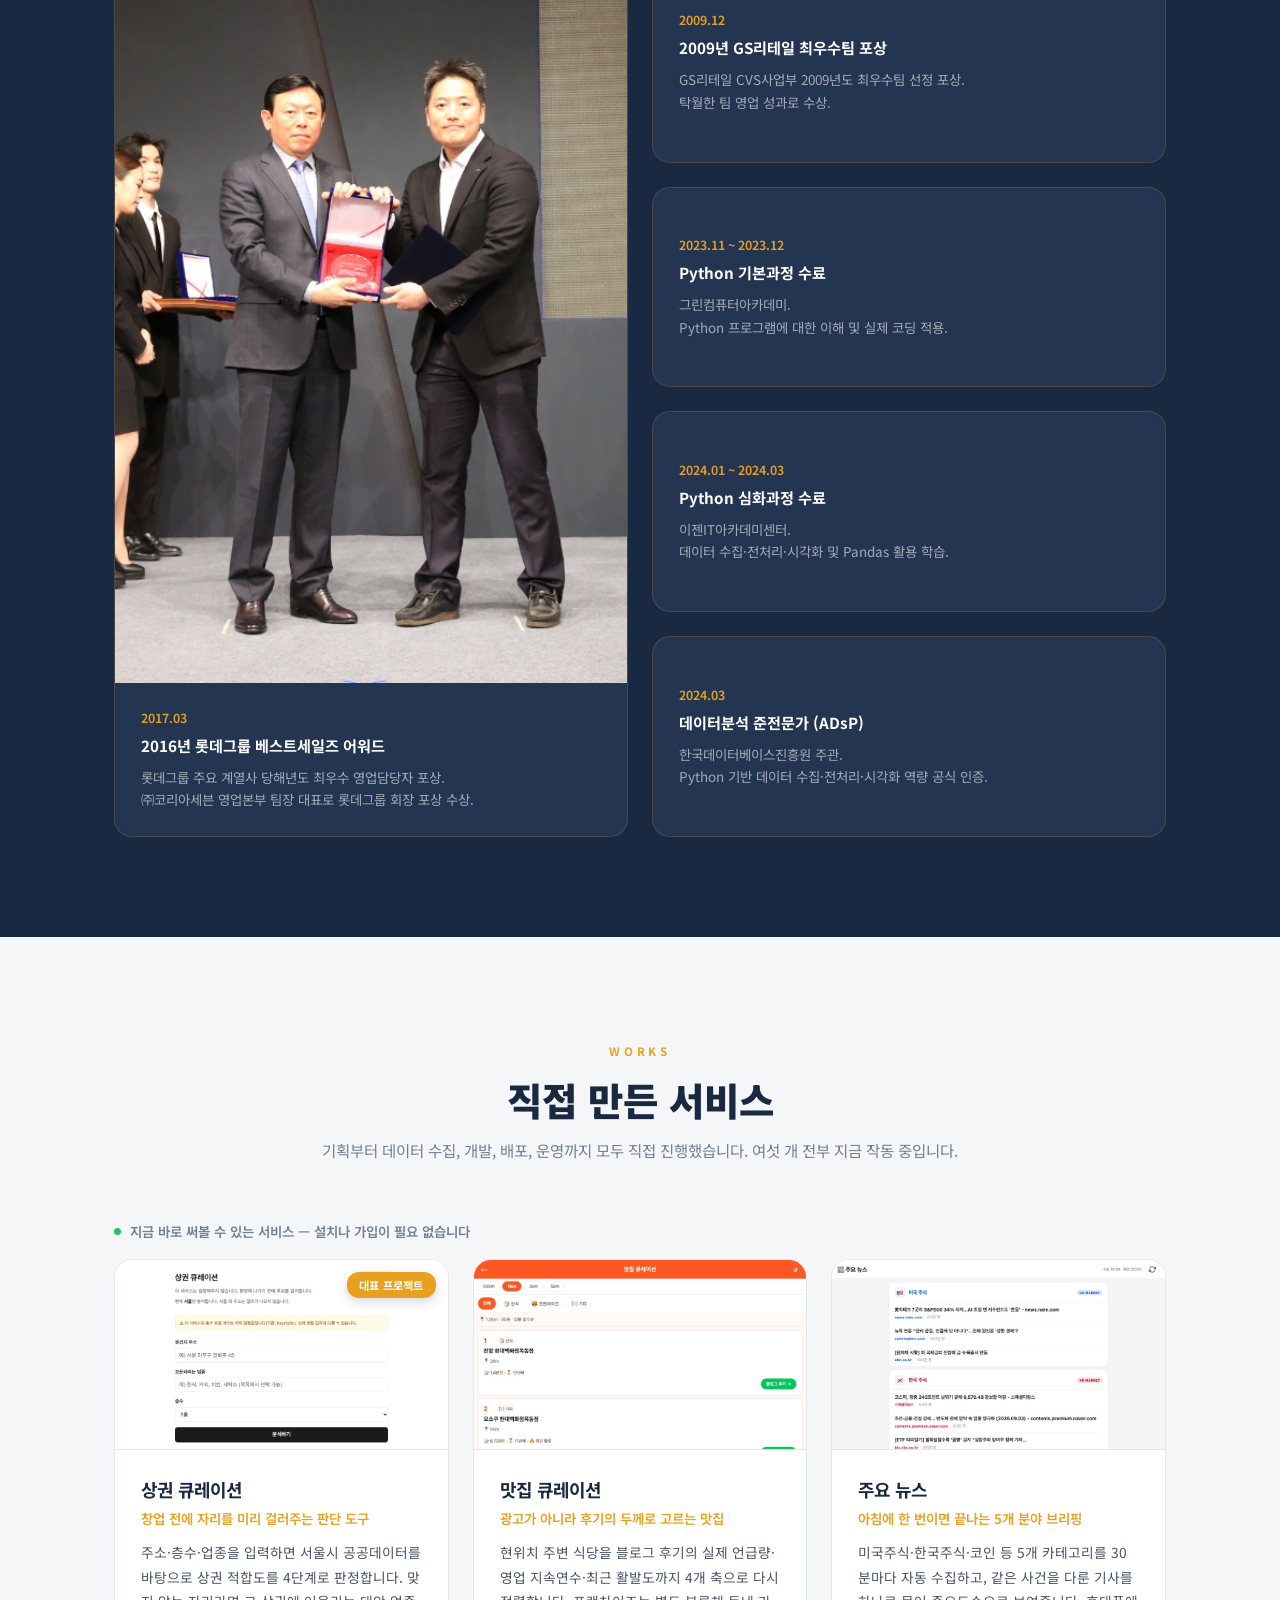
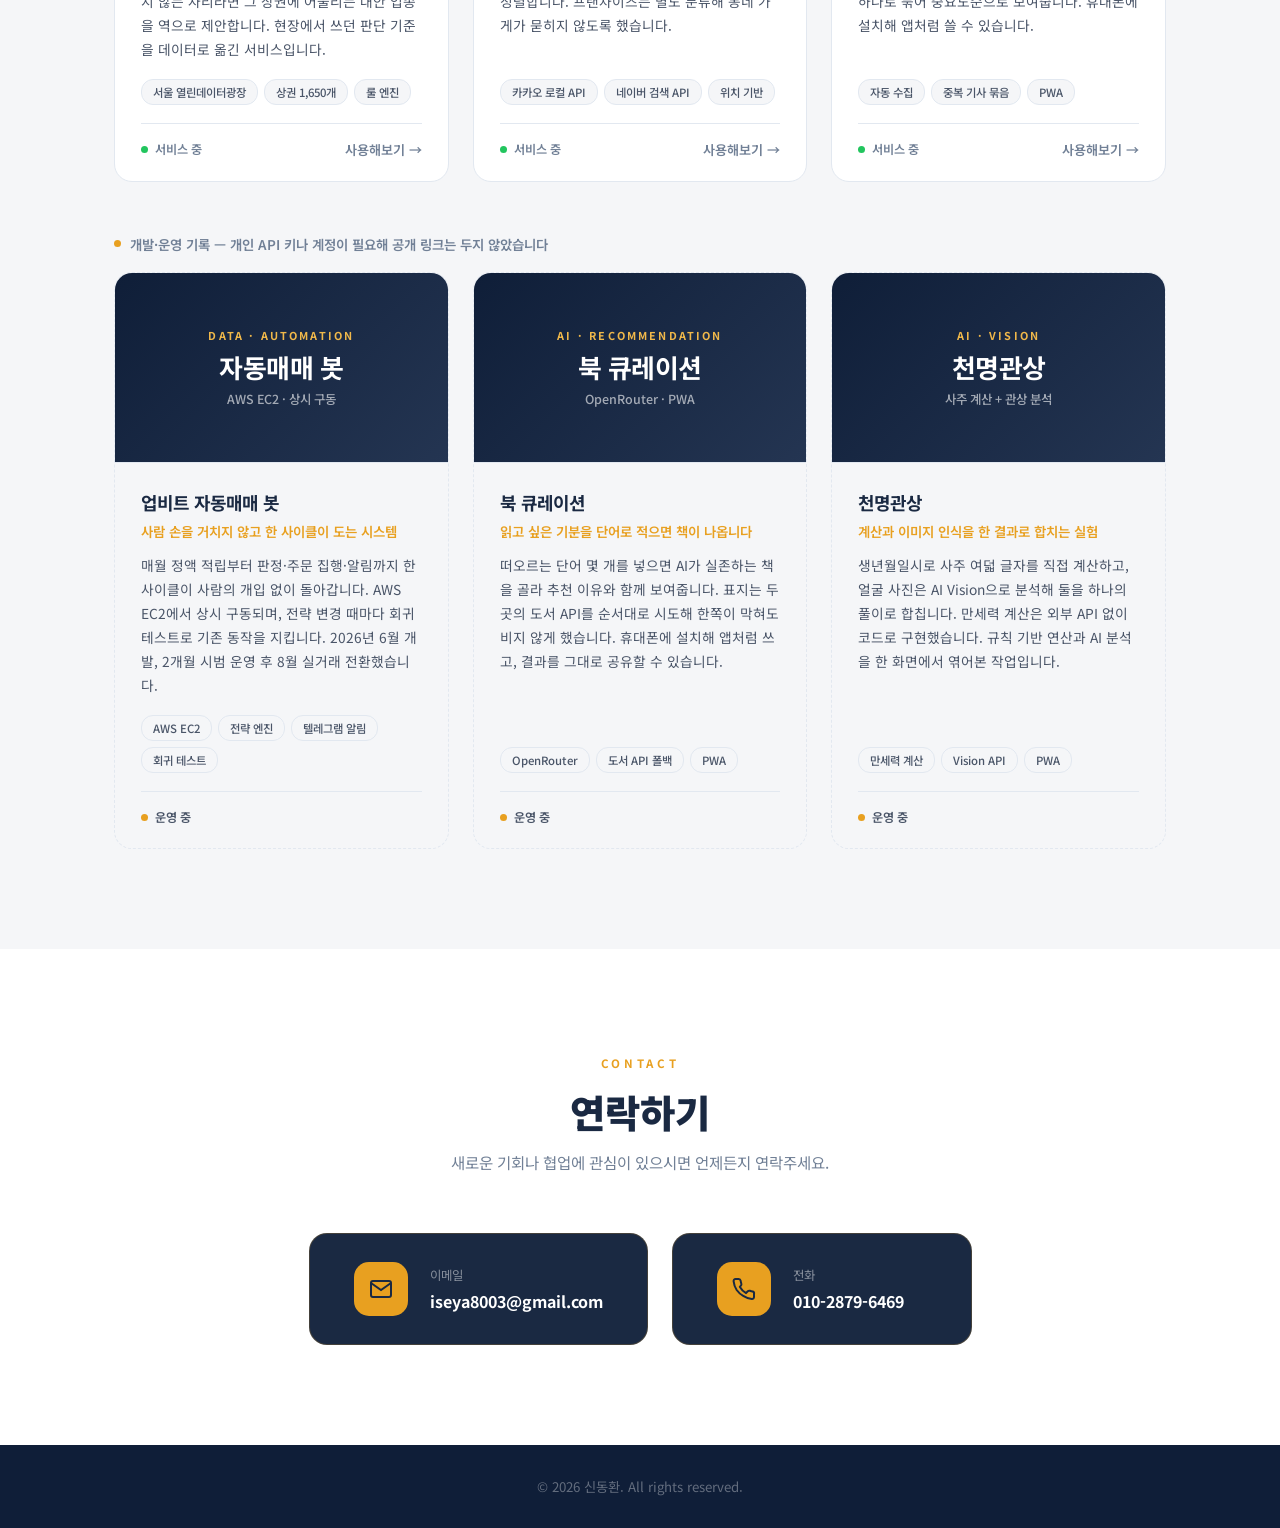
==== commit 93ca76ee: "작업물 3+3 구조로 확장 — 개발·운영 기록 3개 추가 업비트 자동매매 봇 / 북 큐레이션 / 천명관상을 하단 행에 추가. 세 개 모두 방문자가 자기 API 키를 넣어야 동작하므" ====
--- a/index.html
+++ b/index.html
@@ -31,7 +31,7 @@
     <!-- ?v= 는 캐시 무효화용. GitHub Pages가 CSS/JS에 10분 캐시를 걸어 두는데,
          파일명이 같으면 브라우저가 그 뒤로도 예전 사본을 계속 쓴다.
          style.css / script.js 를 고칠 때마다 이 날짜를 함께 올릴 것. -->
-    <link rel="stylesheet" href="style.css?v=20260904b">
+    <link rel="stylesheet" href="style.css?v=20260910">
 </head>
 <body>
 
@@ -397,8 +397,10 @@
             <div class="section-header fade-up">
                 <span class="section-tag">WORKS</span>
                 <h2>직접 만든 서비스</h2>
-                <p class="section-desc">기획부터 데이터 수집, 개발, 배포, 운영까지 직접 진행했습니다. 모두 지금 작동 중이며, 별도 설치나 가입 없이 바로 사용하실 수 있습니다.</p>
-            </div>
+                <p class="section-desc">기획부터 데이터 수집, 개발, 배포, 운영까지 모두 직접 진행했습니다. 여섯 개 전부 지금 작동 중입니다.</p>
+            </div>
+            <div class="works-note fade-up"><i></i>지금 바로 써볼 수 있는 서비스 — 설치나 가입이 필요 없습니다</div>
+
             <div class="works-grid">
 
                 <a class="work-card fade-up" href="https://dhshin6023.github.io/sanggwon-curation/" target="_blank" rel="noopener noreferrer">
@@ -463,6 +465,85 @@
                 </a>
 
             </div>
+
+            <!-- 하단 3개는 방문자가 자기 API 키를 넣어야 동작한다.
+                 눌러도 벽에 막히면 위쪽 세 개까지 신뢰가 깎이므로 링크를 걸지 않고
+                 "개발·운영 기록"으로 성격을 먼저 밝힌다. -->
+            <div class="works-note second fade-up"><i></i>개발·운영 기록 — 개인 API 키나 계정이 필요해 공개 링크는 두지 않았습니다</div>
+
+            <div class="works-grid">
+
+                <article class="work-card rec fade-up">
+                    <div class="work-thumb rec-thumb">
+                        <div class="rec-mark">
+                            <span class="rec-kind">DATA · AUTOMATION</span>
+                            <span class="rec-name">자동매매 봇</span>
+                            <span class="rec-meta">AWS EC2 · 상시 구동</span>
+                        </div>
+                    </div>
+                    <div class="work-body">
+                        <h3 class="work-title">업비트 자동매매 봇</h3>
+                        <p class="work-lead">사람 손을 거치지 않고 한 사이클이 도는 시스템</p>
+                        <p class="work-desc">매월 정액 적립부터 판정·주문 집행·알림까지 한 사이클이 사람의 개입 없이 돌아갑니다. AWS EC2에서 상시 구동되며, 전략 변경 때마다 회귀 테스트로 기존 동작을 지킵니다. 2026년 6월 개발, 2개월 시범 운영 후 8월 실거래 전환했습니다.</p>
+                        <div class="work-tags">
+                            <span class="work-tag">AWS EC2</span>
+                            <span class="work-tag">전략 엔진</span>
+                            <span class="work-tag">텔레그램 알림</span>
+                            <span class="work-tag">회귀 테스트</span>
+                        </div>
+                        <div class="work-footer">
+                            <span class="work-live rec"><i></i>운영 중</span>
+                        </div>
+                    </div>
+                </article>
+
+                <article class="work-card rec fade-up" style="transition-delay:0.1s">
+                    <div class="work-thumb rec-thumb">
+                        <div class="rec-mark">
+                            <span class="rec-kind">AI · RECOMMENDATION</span>
+                            <span class="rec-name">북 큐레이션</span>
+                            <span class="rec-meta">OpenRouter · PWA</span>
+                        </div>
+                    </div>
+                    <div class="work-body">
+                        <h3 class="work-title">북 큐레이션</h3>
+                        <p class="work-lead">읽고 싶은 기분을 단어로 적으면 책이 나옵니다</p>
+                        <p class="work-desc">떠오르는 단어 몇 개를 넣으면 AI가 실존하는 책을 골라 추천 이유와 함께 보여줍니다. 표지는 두 곳의 도서 API를 순서대로 시도해 한쪽이 막혀도 비지 않게 했습니다. 휴대폰에 설치해 앱처럼 쓰고, 결과를 그대로 공유할 수 있습니다.</p>
+                        <div class="work-tags">
+                            <span class="work-tag">OpenRouter</span>
+                            <span class="work-tag">도서 API 폴백</span>
+                            <span class="work-tag">PWA</span>
+                        </div>
+                        <div class="work-footer">
+                            <span class="work-live rec"><i></i>운영 중</span>
+                        </div>
+                    </div>
+                </article>
+
+                <article class="work-card rec fade-up" style="transition-delay:0.2s">
+                    <div class="work-thumb rec-thumb">
+                        <div class="rec-mark">
+                            <span class="rec-kind">AI · VISION</span>
+                            <span class="rec-name">천명관상</span>
+                            <span class="rec-meta">사주 계산 + 관상 분석</span>
+                        </div>
+                    </div>
+                    <div class="work-body">
+                        <h3 class="work-title">천명관상</h3>
+                        <p class="work-lead">계산과 이미지 인식을 한 결과로 합치는 실험</p>
+                        <p class="work-desc">생년월일시로 사주 여덟 글자를 직접 계산하고, 얼굴 사진은 AI Vision으로 분석해 둘을 하나의 풀이로 합칩니다. 만세력 계산은 외부 API 없이 코드로 구현했습니다. 규칙 기반 연산과 AI 분석을 한 화면에서 엮어본 작업입니다.</p>
+                        <div class="work-tags">
+                            <span class="work-tag">만세력 계산</span>
+                            <span class="work-tag">Vision API</span>
+                            <span class="work-tag">PWA</span>
+                        </div>
+                        <div class="work-footer">
+                            <span class="work-live rec"><i></i>운영 중</span>
+                        </div>
+                    </div>
+                </article>
+
+            </div>
         </div>
     </section>
 
--- a/style.css
+++ b/style.css
@@ -697,13 +697,13 @@
     transition: transform 0.3s, box-shadow 0.3s, border-color 0.3s;
 }
 
-.work-card:hover {
+a.work-card:hover {
     transform: translateY(-5px);
     box-shadow: 0 18px 44px rgba(26,41,66,0.1);
     border-color: var(--gold);
 }
 
-.work-card:hover .work-link { color: var(--gold); }
+a.work-card:hover .work-link { color: var(--gold); }
 
 /* 캡처 비율이 서로 달라도 카드 높이가 흔들리지 않게 고정 높이 + 상단 정렬 */
 .work-thumb {
@@ -815,6 +815,79 @@
     transition: color 0.2s;
     white-space: nowrap;
 }
+
+/* 두 행의 성격을 미리 알려주는 안내줄 */
+.works-note {
+    display: flex;
+    align-items: center;
+    gap: 9px;
+    font-size: 0.84rem;
+    font-weight: 600;
+    color: var(--text-light);
+    margin-bottom: 18px;
+}
+
+.works-note i {
+    width: 7px;
+    height: 7px;
+    border-radius: 50%;
+    background: #22c55e;
+    display: inline-block;
+    flex: none;
+}
+
+.works-note.second {
+    margin-top: 52px;
+}
+
+.works-note.second i { background: var(--gold); }
+
+/* 개발·운영 기록 카드 — 링크가 없으므로 점선 테두리로 성격을 구분한다 */
+.work-card.rec {
+    background: var(--gray-bg);
+    border-style: dashed;
+    cursor: default;
+}
+
+.rec-thumb {
+    background: linear-gradient(135deg, var(--navy-deep) 0%, var(--navy-light) 100%);
+    display: flex;
+    align-items: center;
+    justify-content: center;
+}
+
+.rec-mark {
+    display: flex;
+    flex-direction: column;
+    align-items: center;
+    gap: 8px;
+    text-align: center;
+    padding: 20px;
+}
+
+.rec-kind {
+    font-size: 0.68rem;
+    font-weight: 700;
+    letter-spacing: 0.2em;
+    color: var(--gold-light);
+}
+
+.rec-name {
+    font-size: 1.62rem;
+    font-weight: 700;
+    color: var(--white);
+    letter-spacing: -0.02em;
+    line-height: 1.2;
+}
+
+.rec-meta {
+    font-size: 0.78rem;
+    font-weight: 500;
+    color: rgba(255,255,255,0.6);
+}
+
+.work-live.rec { color: var(--text-mid); }
+.work-live.rec i { background: var(--gold); }
 
 /* ===== Awards ===== */
 .awards-layout {
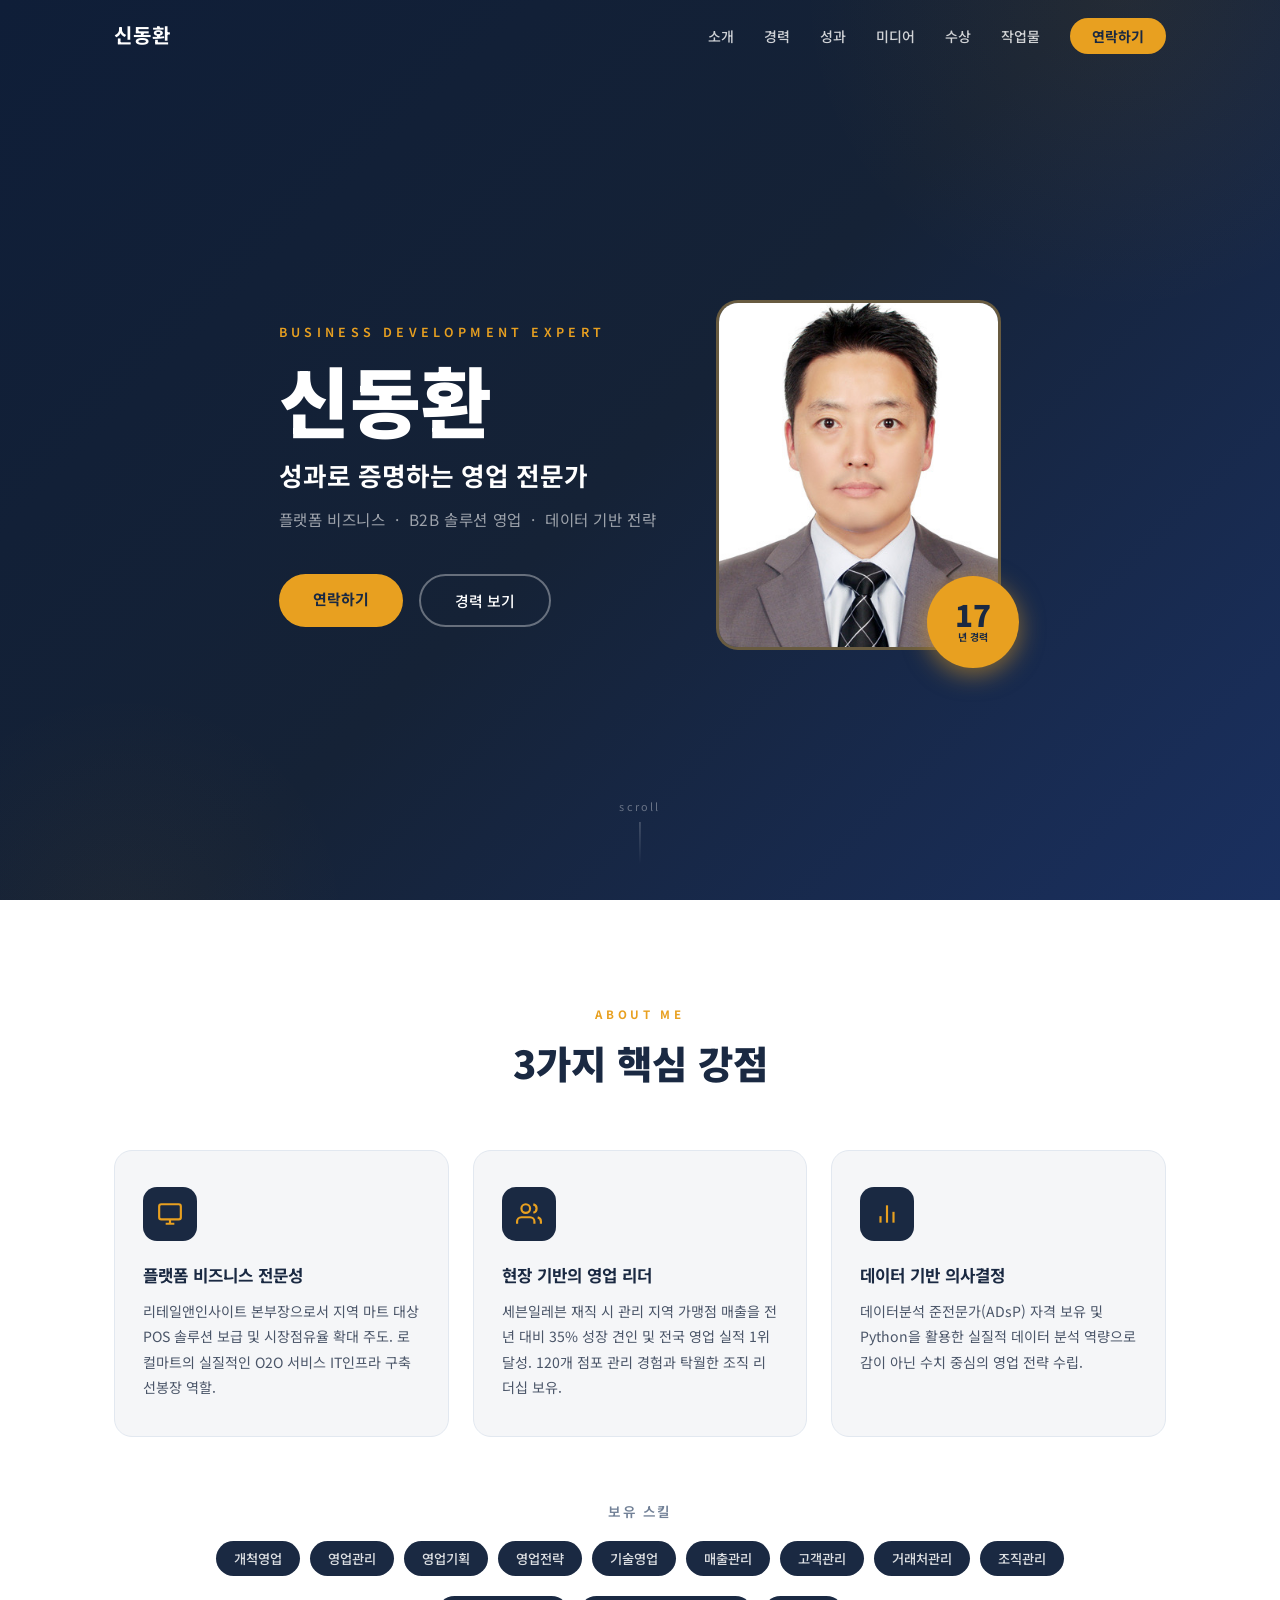
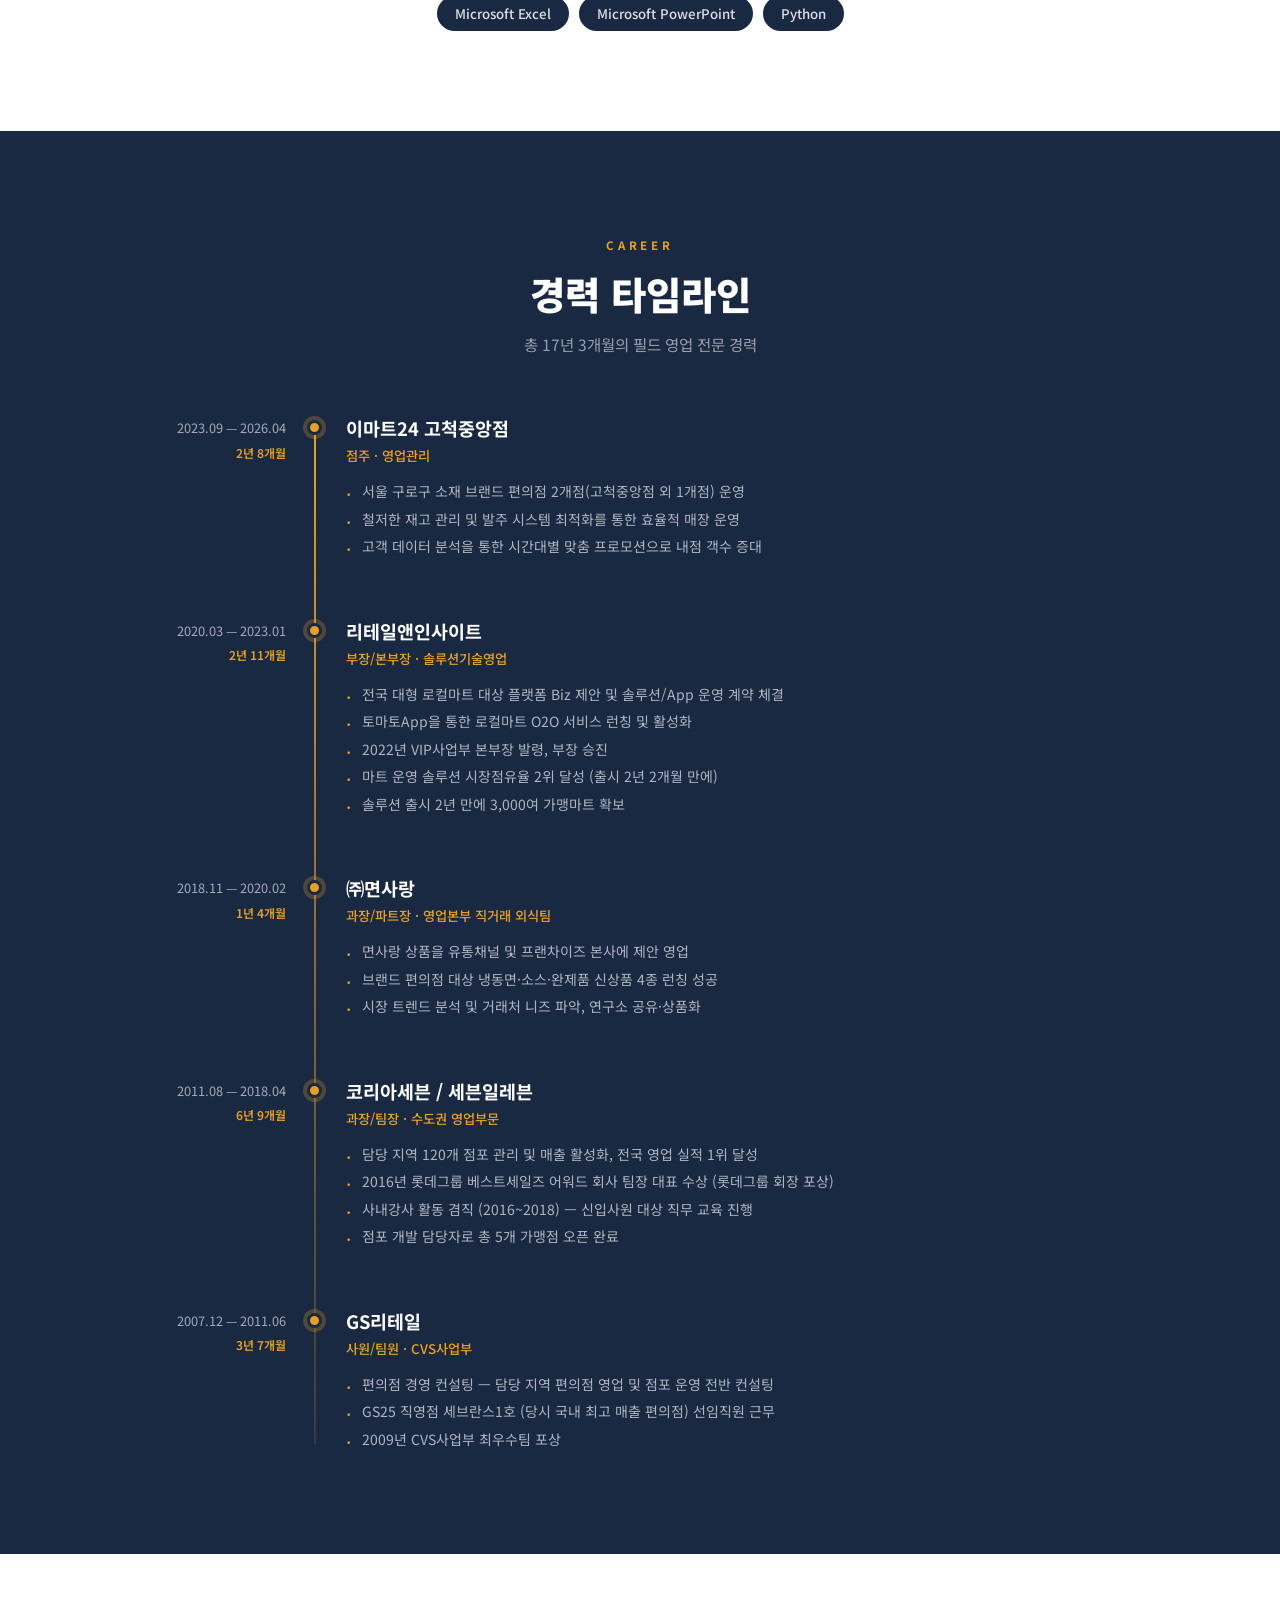
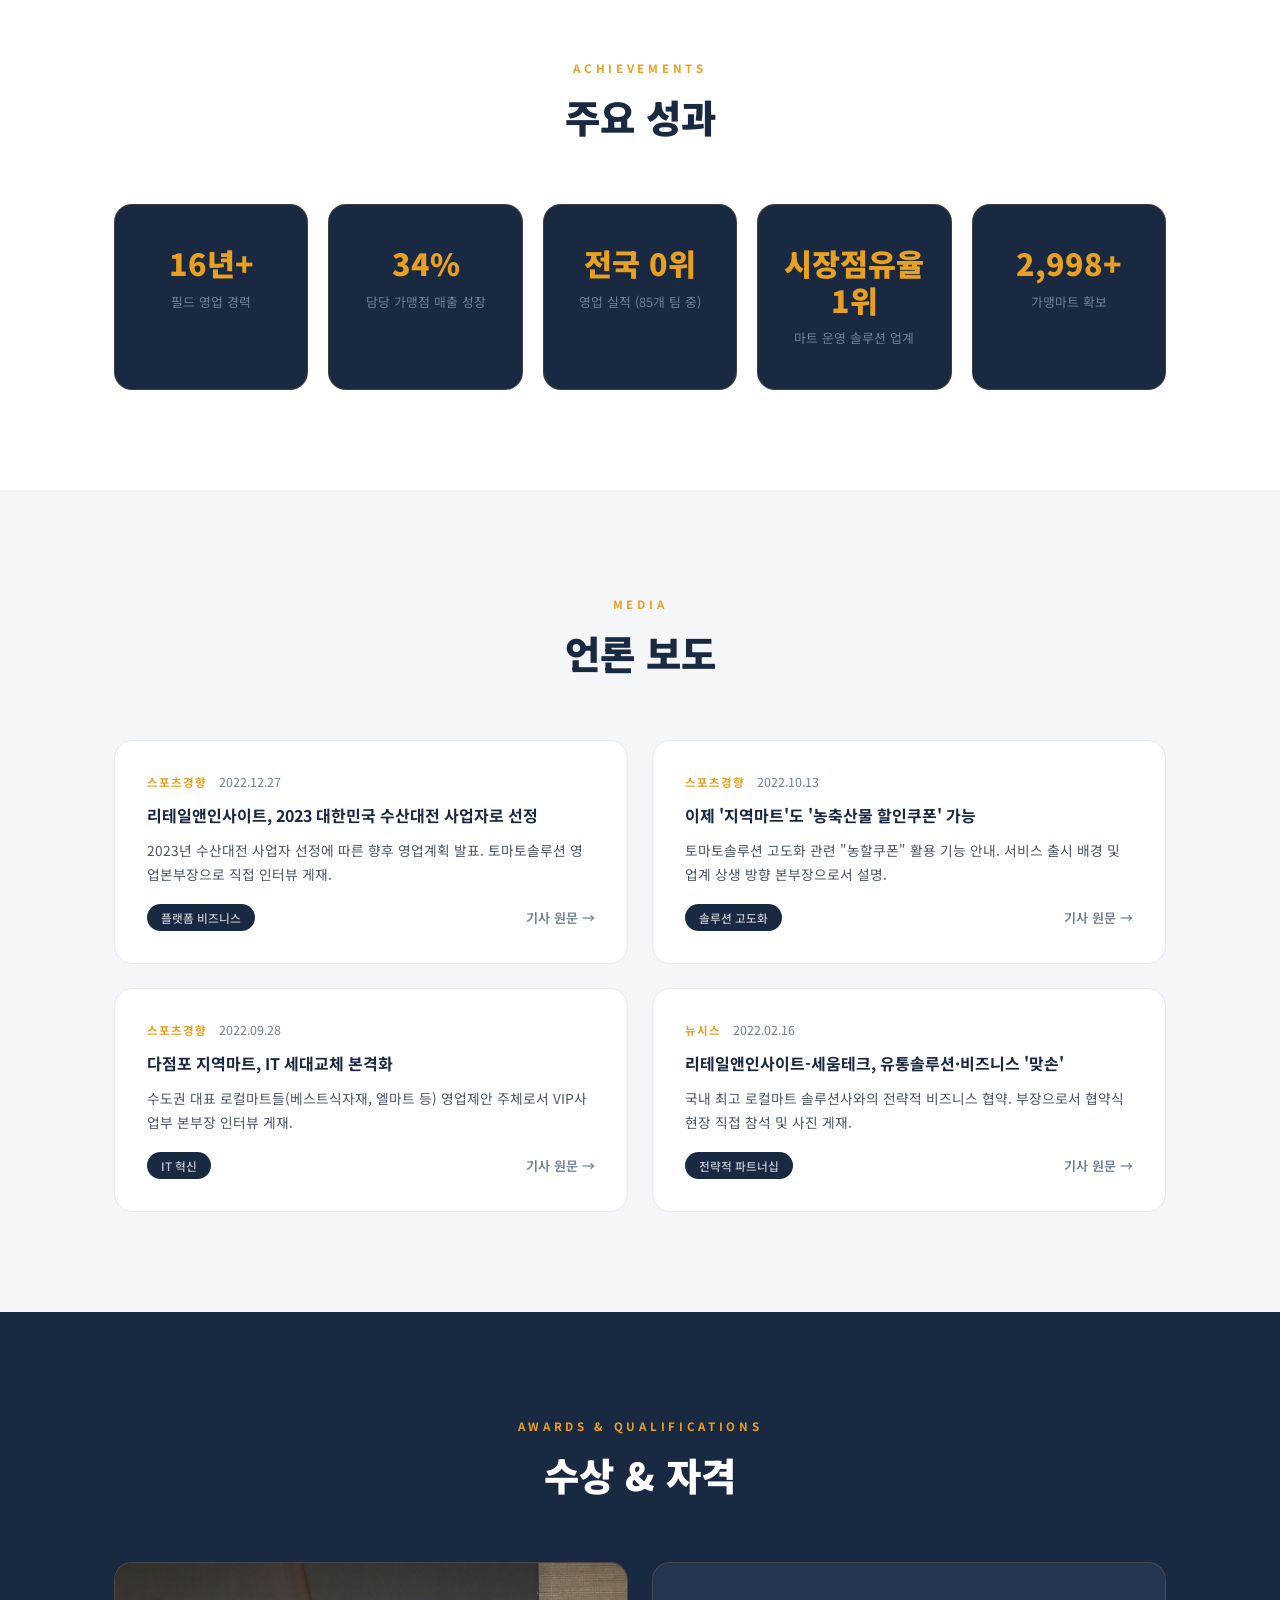
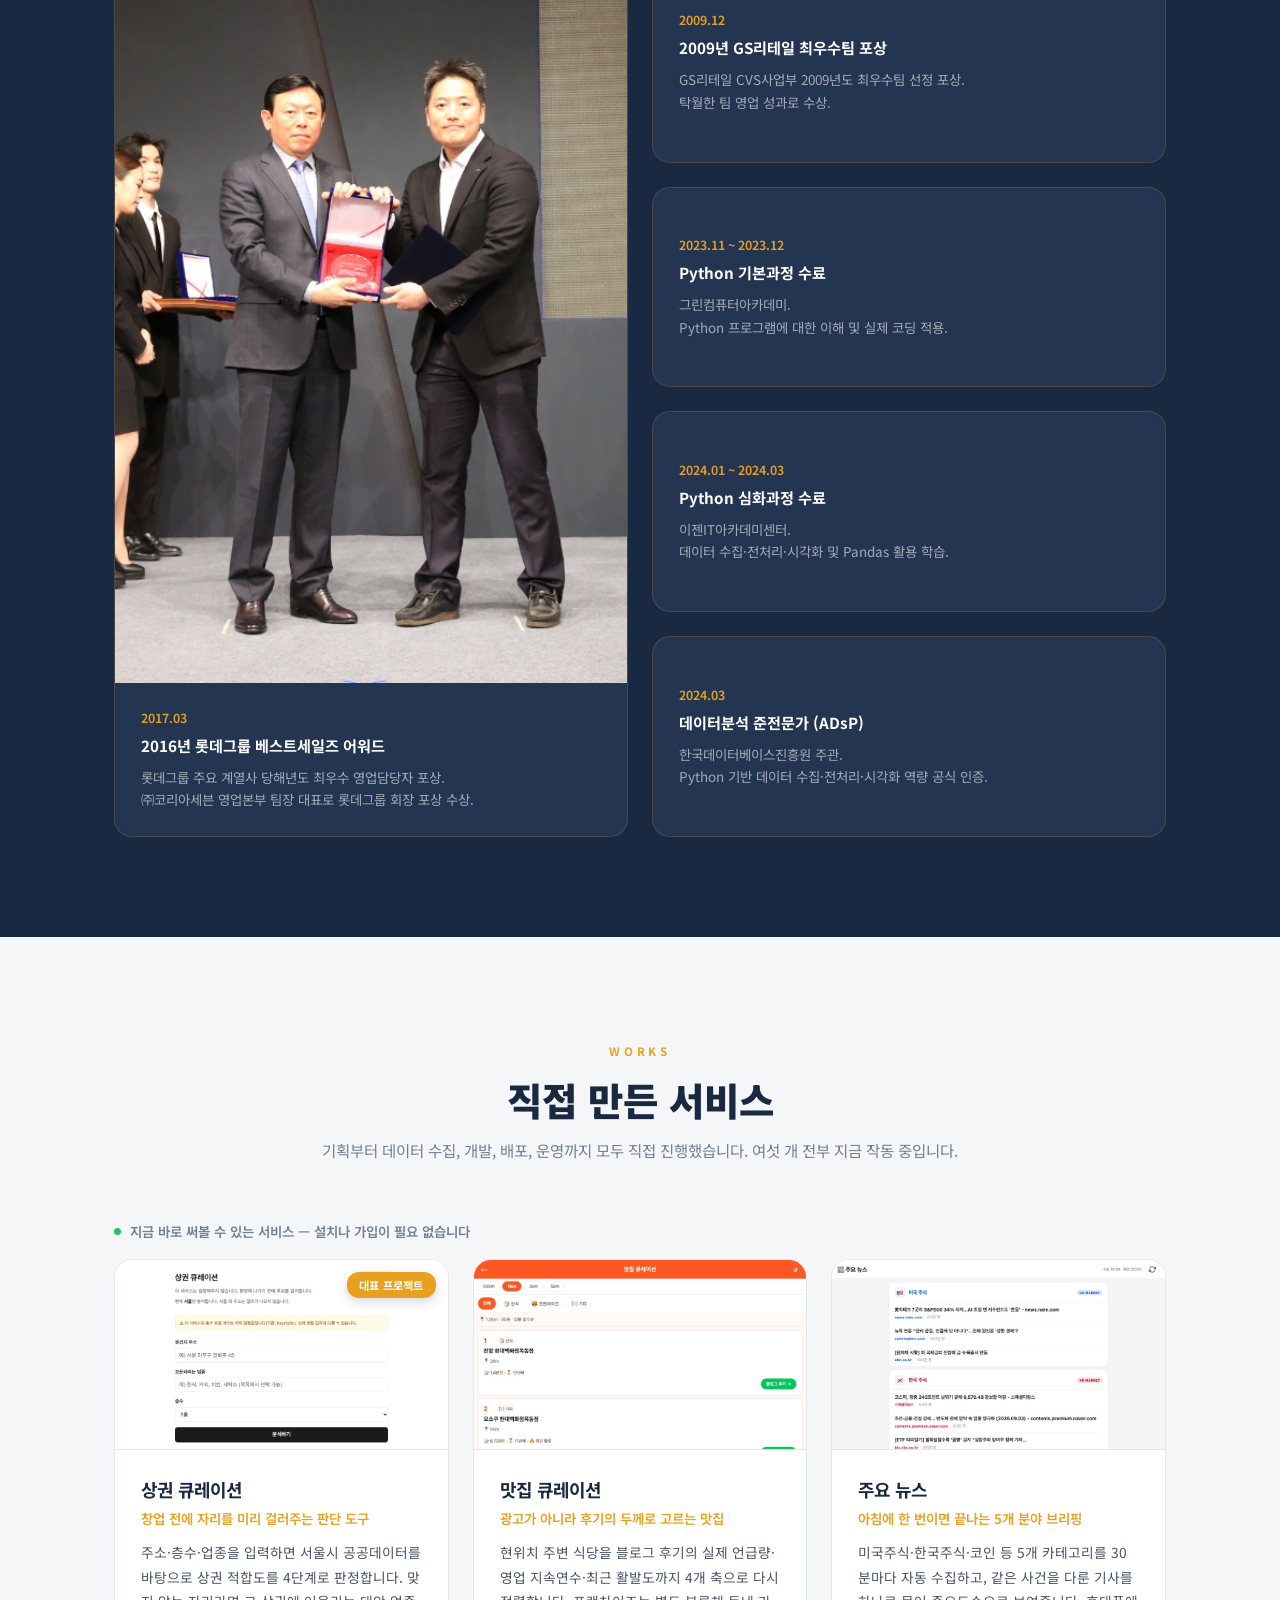
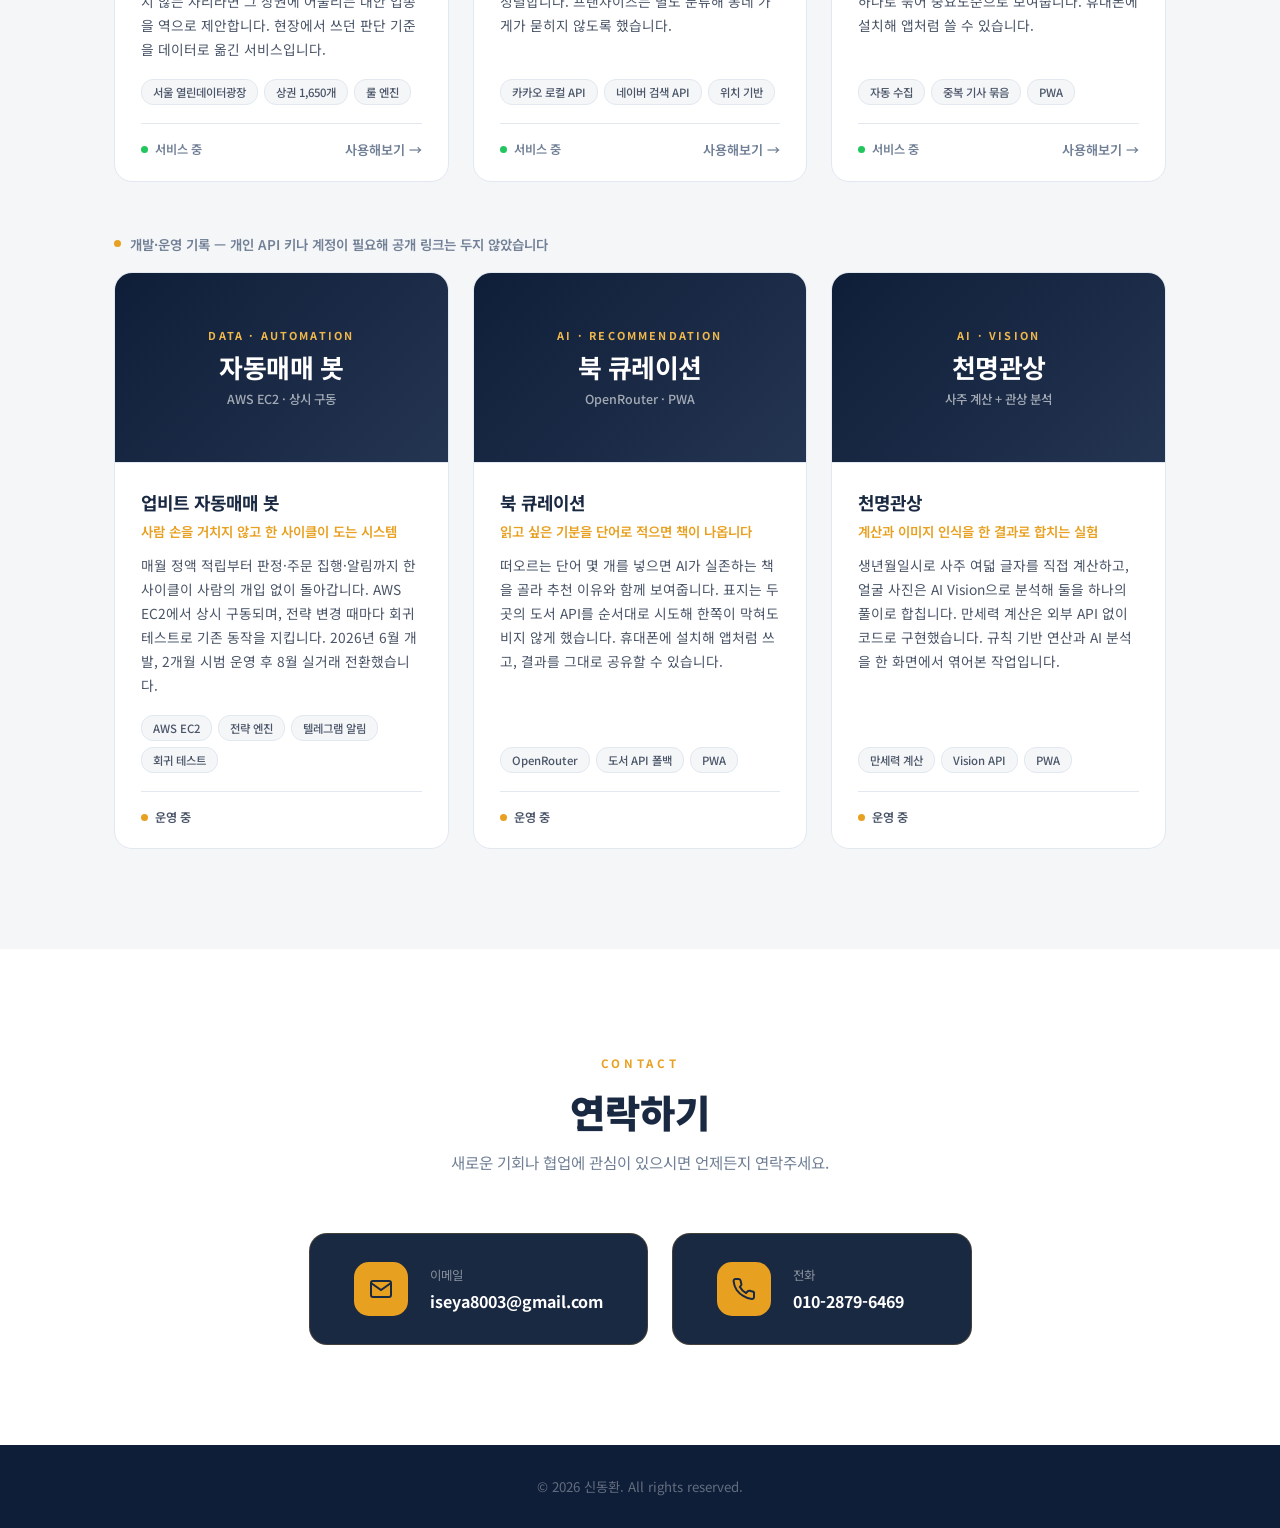
==== commit 3c99709b: "작업물 하단 3개를 상단과 같은 톤으로 통일 점선 테두리 + 회색 배경이라 카드가 배경에 묻히고, hover 반응도 없어 상단 세 개보다 없어 보인다는 피드백. 링크 유무와 관계없" ====
--- a/index.html
+++ b/index.html
@@ -31,7 +31,7 @@
     <!-- ?v= 는 캐시 무효화용. GitHub Pages가 CSS/JS에 10분 캐시를 걸어 두는데,
          파일명이 같으면 브라우저가 그 뒤로도 예전 사본을 계속 쓴다.
          style.css / script.js 를 고칠 때마다 이 날짜를 함께 올릴 것. -->
-    <link rel="stylesheet" href="style.css?v=20260910">
+    <link rel="stylesheet" href="style.css?v=20260910b">
 </head>
 <body>
 
--- a/style.css
+++ b/style.css
@@ -697,7 +697,7 @@
     transition: transform 0.3s, box-shadow 0.3s, border-color 0.3s;
 }
 
-a.work-card:hover {
+.work-card:hover {
     transform: translateY(-5px);
     box-shadow: 0 18px 44px rgba(26,41,66,0.1);
     border-color: var(--gold);
@@ -844,8 +844,6 @@
 
 /* 개발·운영 기록 카드 — 링크가 없으므로 점선 테두리로 성격을 구분한다 */
 .work-card.rec {
-    background: var(--gray-bg);
-    border-style: dashed;
     cursor: default;
 }
 
